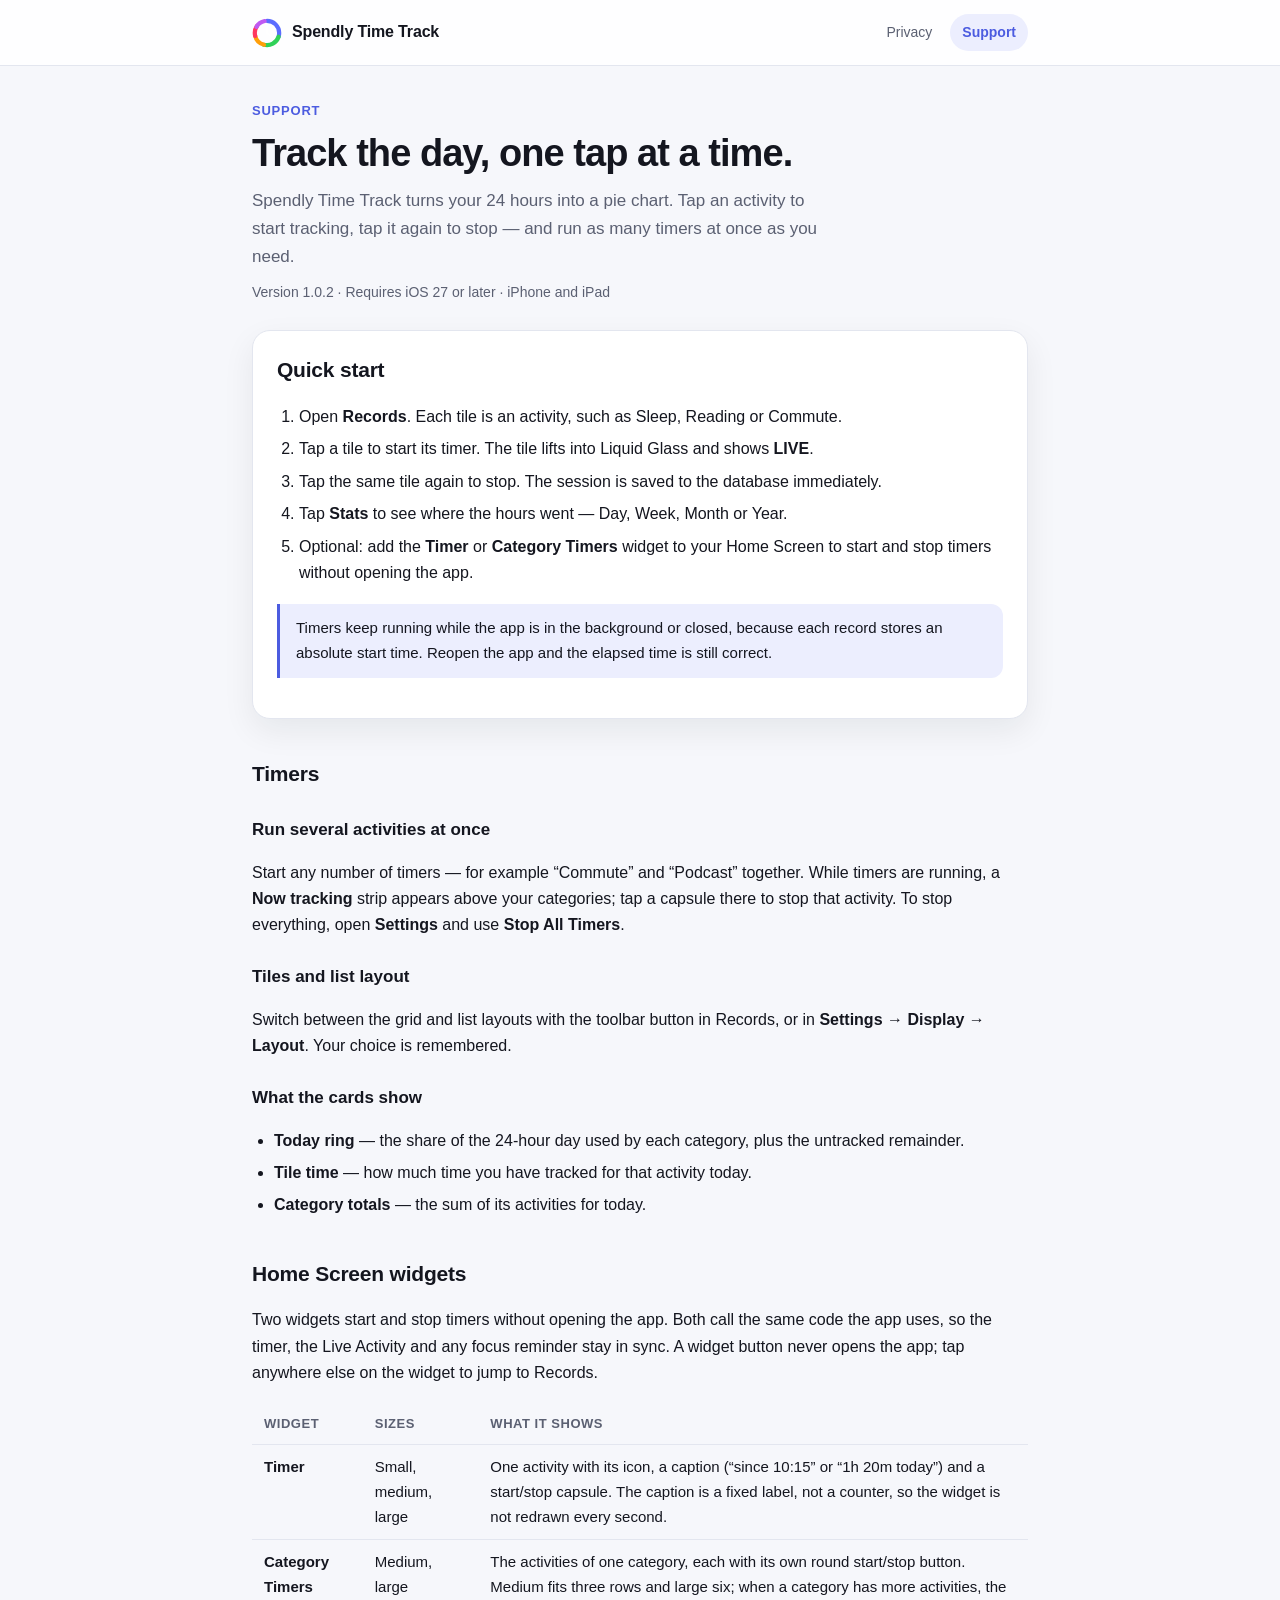
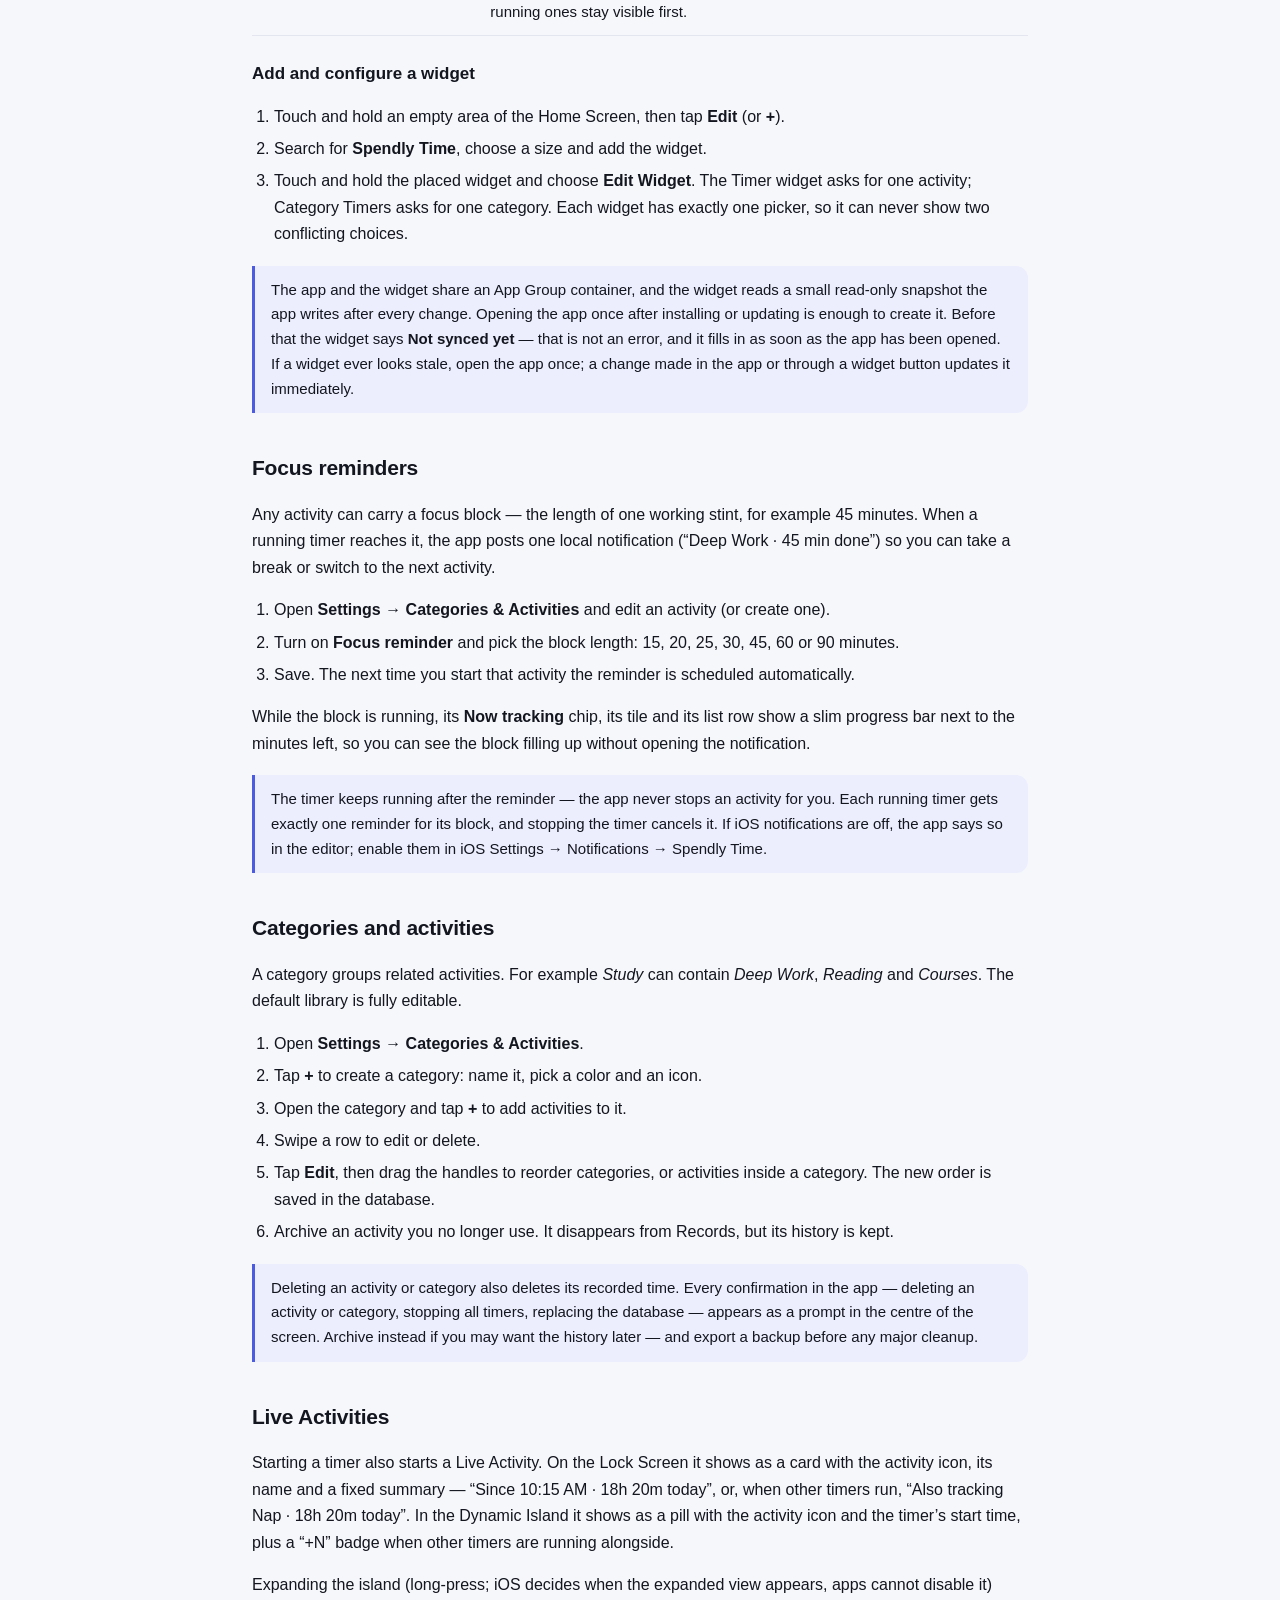
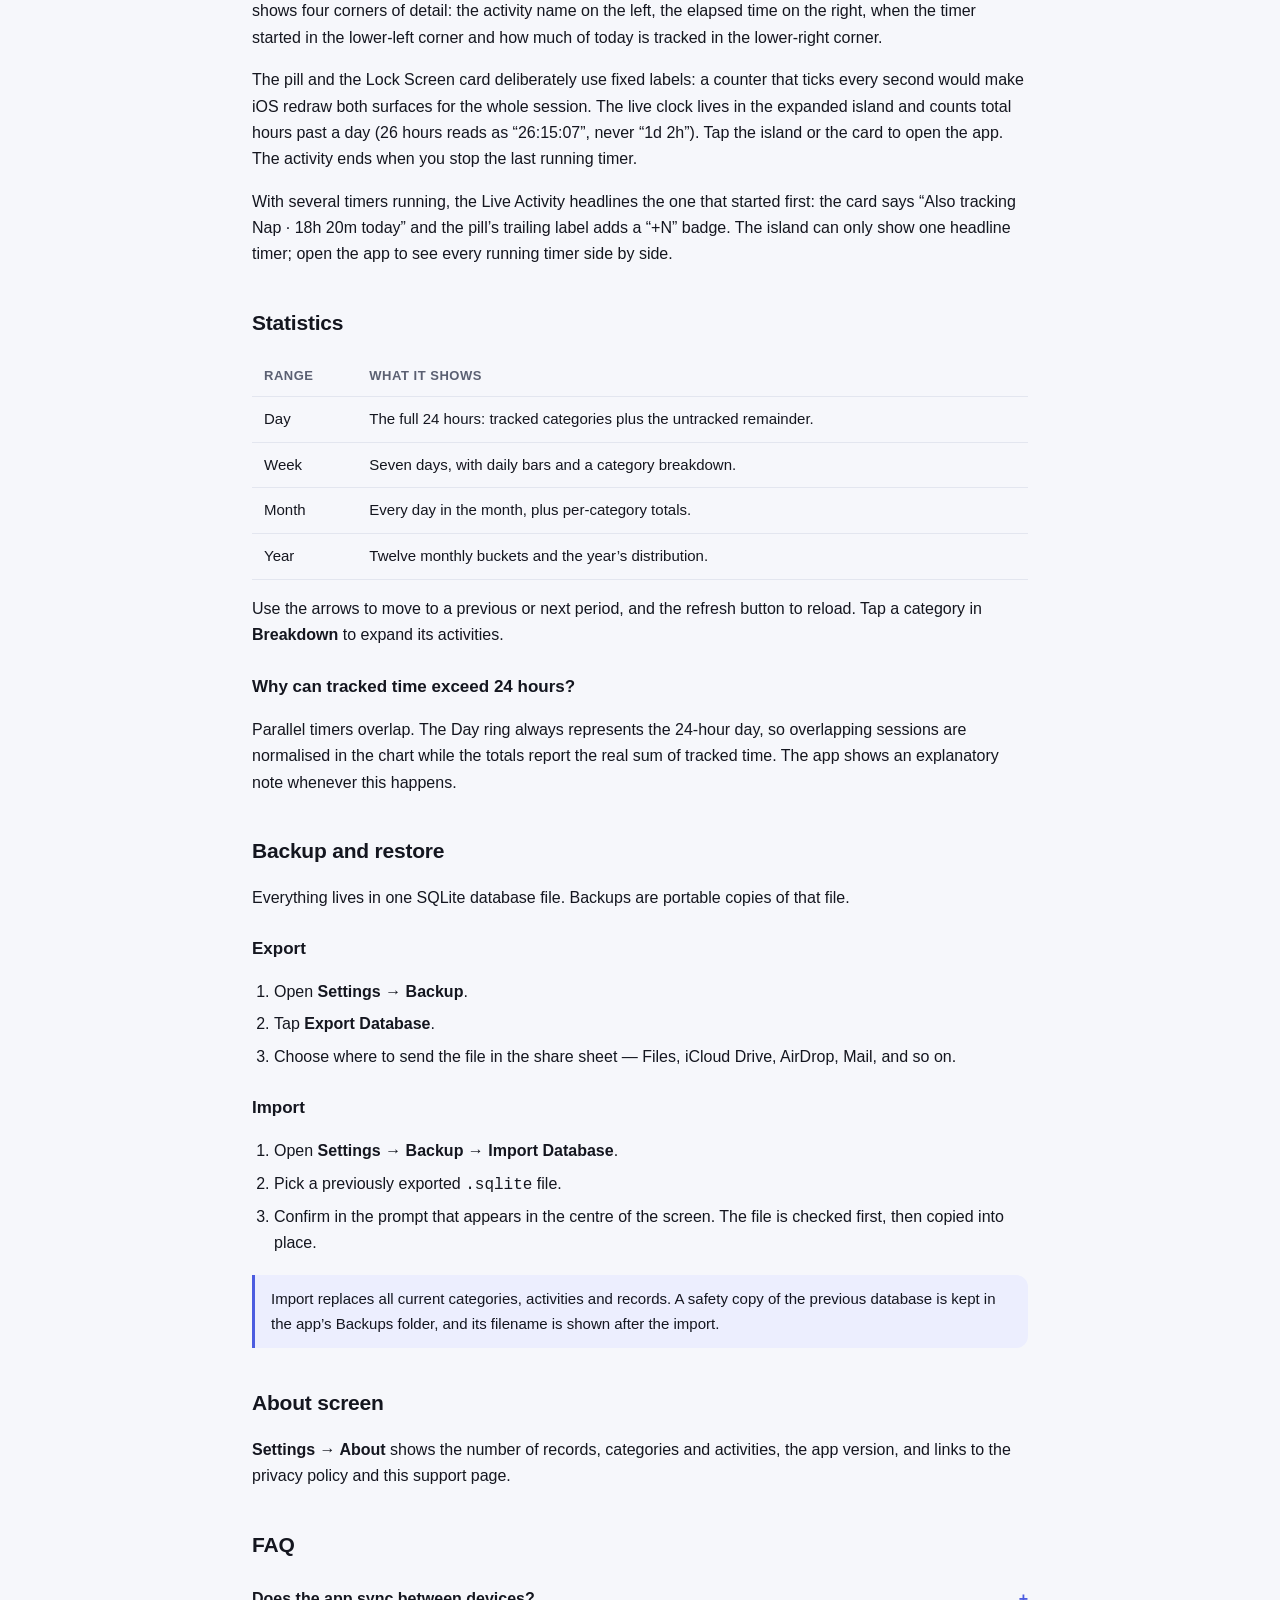
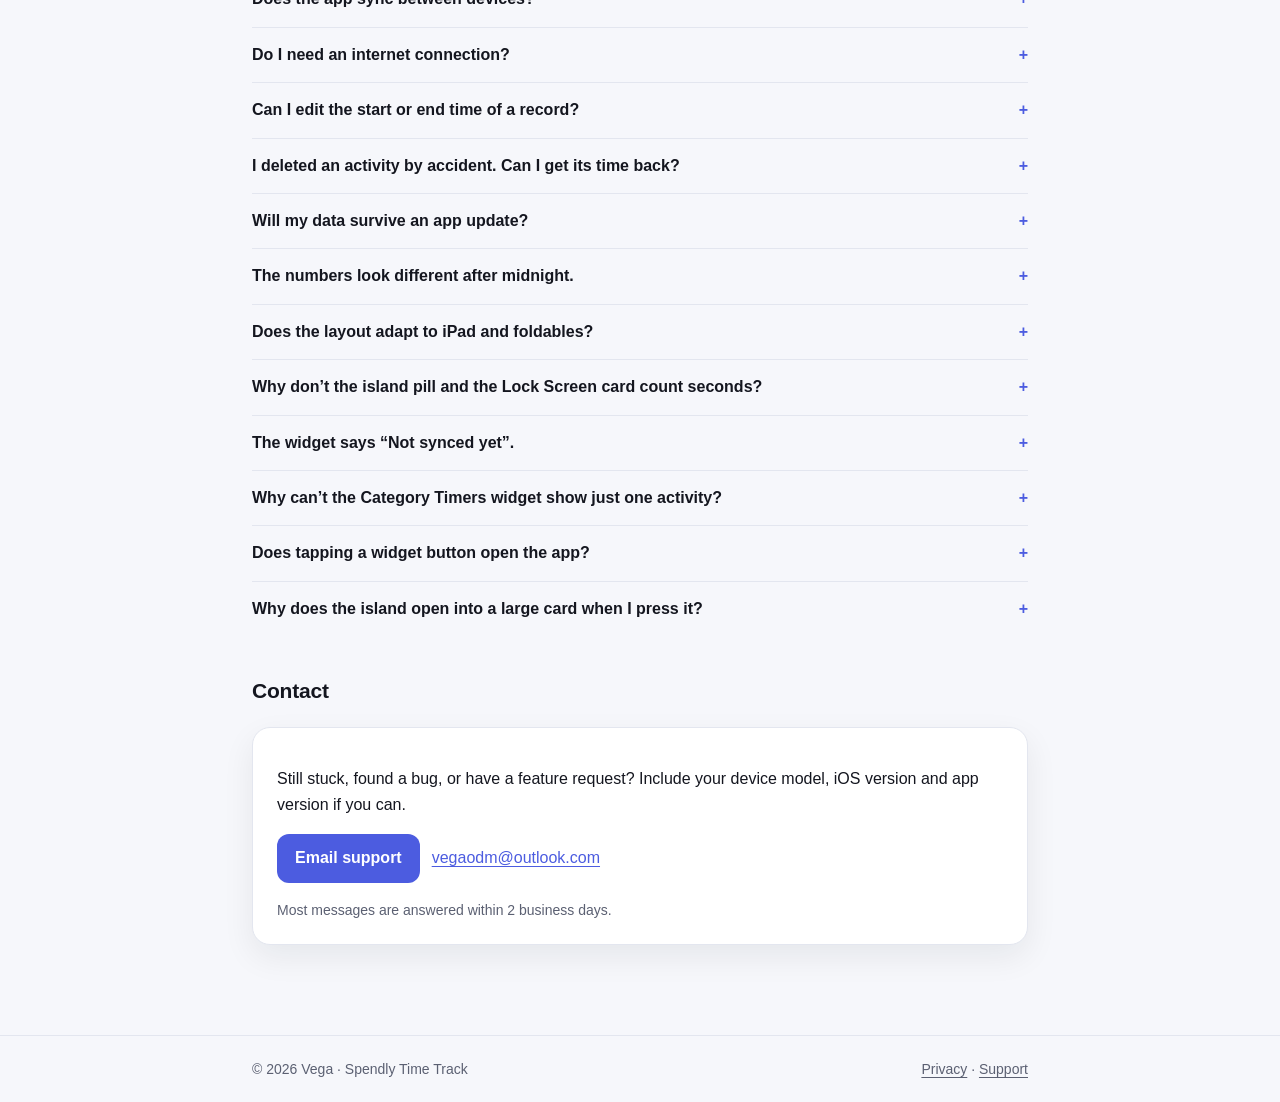
==== support.html @ 78573f53 "Add files via upload" ====
<!doctype html>
<html lang="en">
<head>
  <meta charset="utf-8">
  <meta name="viewport" content="width=device-width, initial-scale=1">
  <title>Support — Spendly Time Track</title>
  <meta name="description" content="Help for Spendly Time Track: starting timers, Home Screen widgets, the Live Activity and Dynamic Island, reordering categories and activities, statistics, and database backup and restore.">
  <link rel="stylesheet" href="assets/style.css">
</head>
<body>
  <a class="skip-link" href="#main">Skip to content</a>

  <header class="site-header">
    <div class="inner">
      <a class="brand" href="index.html">
        <svg viewBox="0 0 64 64" role="img" aria-label="Spendly Time Track">
          <circle cx="32" cy="32" r="26" fill="none" stroke="#5B6CFF" stroke-width="9" stroke-linecap="round"
                  stroke-dasharray="49 164" transform="rotate(-90 32 32)"/>
          <circle cx="32" cy="32" r="26" fill="none" stroke="#30D158" stroke-width="9" stroke-linecap="round"
                  stroke-dasharray="39 174" transform="rotate(18 32 32)"/>
          <circle cx="32" cy="32" r="26" fill="none" stroke="#FF9F0A" stroke-width="9" stroke-linecap="round"
                  stroke-dasharray="29 184" transform="rotate(104 32 32)"/>
          <circle cx="32" cy="32" r="26" fill="none" stroke="#FF375F" stroke-width="9" stroke-linecap="round"
                  stroke-dasharray="22 191" transform="rotate(166 32 32)"/>
          <circle cx="32" cy="32" r="26" fill="none" stroke="#BF5AF2" stroke-width="9" stroke-linecap="round"
                  stroke-dasharray="22 191" transform="rotate(210 32 32)"/>
          <circle cx="32" cy="32" r="2.6" fill="#fff"/>
          <path d="M32 32V19" stroke="#fff" stroke-width="3" stroke-linecap="round"/>
          <path d="M32 32l8 6" stroke="#fff" stroke-width="3" stroke-linecap="round"/>
        </svg>
        Spendly Time Track
      </a>
      <nav class="site-nav" aria-label="Site">
        <a href="index.html">Privacy</a>
        <a href="support.html" aria-current="page">Support</a>
      </nav>
    </div>
  </header>

  <main id="main">
    <div class="hero">
      <p class="eyebrow">Support</p>
      <h1>Track the day, one tap at a time.</h1>
      <p class="lede">
        Spendly Time Track turns your 24 hours into a pie chart. Tap an activity to start
        tracking, tap it again to stop — and run as many timers at once as you need.
      </p>
      <p class="meta">Version 1.0.2 · Requires iOS 27 or later · iPhone and iPad</p>
    </div>

    <div class="card">
      <h2>Quick start</h2>
      <ol>
        <li>Open <strong>Records</strong>. Each tile is an activity, such as Sleep, Reading or Commute.</li>
        <li>Tap a tile to start its timer. The tile lifts into Liquid Glass and shows <strong>LIVE</strong>.</li>
        <li>Tap the same tile again to stop. The session is saved to the database immediately.</li>
        <li>Tap <strong>Stats</strong> to see where the hours went — Day, Week, Month or Year.</li>
        <li>Optional: add the <strong>Timer</strong> or <strong>Category Timers</strong> widget to your Home Screen to start and stop timers without opening the app.</li>
      </ol>
      <p class="note">
        Timers keep running while the app is in the background or closed, because each record stores
        an absolute start time. Reopen the app and the elapsed time is still correct.
      </p>
    </div>

    <h2>Timers</h2>
    <h3>Run several activities at once</h3>
    <p>
      Start any number of timers — for example “Commute” and “Podcast” together. While timers are
      running, a <strong>Now tracking</strong> strip appears above your categories; tap a capsule
      there to stop that activity. To stop everything, open <strong>Settings</strong> and use
      <strong>Stop All Timers</strong>.
    </p>
    <h3>Tiles and list layout</h3>
    <p>
      Switch between the grid and list layouts with the toolbar button in Records, or in
      <strong>Settings → Display → Layout</strong>. Your choice is remembered.
    </p>
    <h3>What the cards show</h3>
    <ul>
      <li><strong>Today ring</strong> — the share of the 24-hour day used by each category, plus the untracked remainder.</li>
      <li><strong>Tile time</strong> — how much time you have tracked for that activity today.</li>
      <li><strong>Category totals</strong> — the sum of its activities for today.</li>
    </ul>

    <h2>Home Screen widgets</h2>
    <p>
      Two widgets start and stop timers without opening the app. Both call the same code the app
      uses, so the timer, the Live Activity and any focus reminder stay in sync. A widget button
      never opens the app; tap anywhere else on the widget to jump to Records.
    </p>
    <table>
      <thead>
        <tr><th>Widget</th><th>Sizes</th><th>What it shows</th></tr>
      </thead>
      <tbody>
        <tr>
          <td><strong>Timer</strong></td>
          <td>Small, medium, large</td>
          <td>One activity with its icon, a caption (“since 10:15” or “1h 20m today”) and a
          start/stop capsule. The caption is a fixed label, not a counter, so the widget is not
          redrawn every second.</td>
        </tr>
        <tr>
          <td><strong>Category Timers</strong></td>
          <td>Medium, large</td>
          <td>The activities of one category, each with its own round start/stop button. Medium fits
          three rows and large six; when a category has more activities, the running ones stay
          visible first.</td>
        </tr>
      </tbody>
    </table>
    <h3>Add and configure a widget</h3>
    <ol>
      <li>Touch and hold an empty area of the Home Screen, then tap <strong>Edit</strong> (or <strong>+</strong>).</li>
      <li>Search for <strong>Spendly Time</strong>, choose a size and add the widget.</li>
      <li>Touch and hold the placed widget and choose <strong>Edit Widget</strong>. The Timer widget asks
      for one activity; Category Timers asks for one category. Each widget has exactly one picker,
      so it can never show two conflicting choices.</li>
    </ol>
    <p class="note">
      The app and the widget share an App Group container, and the widget reads a small read-only
      snapshot the app writes after every change. Opening the app once after installing or updating
      is enough to create it. Before that the widget says <strong>Not synced yet</strong> — that is
      not an error, and it fills in as soon as the app has been opened. If a widget ever looks
      stale, open the app once; a change made in the app or through a widget button updates it
      immediately.
    </p>

    <h2>Focus reminders</h2>
    <p>
      Any activity can carry a focus block — the length of one working stint, for example 45 minutes.
      When a running timer reaches it, the app posts one local notification (“Deep Work · 45 min
      done”) so you can take a break or switch to the next activity.
    </p>
    <ol>
      <li>Open <strong>Settings → Categories &amp; Activities</strong> and edit an activity (or create one).</li>
      <li>Turn on <strong>Focus reminder</strong> and pick the block length: 15, 20, 25, 30, 45, 60 or 90 minutes.</li>
      <li>Save. The next time you start that activity the reminder is scheduled automatically.</li>
    </ol>
    <p>
      While the block is running, its <strong>Now tracking</strong> chip, its tile and its list row
      show a slim progress bar next to the minutes left, so you can see the block filling up without
      opening the notification.
    </p>
    <p class="note">
      The timer keeps running after the reminder — the app never stops an activity for you. Each
      running timer gets exactly one reminder for its block, and stopping the timer cancels it.
      If iOS notifications are off, the app says so in the editor; enable them in
      iOS Settings → Notifications → Spendly Time.
    </p>

    <h2>Categories and activities</h2>
    <p>
      A category groups related activities. For example <em>Study</em> can contain
      <em>Deep Work</em>, <em>Reading</em> and <em>Courses</em>. The default library is fully editable.
    </p>
    <ol>
      <li>Open <strong>Settings → Categories &amp; Activities</strong>.</li>
      <li>Tap <strong>+</strong> to create a category: name it, pick a color and an icon.</li>
      <li>Open the category and tap <strong>+</strong> to add activities to it.</li>
      <li>Swipe a row to edit or delete.</li>
      <li>Tap <strong>Edit</strong>, then drag the handles to reorder categories, or activities inside a category. The new order is saved in the database.</li>
      <li>Archive an activity you no longer use. It disappears from Records, but its history is kept.</li>
    </ol>
    <p class="note">
      Deleting an activity or category also deletes its recorded time. Every confirmation in the app
      — deleting an activity or category, stopping all timers, replacing the database — appears as a
      prompt in the centre of the screen.
      Archive instead if you may want the history later — and export a backup before any major
      cleanup.
    </p>

    <h2>Live Activities</h2>
    <p>
      Starting a timer also starts a Live Activity. On the Lock Screen it shows as a card with the
      activity icon, its name and a fixed summary — “Since 10:15 AM · 18h 20m today”, or, when
      other timers run, “Also tracking Nap · 18h 20m today”. In the Dynamic Island it shows as a
      pill with the activity icon and the timer’s start time, plus a “+N” badge when other timers
      are running alongside.
    </p>
    <p>
      Expanding the island (long-press; iOS decides when the expanded view appears, apps cannot
      disable it) shows four corners of detail: the activity name on the left, the elapsed time on
      the right, when the timer started in the lower-left corner and how much of today is tracked in
      the lower-right corner.
    </p>
    <p>
      The pill and the Lock Screen card deliberately use fixed labels: a counter that ticks every
      second would make iOS redraw both surfaces for the whole session. The live clock lives in the
      expanded island and counts total hours past a day (26 hours reads as “26:15:07”, never
      “1d 2h”). Tap the island or the card to open the app. The activity ends when you stop the last
      running timer.
    </p>
    <p>
      With several timers running, the Live Activity headlines the one that started first: the card
      says “Also tracking Nap · 18h 20m today” and the pill’s trailing label adds a “+N” badge. The
      island can only show one headline timer; open the app to see every running timer side by side.
    </p>

    <h2>Statistics</h2>
    <table>
      <thead>
        <tr><th>Range</th><th>What it shows</th></tr>
      </thead>
      <tbody>
        <tr><td>Day</td><td>The full 24 hours: tracked categories plus the untracked remainder.</td></tr>
        <tr><td>Week</td><td>Seven days, with daily bars and a category breakdown.</td></tr>
        <tr><td>Month</td><td>Every day in the month, plus per-category totals.</td></tr>
        <tr><td>Year</td><td>Twelve monthly buckets and the year’s distribution.</td></tr>
      </tbody>
    </table>
    <p>
      Use the arrows to move to a previous or next period, and the refresh button to reload.
      Tap a category in <strong>Breakdown</strong> to expand its activities.
    </p>
    <h3>Why can tracked time exceed 24 hours?</h3>
    <p>
      Parallel timers overlap. The Day ring always represents the 24-hour day, so overlapping
      sessions are normalised in the chart while the totals report the real sum of tracked time.
      The app shows an explanatory note whenever this happens.
    </p>

    <h2>Backup and restore</h2>
    <p>
      Everything lives in one SQLite database file. Backups are portable copies of that file.
    </p>
    <h3>Export</h3>
    <ol>
      <li>Open <strong>Settings → Backup</strong>.</li>
      <li>Tap <strong>Export Database</strong>.</li>
      <li>Choose where to send the file in the share sheet — Files, iCloud Drive, AirDrop, Mail, and so on.</li>
    </ol>
    <h3>Import</h3>
    <ol>
      <li>Open <strong>Settings → Backup → Import Database</strong>.</li>
      <li>Pick a previously exported <code>.sqlite</code> file.</li>
      <li>Confirm in the prompt that appears in the centre of the screen. The file is checked first, then copied into place.</li>
    </ol>
    <p class="note">
      Import replaces all current categories, activities and records. A safety copy of the previous
      database is kept in the app’s Backups folder, and its filename is shown after the import.
    </p>

    <h2>About screen</h2>
    <p>
      <strong>Settings → About</strong> shows the number of records, categories and activities,
      the app version, and links to the privacy policy and this support page.
    </p>

    <h2>FAQ</h2>
    <div class="faq">
      <details>
        <summary>Does the app sync between devices?</summary>
        <p>Not in version 1.0.2. Data is local to each device. Export the database on one device and import it on another to move your history.</p>
      </details>
      <details>
        <summary>Do I need an internet connection?</summary>
        <p>No. Tracking, statistics and backups work entirely offline. Only the Privacy and Support links need a browser.</p>
      </details>
      <details>
        <summary>Can I edit the start or end time of a record?</summary>
        <p>Not yet. Tap the tile to stop a timer and start again if you need a new segment.</p>
      </details>
      <details>
        <summary>I deleted an activity by accident. Can I get its time back?</summary>
        <p>Only from a backup. If you exported one before deleting, import it in Settings → Backup. This is why the app keeps a safety copy when you import.</p>
      </details>
      <details>
        <summary>Will my data survive an app update?</summary>
        <p>Yes. Updating keeps the app’s data container. Version 1.0.2 moves an existing database into the shared App Group container on first launch; the originals are removed only after every file has been copied, so an interrupted move leaves your data where it was. Deleting the app removes it, so export a backup first if you plan to reinstall.</p>
      </details>
      <details>
        <summary>The numbers look different after midnight.</summary>
        <p>Records and the Day range describe the current calendar day. Sessions that cross midnight are split at midnight for day-level statistics.</p>
      </details>
      <details>
        <summary>Does the layout adapt to iPad and foldables?</summary>
        <p>Yes. The interface uses size classes and system bars, so it adapts to iPad multitasking, landscape, and iPhone Duo poses, including the side-mounted controls.</p>
      </details>
      <details>
        <summary>Why don’t the island pill and the Lock Screen card count seconds?</summary>
        <p>They show fixed labels — the timer’s start time on the pill, “Since 10:15 AM · 18h 20m today” on the card — because a counter that ticks every second would make iOS redraw both surfaces for the whole session. The expanded island is the one place with a live clock, since it only exists while you hold it open; durations over 24 hours keep counting total hours (26:15:07, never “1d 2h”). The app’s Now tracking strip still shows each running timer to the second.</p>
      </details>
      <details>
        <summary>The widget says “Not synced yet”.</summary>
        <p>Open Spendly Time once. The widget reads a snapshot the app writes on every change, and the first launch after installing or updating also moves an existing database into the shared container. Until that has happened the widget has nothing to draw.</p>
      </details>
      <details>
        <summary>Why can’t the Category Timers widget show just one activity?</summary>
        <p>Because iOS cannot hide a widget parameter conditionally, a single widget with both an activity and a category picker could show contradictory choices. The widgets are split instead: Timer for one activity, Category Timers for a whole category.</p>
      </details>
      <details>
        <summary>Does tapping a widget button open the app?</summary>
        <p>No. The start/stop button runs the same action in the background, so your Home Screen stays put. Tap the rest of the widget to open Records.</p>
      </details>
      <details>
        <summary>Why does the island open into a large card when I press it?</summary>
        <p>That expanded view is drawn by iOS, not by the app, and Apple gives apps no way to turn it off. It appears on a long press or when the system decides to show an update. Swipe up anywhere on the screen to collapse it again.</p>
      </details>
    </div>

    <h2>Contact</h2>
    <div class="card">
      <p>
        Still stuck, found a bug, or have a feature request? Include your device model, iOS version
        and app version if you can.
      </p>
      <p class="contact">
        <a class="button" href="mailto:vegaodm@outlook.com?subject=Spendly%20Time%20Track%20Support">Email support</a>
        <span><a href="mailto:vegaodm@outlook.com">vegaodm@outlook.com</a></span>
      </p>
      <p class="meta">Most messages are answered within 2 business days.</p>
    </div>
  </main>

  <footer>
    <div class="inner">
      <span>© 2026 Vega · Spendly Time Track</span>
      <span><a href="index.html">Privacy</a> · <a href="support.html">Support</a></span>
    </div>
  </footer>
</body>
</html>
---- assets/style.css ----
:root {
  --bg: #f6f7fb;
  --surface: #ffffff;
  --text: #14161f;
  --muted: #5b6072;
  --line: #e3e6ef;
  --accent: #4c5ce0;
  --accent-soft: #eceefe;
  --shadow: 0 12px 32px rgba(20, 22, 31, 0.07);
  --radius: 18px;
}

@media (prefers-color-scheme: dark) {
  :root {
    --bg: #0b0c11;
    --surface: #15171f;
    --text: #f2f3f8;
    --muted: #a3a8ba;
    --line: #262a36;
    --accent: #8f9bff;
    --accent-soft: #1c2033;
    --shadow: 0 12px 32px rgba(0, 0, 0, 0.45);
  }
}

* {
  box-sizing: border-box;
}

html {
  -webkit-text-size-adjust: 100%;
}

body {
  margin: 0;
  background: var(--bg);
  color: var(--text);
  font: 16px/1.65 -apple-system, BlinkMacSystemFont, "Segoe UI", Roboto, Helvetica, Arial, sans-serif;
}

a {
  color: var(--accent);
  text-underline-offset: 3px;
}

a:hover {
  text-decoration-thickness: 2px;
}

.skip-link {
  position: absolute;
  left: -9999px;
  top: 0;
  background: var(--surface);
  padding: 10px 16px;
  border-radius: 0 0 12px 0;
  z-index: 10;
}

.skip-link:focus {
  left: 0;
}

.site-header {
  border-bottom: 1px solid var(--line);
  background: color-mix(in srgb, var(--surface) 86%, transparent);
  backdrop-filter: saturate(180%) blur(14px);
  position: sticky;
  top: 0;
  z-index: 5;
}

.site-header .inner {
  max-width: 820px;
  margin: 0 auto;
  padding: 14px 22px;
  display: flex;
  align-items: center;
  gap: 12px;
  flex-wrap: wrap;
}

.brand {
  display: flex;
  align-items: center;
  gap: 10px;
  font-weight: 650;
  letter-spacing: -0.01em;
  color: var(--text);
  text-decoration: none;
  margin-right: auto;
}

.brand svg {
  width: 30px;
  height: 30px;
  flex: none;
}

.site-nav {
  display: flex;
  gap: 6px;
  font-size: 14px;
}

.site-nav a {
  text-decoration: none;
  color: var(--muted);
  padding: 7px 12px;
  border-radius: 999px;
}

.site-nav a:hover {
  background: var(--accent-soft);
  color: var(--text);
}

.site-nav a[aria-current="page"] {
  background: var(--accent-soft);
  color: var(--accent);
  font-weight: 600;
}

main {
  max-width: 820px;
  margin: 0 auto;
  padding: 34px 22px 72px;
}

.hero {
  margin-bottom: 26px;
}

.eyebrow {
  font-size: 13px;
  font-weight: 600;
  letter-spacing: 0.06em;
  text-transform: uppercase;
  color: var(--accent);
  margin: 0 0 10px;
}

h1 {
  font-size: clamp(28px, 5vw, 38px);
  line-height: 1.15;
  letter-spacing: -0.025em;
  margin: 0 0 12px;
}

h2 {
  font-size: 21px;
  letter-spacing: -0.01em;
  margin: 38px 0 10px;
}

h3 {
  font-size: 17px;
  margin: 24px 0 8px;
}

p,
li {
  color: var(--text);
}

.lede {
  font-size: 17px;
  color: var(--muted);
  max-width: 62ch;
  margin: 0;
}

.meta {
  font-size: 14px;
  color: var(--muted);
  margin: 10px 0 0;
}

.card {
  background: var(--surface);
  border: 1px solid var(--line);
  border-radius: var(--radius);
  padding: 22px 24px;
  box-shadow: var(--shadow);
  margin: 18px 0;
}

.card h2,
.card h3 {
  margin-top: 0;
}

.grid {
  display: grid;
  grid-template-columns: repeat(auto-fit, minmax(220px, 1fr));
  gap: 14px;
  margin: 18px 0;
}

.grid .card {
  margin: 0;
}

.pill {
  display: inline-block;
  font-size: 12px;
  font-weight: 600;
  color: var(--accent);
  background: var(--accent-soft);
  border-radius: 999px;
  padding: 3px 10px;
  margin-bottom: 10px;
}

ul,
ol {
  padding-left: 22px;
}

li + li {
  margin-top: 6px;
}

dl {
  margin: 0;
}

dt {
  font-weight: 650;
  margin-top: 16px;
}

dd {
  margin: 4px 0 0;
  color: var(--muted);
}

table {
  width: 100%;
  border-collapse: collapse;
  font-size: 15px;
  margin: 14px 0;
}

th,
td {
  text-align: left;
  padding: 10px 12px;
  border-bottom: 1px solid var(--line);
  vertical-align: top;
}

th {
  font-size: 13px;
  text-transform: uppercase;
  letter-spacing: 0.04em;
  color: var(--muted);
}

.note {
  border-left: 3px solid var(--accent);
  background: var(--accent-soft);
  border-radius: 0 12px 12px 0;
  padding: 12px 16px;
  margin: 18px 0;
  font-size: 15px;
}

.contact {
  display: flex;
  align-items: center;
  gap: 12px;
  flex-wrap: wrap;
}

.button {
  display: inline-flex;
  align-items: center;
  gap: 8px;
  background: var(--accent);
  color: #fff;
  text-decoration: none;
  font-weight: 600;
  padding: 11px 18px;
  border-radius: 12px;
}

.button:hover {
  filter: brightness(1.08);
}

.faq details {
  border-bottom: 1px solid var(--line);
  padding: 14px 0;
}

.faq details:last-child {
  border-bottom: 0;
}

.faq summary {
  cursor: pointer;
  font-weight: 600;
  list-style: none;
  display: flex;
  justify-content: space-between;
  gap: 12px;
}

.faq summary::-webkit-details-marker {
  display: none;
}

.faq summary::after {
  content: "+";
  color: var(--accent);
  font-weight: 700;
}

.faq details[open] summary::after {
  content: "−";
}

.faq p {
  margin: 10px 0 0;
  color: var(--muted);
}

footer {
  border-top: 1px solid var(--line);
  color: var(--muted);
  font-size: 14px;
}

footer .inner {
  max-width: 820px;
  margin: 0 auto;
  padding: 22px;
  display: flex;
  gap: 14px;
  flex-wrap: wrap;
  justify-content: space-between;
}

footer a {
  color: var(--muted);
}

@media (max-width: 520px) {
  main {
    padding-top: 26px;
  }

  .card {
    padding: 18px;
  }
}
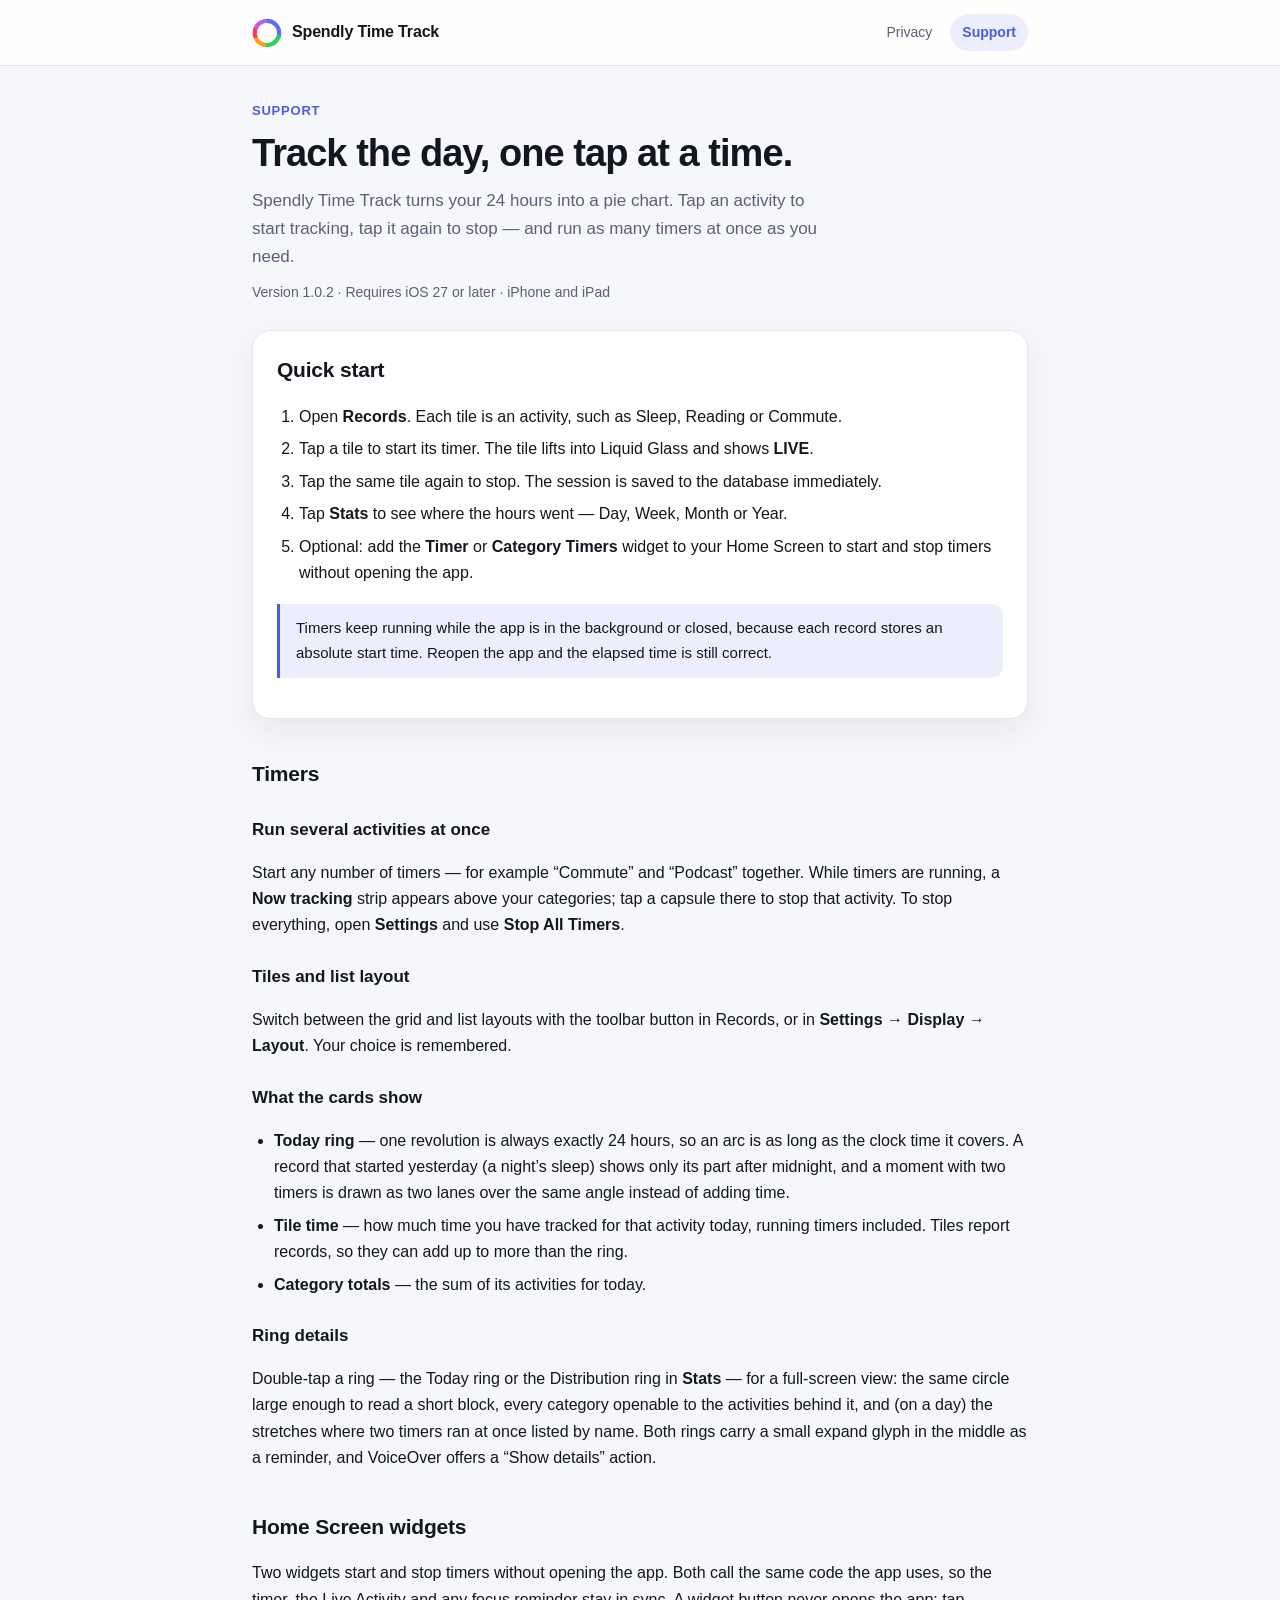
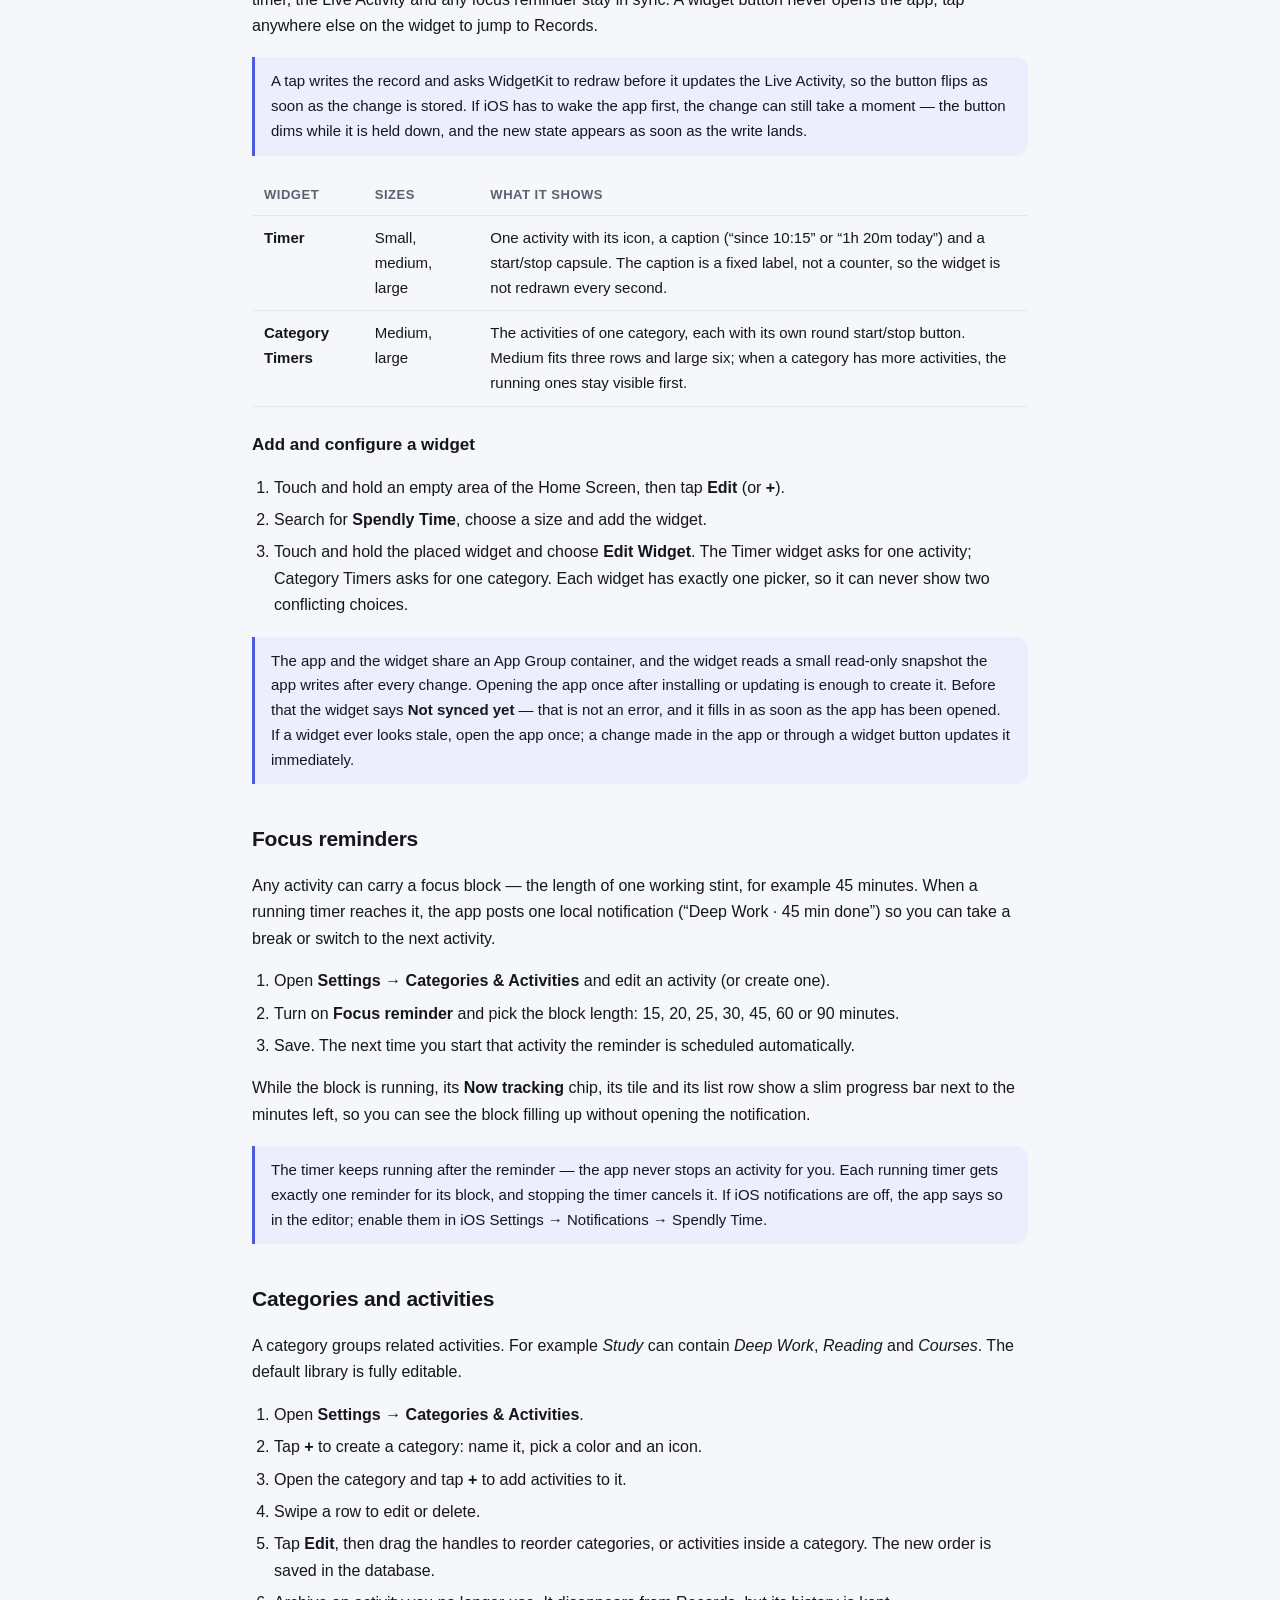
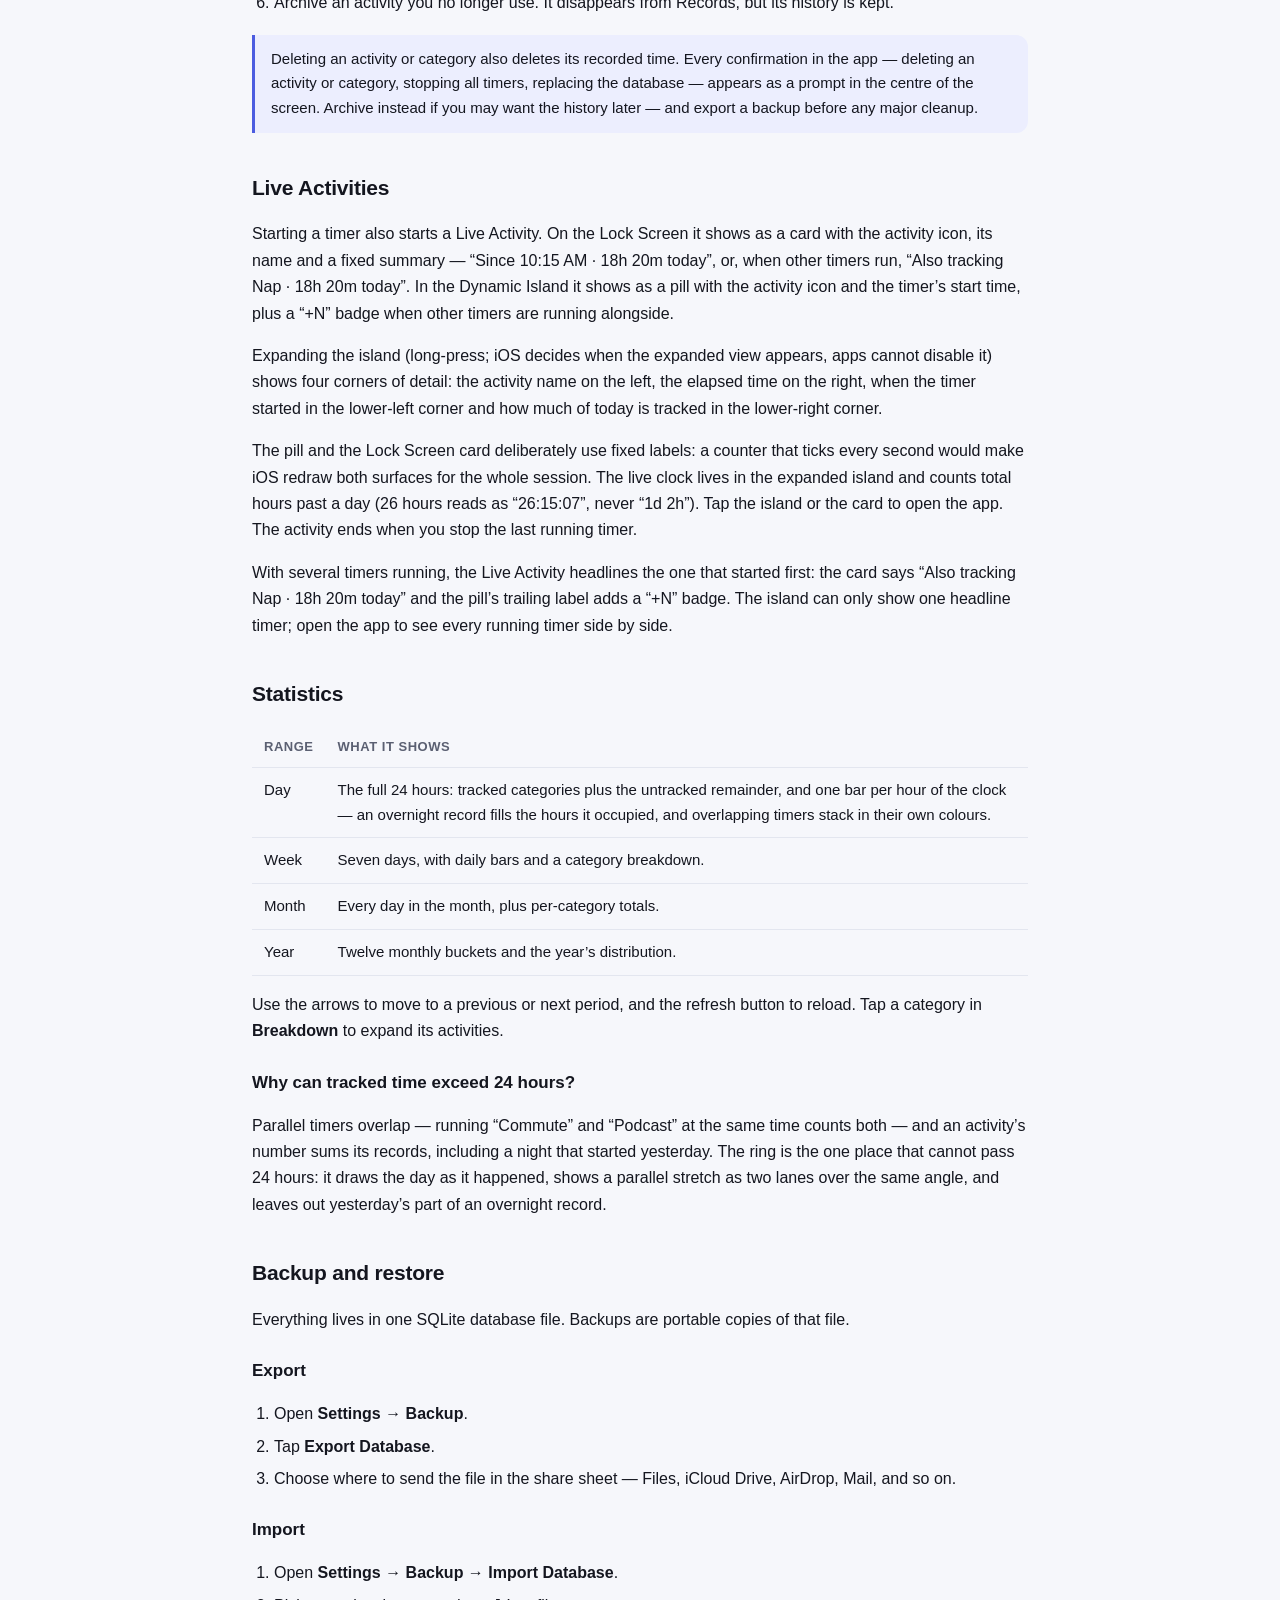
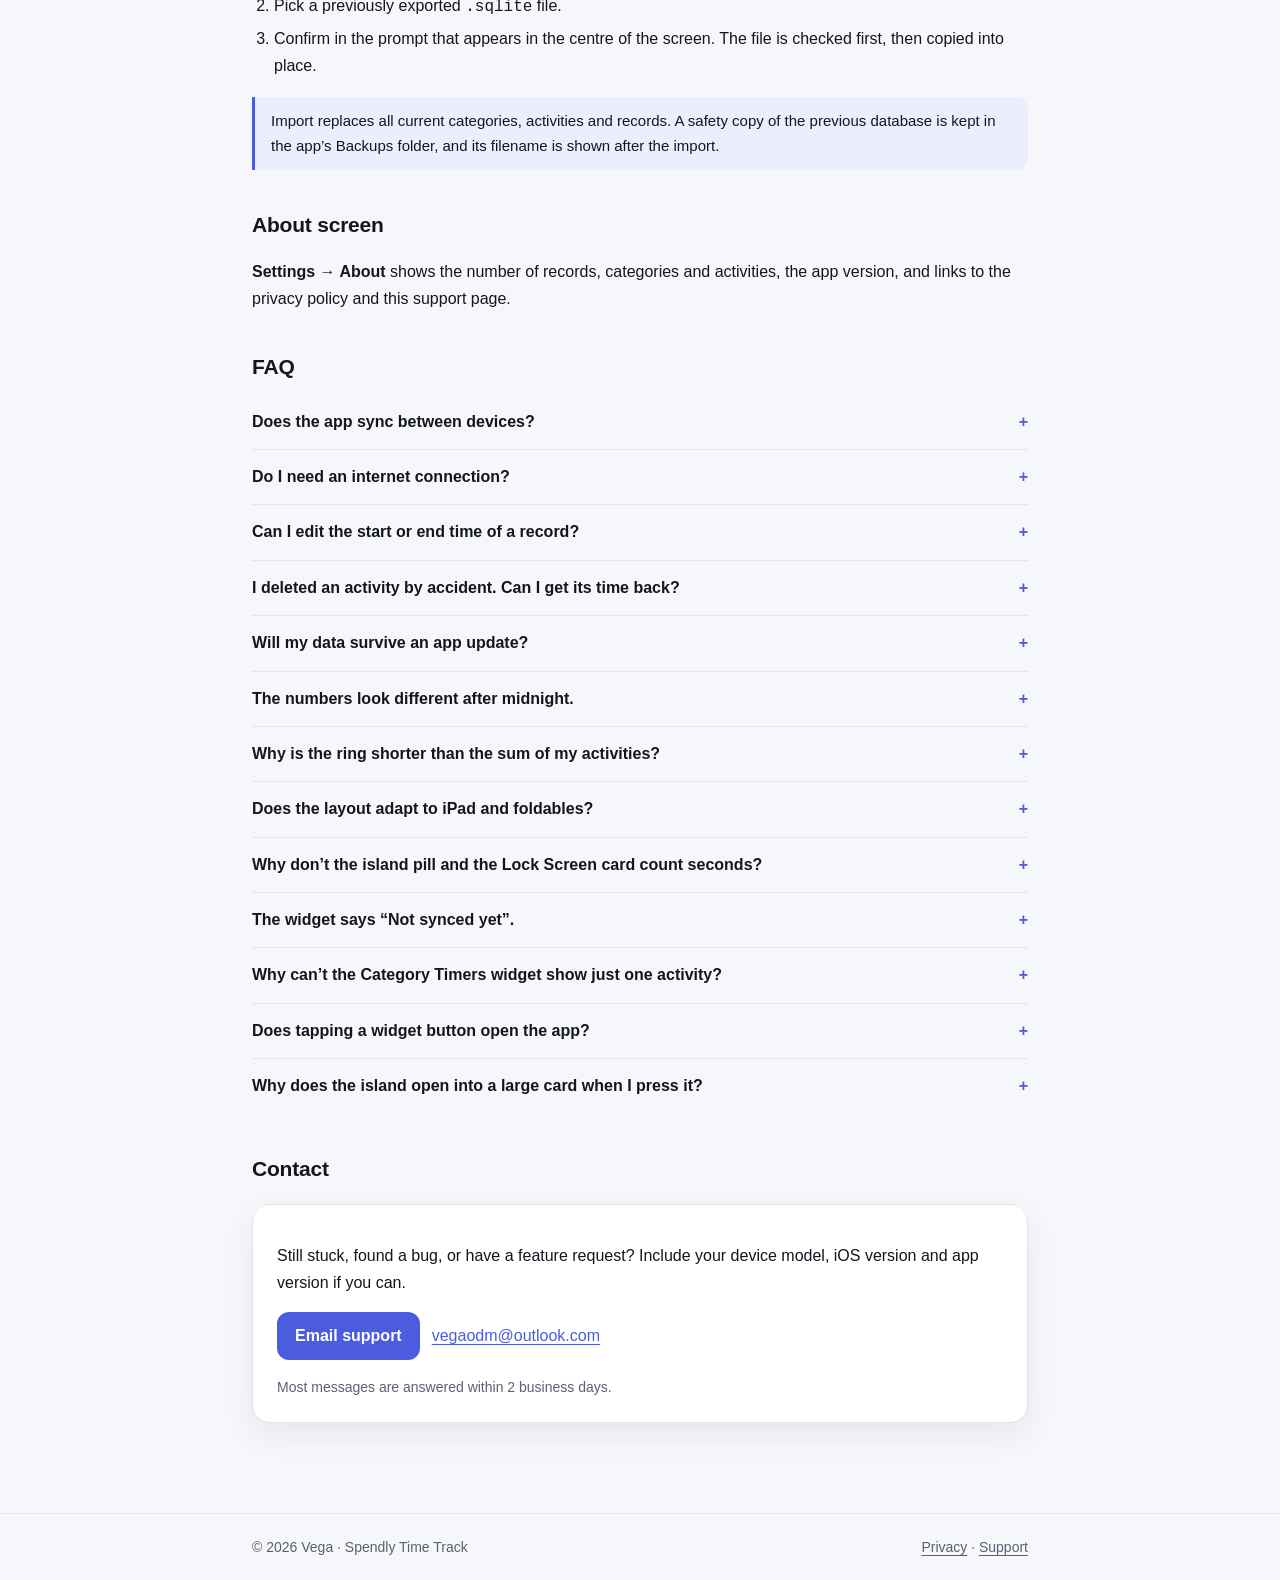
==== commit 5043d047: "Add files via upload" ====
--- a/support.html
+++ b/support.html
@@ -78,16 +78,30 @@
     </p>
     <h3>What the cards show</h3>
     <ul>
-      <li><strong>Today ring</strong> — the share of the 24-hour day used by each category, plus the untracked remainder.</li>
-      <li><strong>Tile time</strong> — how much time you have tracked for that activity today.</li>
+      <li><strong>Today ring</strong> — one revolution is always exactly 24 hours, so an arc is as long as the clock time it covers. A record that started yesterday (a night’s sleep) shows only its part after midnight, and a moment with two timers is drawn as two lanes over the same angle instead of adding time.</li>
+      <li><strong>Tile time</strong> — how much time you have tracked for that activity today, running timers included. Tiles report records, so they can add up to more than the ring.</li>
       <li><strong>Category totals</strong> — the sum of its activities for today.</li>
     </ul>
+    <h3>Ring details</h3>
+    <p>
+      Double-tap a ring — the Today ring or the Distribution ring in <strong>Stats</strong> — for a
+      full-screen view: the same circle large enough to read a short block, every category openable
+      to the activities behind it, and (on a day) the stretches where two timers ran at once listed
+      by name. Both rings carry a small expand glyph in the middle as a reminder, and VoiceOver
+      offers a “Show details” action.
+    </p>
 
     <h2>Home Screen widgets</h2>
     <p>
       Two widgets start and stop timers without opening the app. Both call the same code the app
       uses, so the timer, the Live Activity and any focus reminder stay in sync. A widget button
       never opens the app; tap anywhere else on the widget to jump to Records.
+    </p>
+    <p class="note">
+      A tap writes the record and asks WidgetKit to redraw before it updates the Live Activity, so the
+      button flips as soon as the change is stored. If iOS has to wake the app first, the change can
+      still take a moment — the button dims while it is held down, and the new state appears as soon
+      as the write lands.
     </p>
     <table>
       <thead>
@@ -204,7 +218,7 @@
         <tr><th>Range</th><th>What it shows</th></tr>
       </thead>
       <tbody>
-        <tr><td>Day</td><td>The full 24 hours: tracked categories plus the untracked remainder.</td></tr>
+        <tr><td>Day</td><td>The full 24 hours: tracked categories plus the untracked remainder, and one bar per hour of the clock — an overnight record fills the hours it occupied, and overlapping timers stack in their own colours.</td></tr>
         <tr><td>Week</td><td>Seven days, with daily bars and a category breakdown.</td></tr>
         <tr><td>Month</td><td>Every day in the month, plus per-category totals.</td></tr>
         <tr><td>Year</td><td>Twelve monthly buckets and the year’s distribution.</td></tr>
@@ -216,9 +230,10 @@
     </p>
     <h3>Why can tracked time exceed 24 hours?</h3>
     <p>
-      Parallel timers overlap. The Day ring always represents the 24-hour day, so overlapping
-      sessions are normalised in the chart while the totals report the real sum of tracked time.
-      The app shows an explanatory note whenever this happens.
+      Parallel timers overlap — running “Commute” and “Podcast” at the same time counts both — and an
+      activity’s number sums its records, including a night that started yesterday. The ring is the
+      one place that cannot pass 24 hours: it draws the day as it happened, shows a parallel stretch
+      as two lanes over the same angle, and leaves out yesterday’s part of an overnight record.
     </p>
 
     <h2>Backup and restore</h2>
@@ -272,7 +287,11 @@
       </details>
       <details>
         <summary>The numbers look different after midnight.</summary>
-        <p>Records and the Day range describe the current calendar day. Sessions that cross midnight are split at midnight for day-level statistics.</p>
+        <p>A record belongs to the day it ended on. A sleep from 23:12 to 06:30 is one record and one number: 7h 18m on the day you woke up, not 48 minutes on one day and 6h 30m on the next. The ring is the other way round — it is the clock, so it shows only that night’s 00:00–06:30. The Today card says how much of the day’s records happened before midnight.</p>
+      </details>
+      <details>
+        <summary>Why is the ring shorter than the sum of my activities?</summary>
+        <p>Because the ring is the clock. A night that started at 23:12 contributes only its part after midnight, and a minute with two timers is one angle split into two lanes rather than two arcs. The pills, tiles and breakdown report records, so they can be larger. Open the ring’s full-screen view to see which activities a block is made of.</p>
       </details>
       <details>
         <summary>Does the layout adapt to iPad and foldables?</summary>
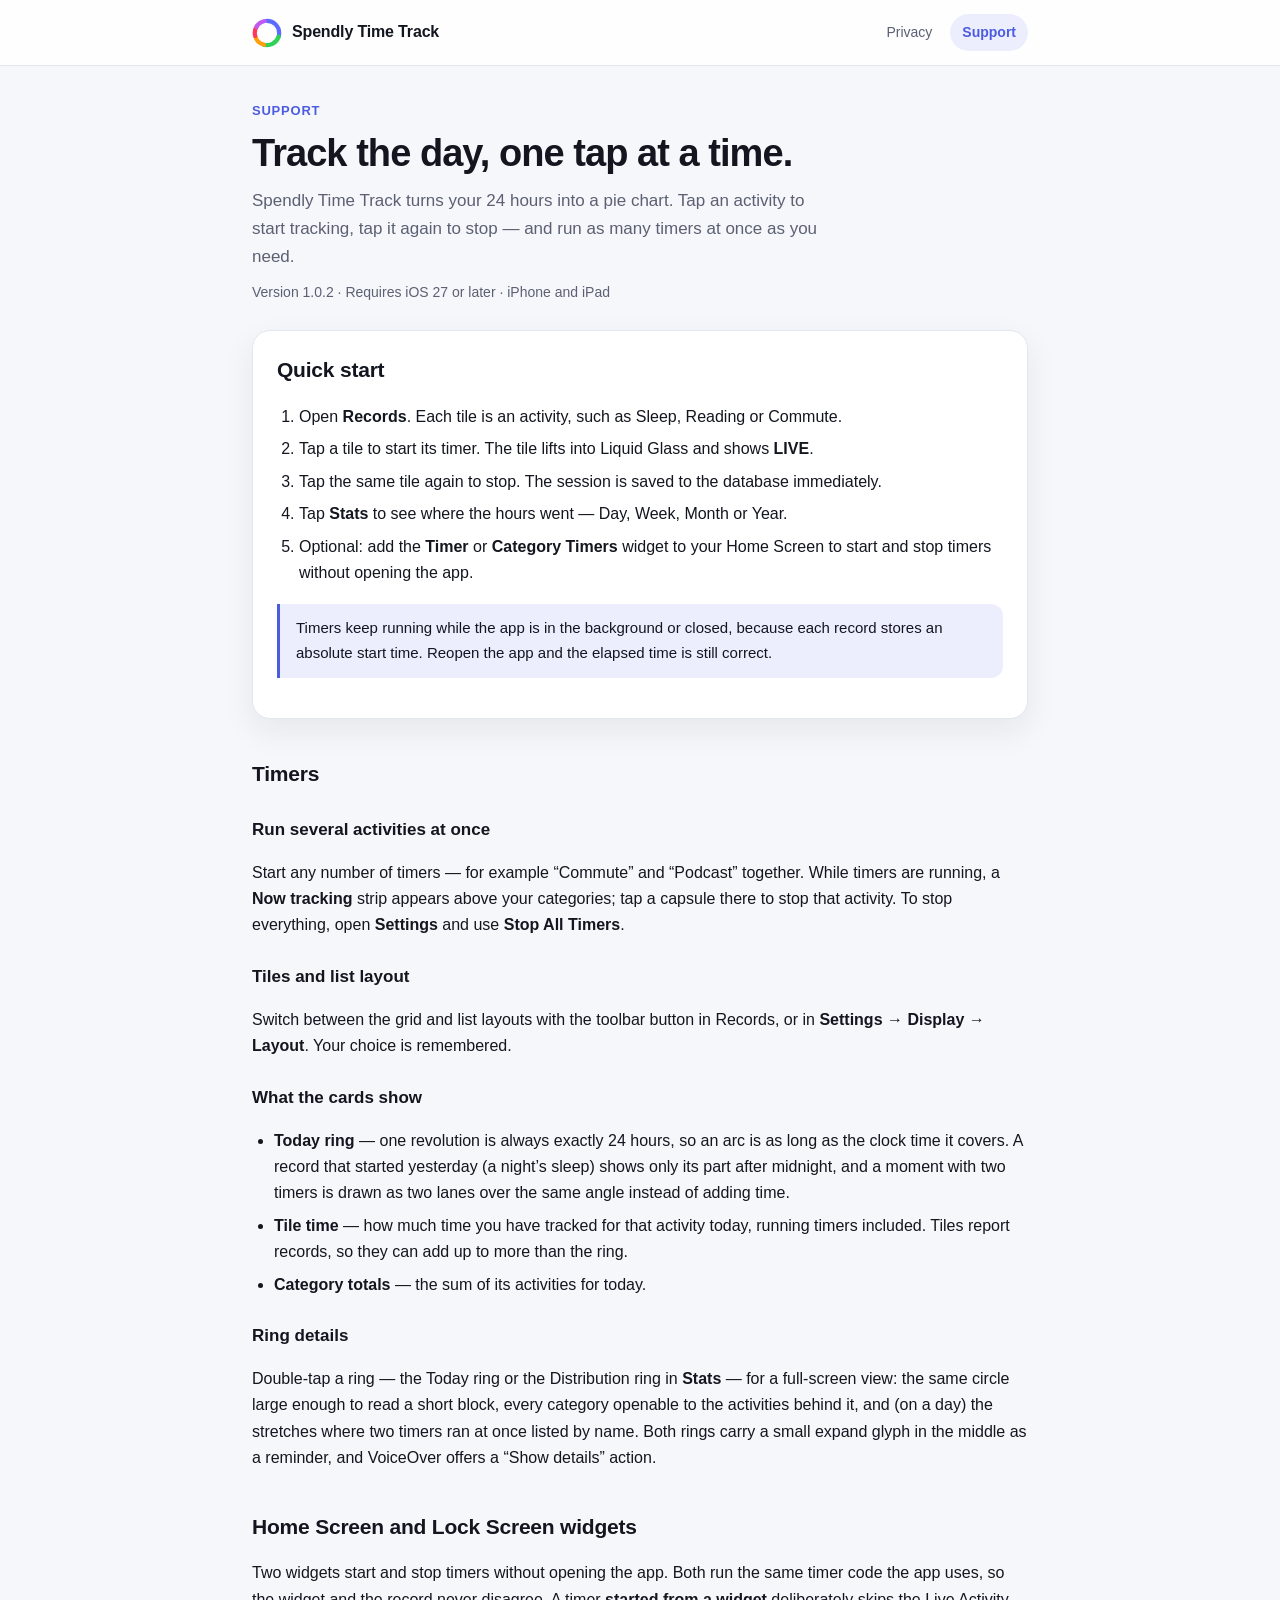
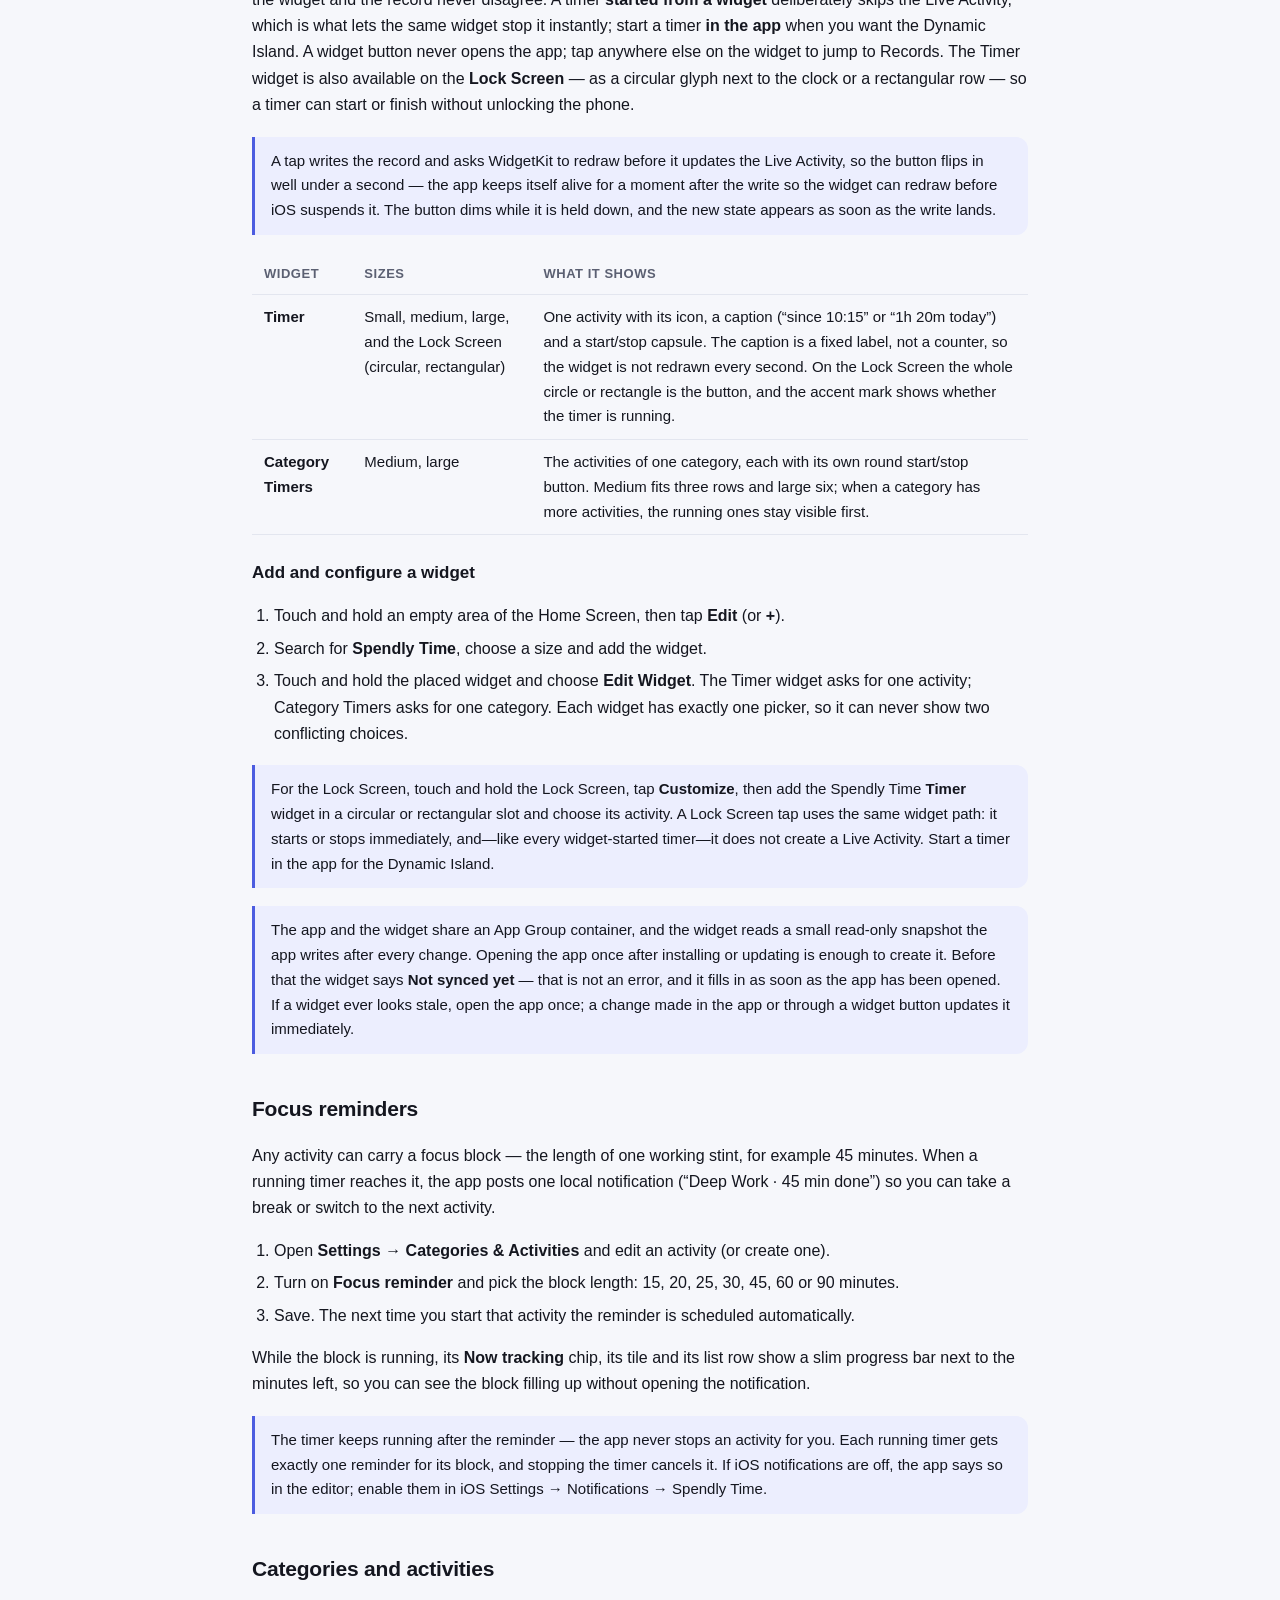
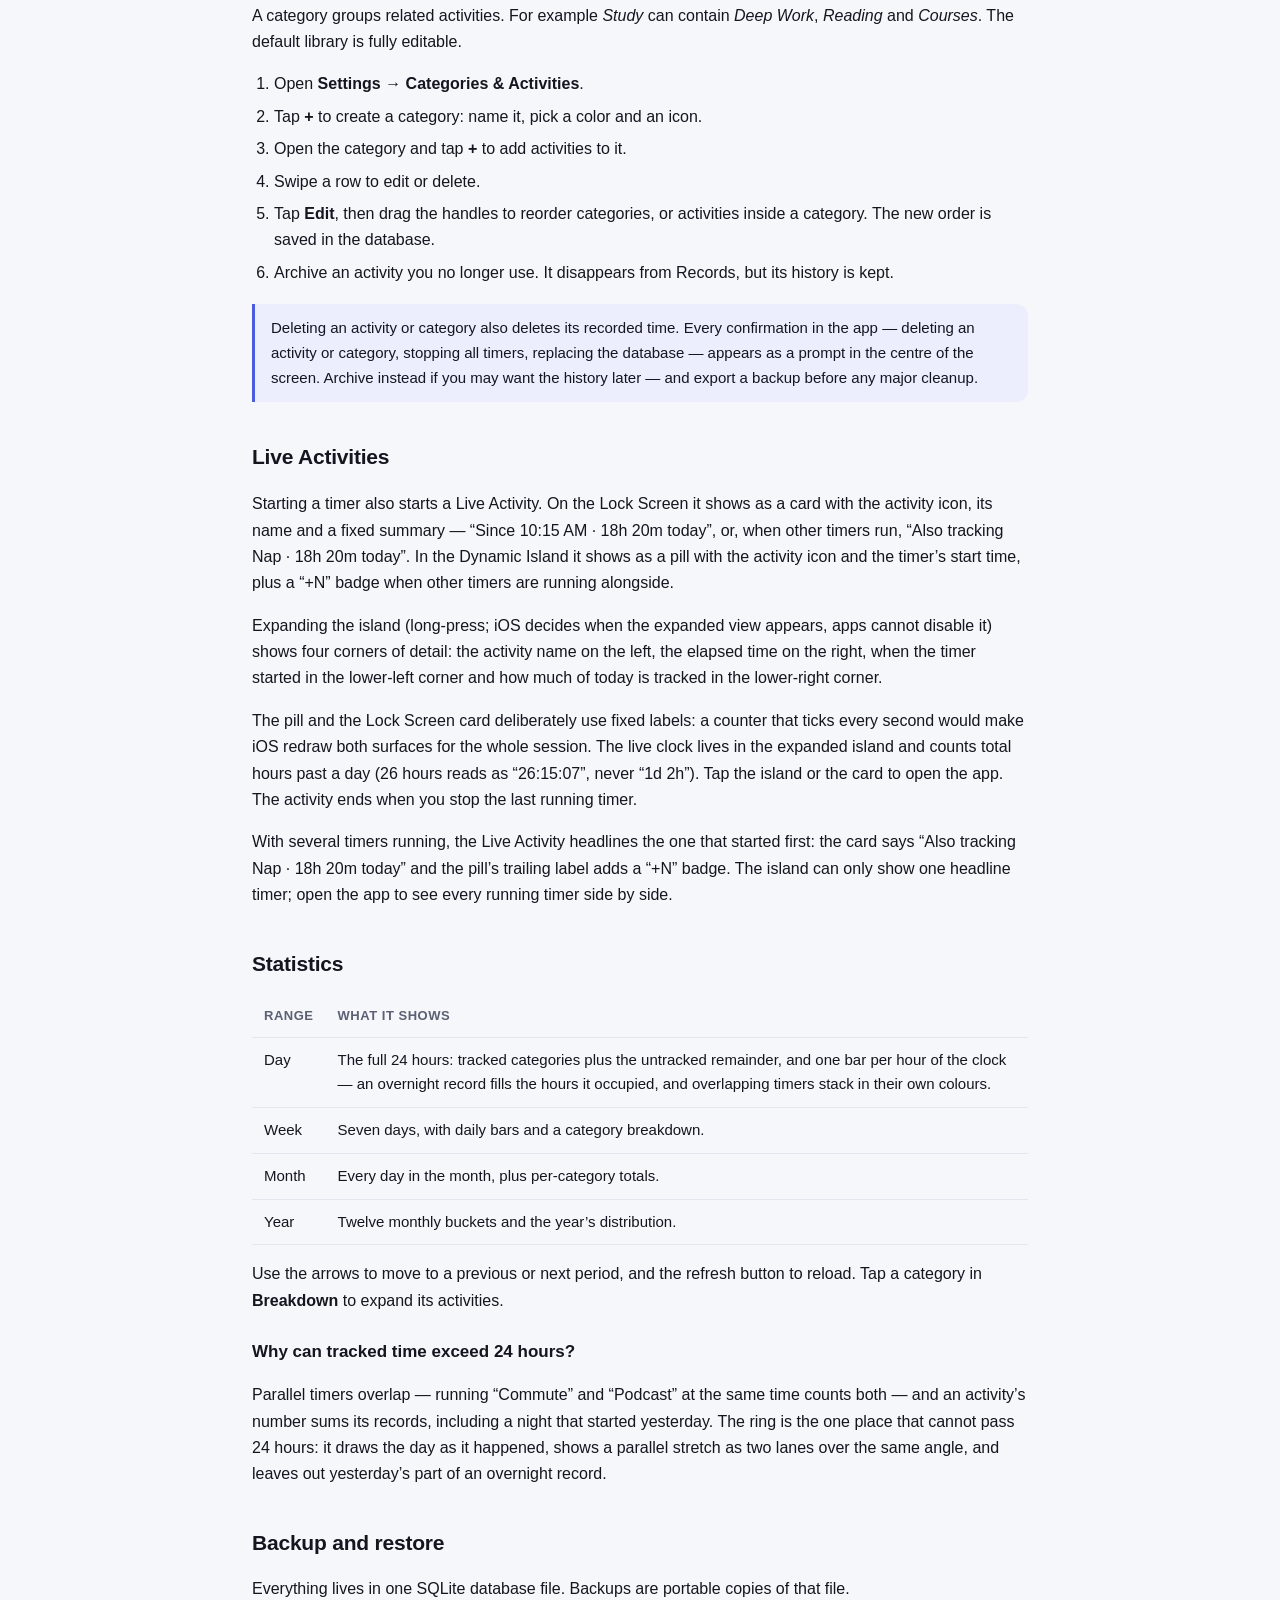
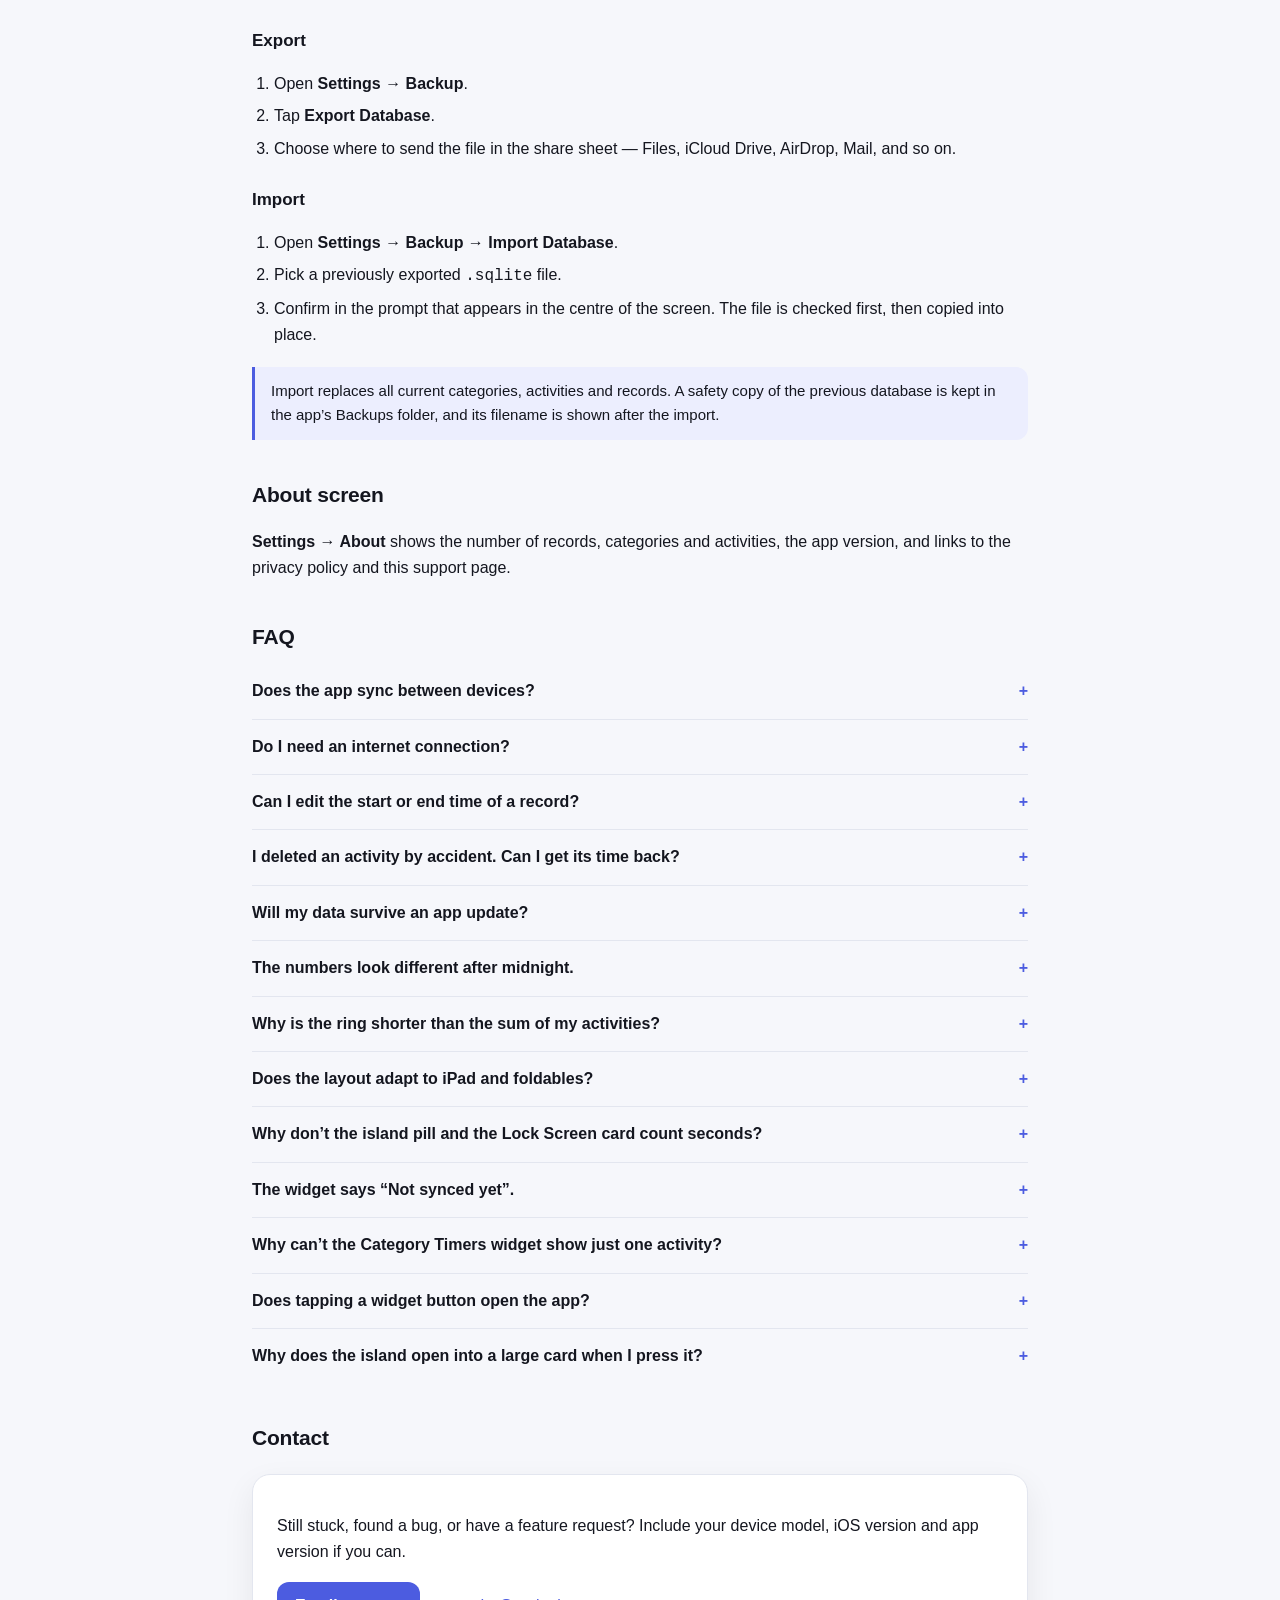
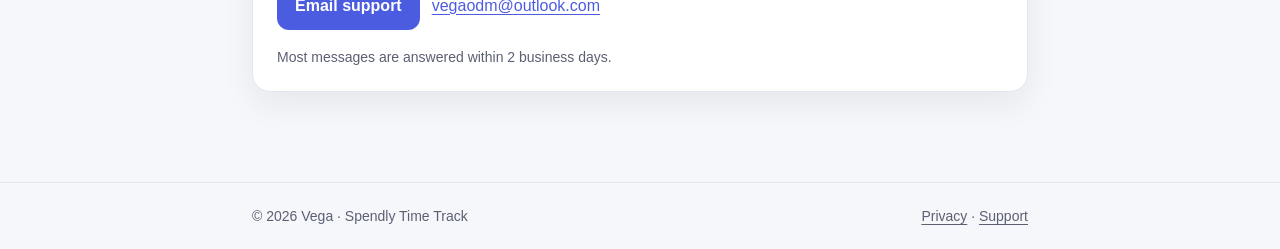
==== commit afffc3fd: "Add files via upload" ====
--- a/support.html
+++ b/support.html
@@ -91,17 +91,21 @@
       offers a “Show details” action.
     </p>
 
-    <h2>Home Screen widgets</h2>
-    <p>
-      Two widgets start and stop timers without opening the app. Both call the same code the app
-      uses, so the timer, the Live Activity and any focus reminder stay in sync. A widget button
-      never opens the app; tap anywhere else on the widget to jump to Records.
+    <h2>Home Screen and Lock Screen widgets</h2>
+    <p>
+      Two widgets start and stop timers without opening the app. Both run the same timer code the app
+      uses, so the widget and the record never disagree. A timer <strong>started from a widget</strong>
+      deliberately skips the Live Activity, which is what lets the same widget stop it instantly;
+      start a timer <strong>in the app</strong> when you want the Dynamic Island. A widget button never
+      opens the app; tap anywhere else on the widget to jump to Records. The Timer widget is also
+      available on the <strong>Lock Screen</strong> — as a circular glyph next to the clock or a
+      rectangular row — so a timer can start or finish without unlocking the phone.
     </p>
     <p class="note">
       A tap writes the record and asks WidgetKit to redraw before it updates the Live Activity, so the
-      button flips as soon as the change is stored. If iOS has to wake the app first, the change can
-      still take a moment — the button dims while it is held down, and the new state appears as soon
-      as the write lands.
+      button flips in well under a second — the app keeps itself alive for a moment after the write so
+      the widget can redraw before iOS suspends it. The button dims while it is held down, and the new
+      state appears as soon as the write lands.
     </p>
     <table>
       <thead>
@@ -110,10 +114,11 @@
       <tbody>
         <tr>
           <td><strong>Timer</strong></td>
-          <td>Small, medium, large</td>
+          <td>Small, medium, large, and the Lock Screen (circular, rectangular)</td>
           <td>One activity with its icon, a caption (“since 10:15” or “1h 20m today”) and a
           start/stop capsule. The caption is a fixed label, not a counter, so the widget is not
-          redrawn every second.</td>
+          redrawn every second. On the Lock Screen the whole circle or rectangle is the button,
+          and the accent mark shows whether the timer is running.</td>
         </tr>
         <tr>
           <td><strong>Category Timers</strong></td>
@@ -132,6 +137,13 @@
       for one activity; Category Timers asks for one category. Each widget has exactly one picker,
       so it can never show two conflicting choices.</li>
     </ol>
+    <p class="note">
+      For the Lock Screen, touch and hold the Lock Screen, tap <strong>Customize</strong>, then add the
+      Spendly Time <strong>Timer</strong> widget in a circular or rectangular slot and choose its activity.
+      A Lock Screen tap uses the same widget path: it starts or stops immediately, and—like every
+      widget-started timer—it does not create a Live Activity. Start a timer in the app for the
+      Dynamic Island.
+    </p>
     <p class="note">
       The app and the widget share an App Group container, and the widget reads a small read-only
       snapshot the app writes after every change. Opening the app once after installing or updating
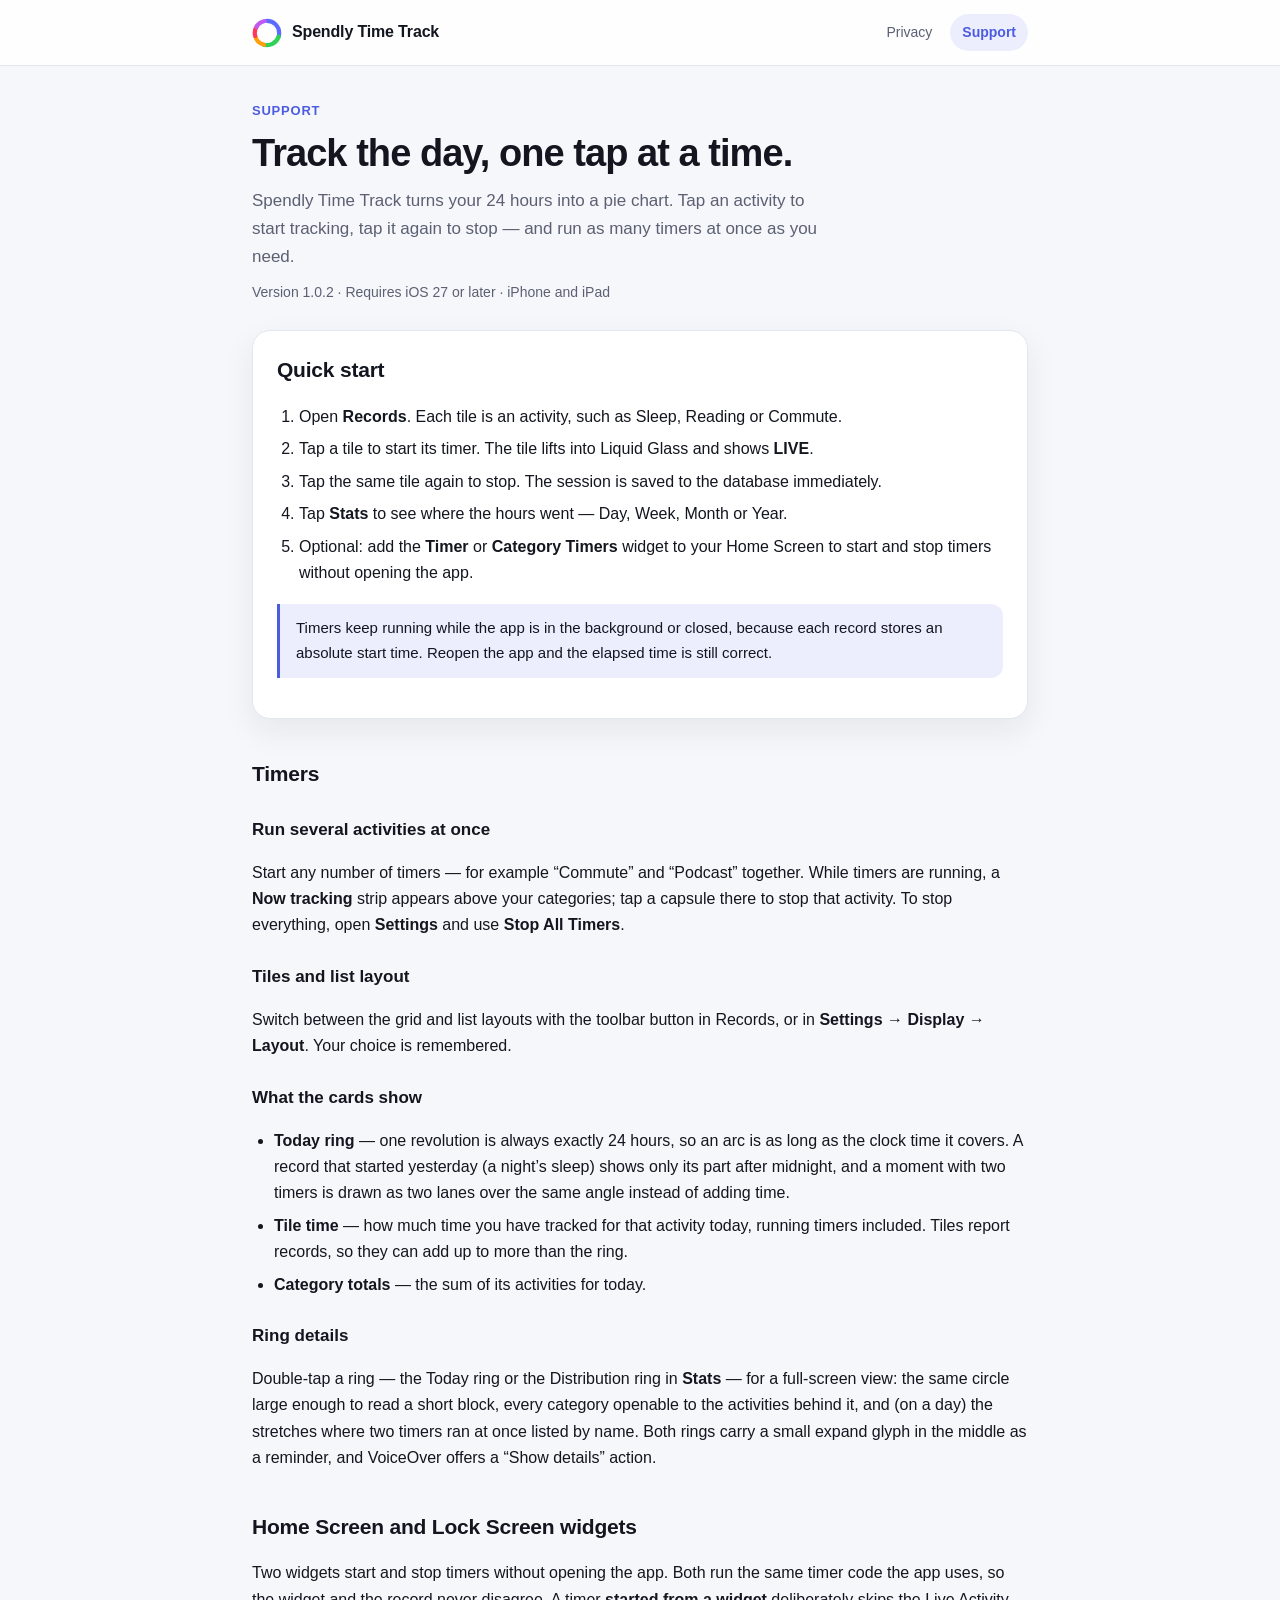
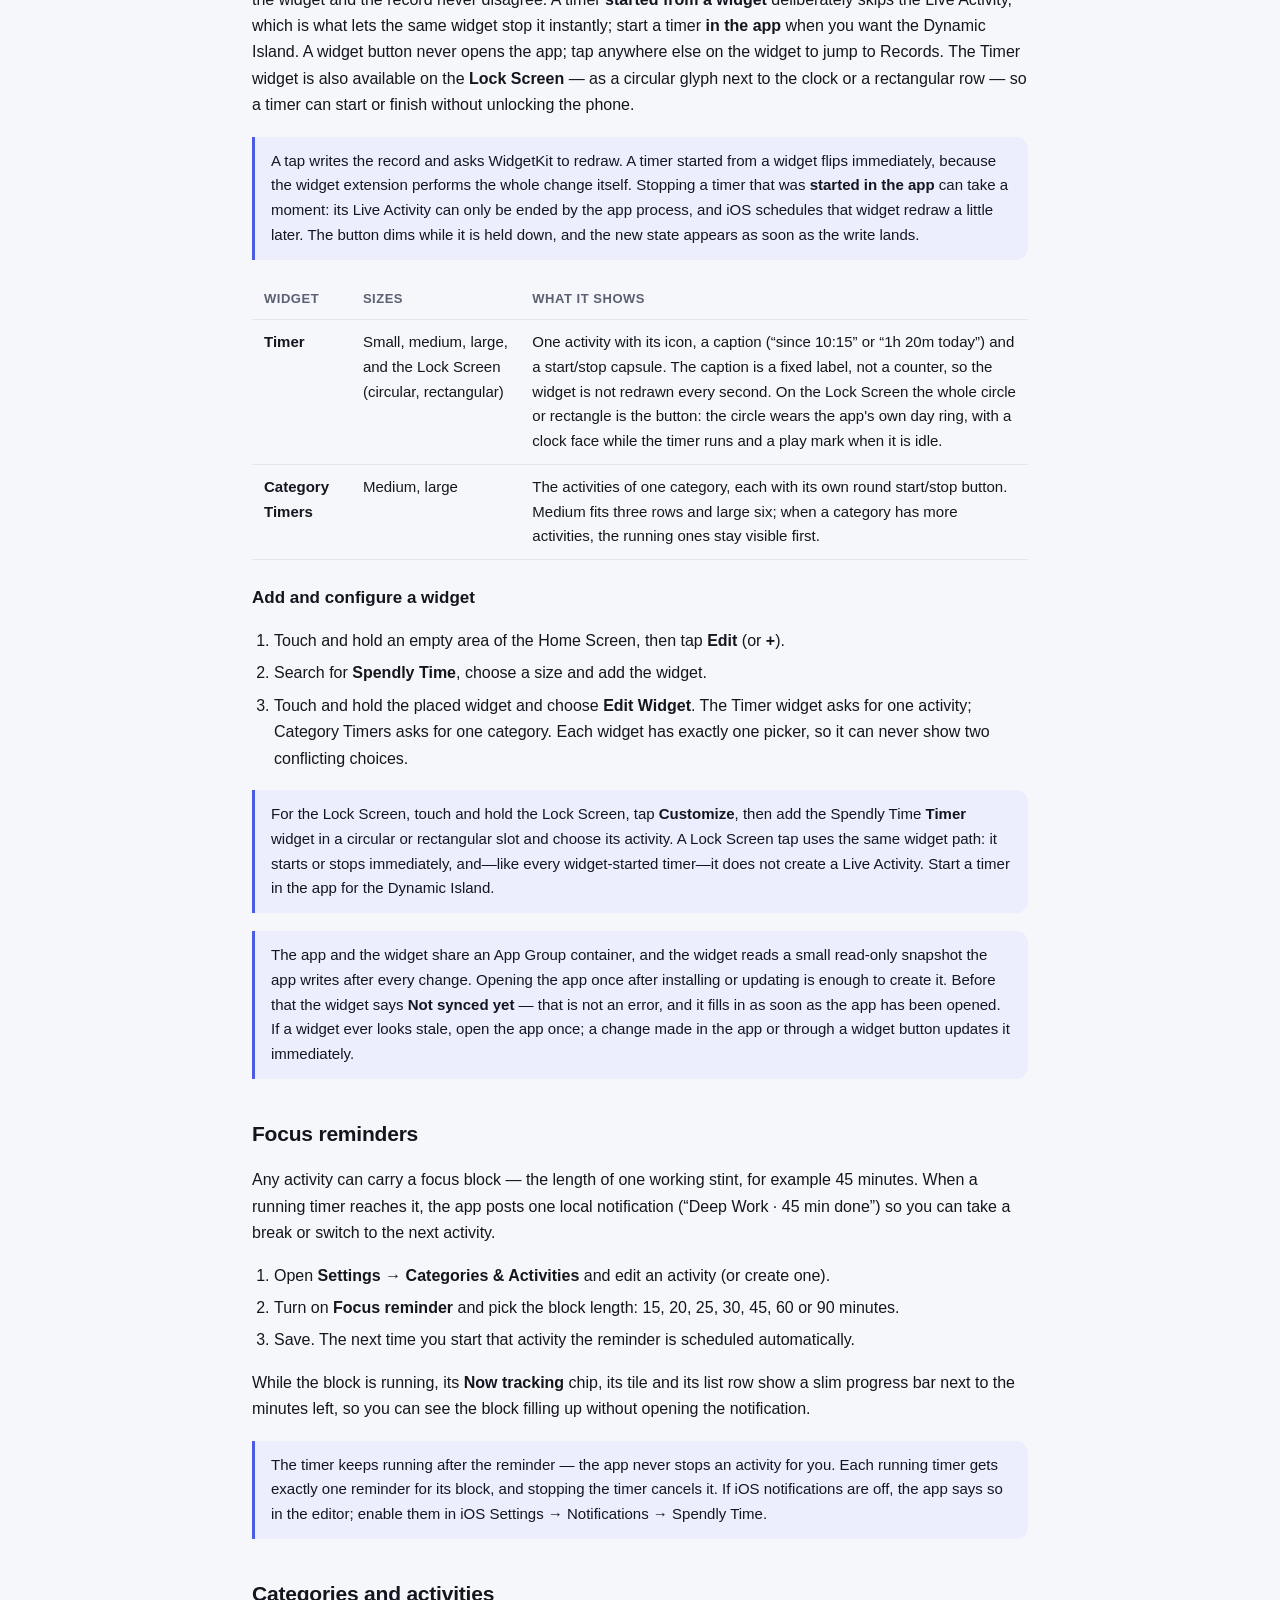
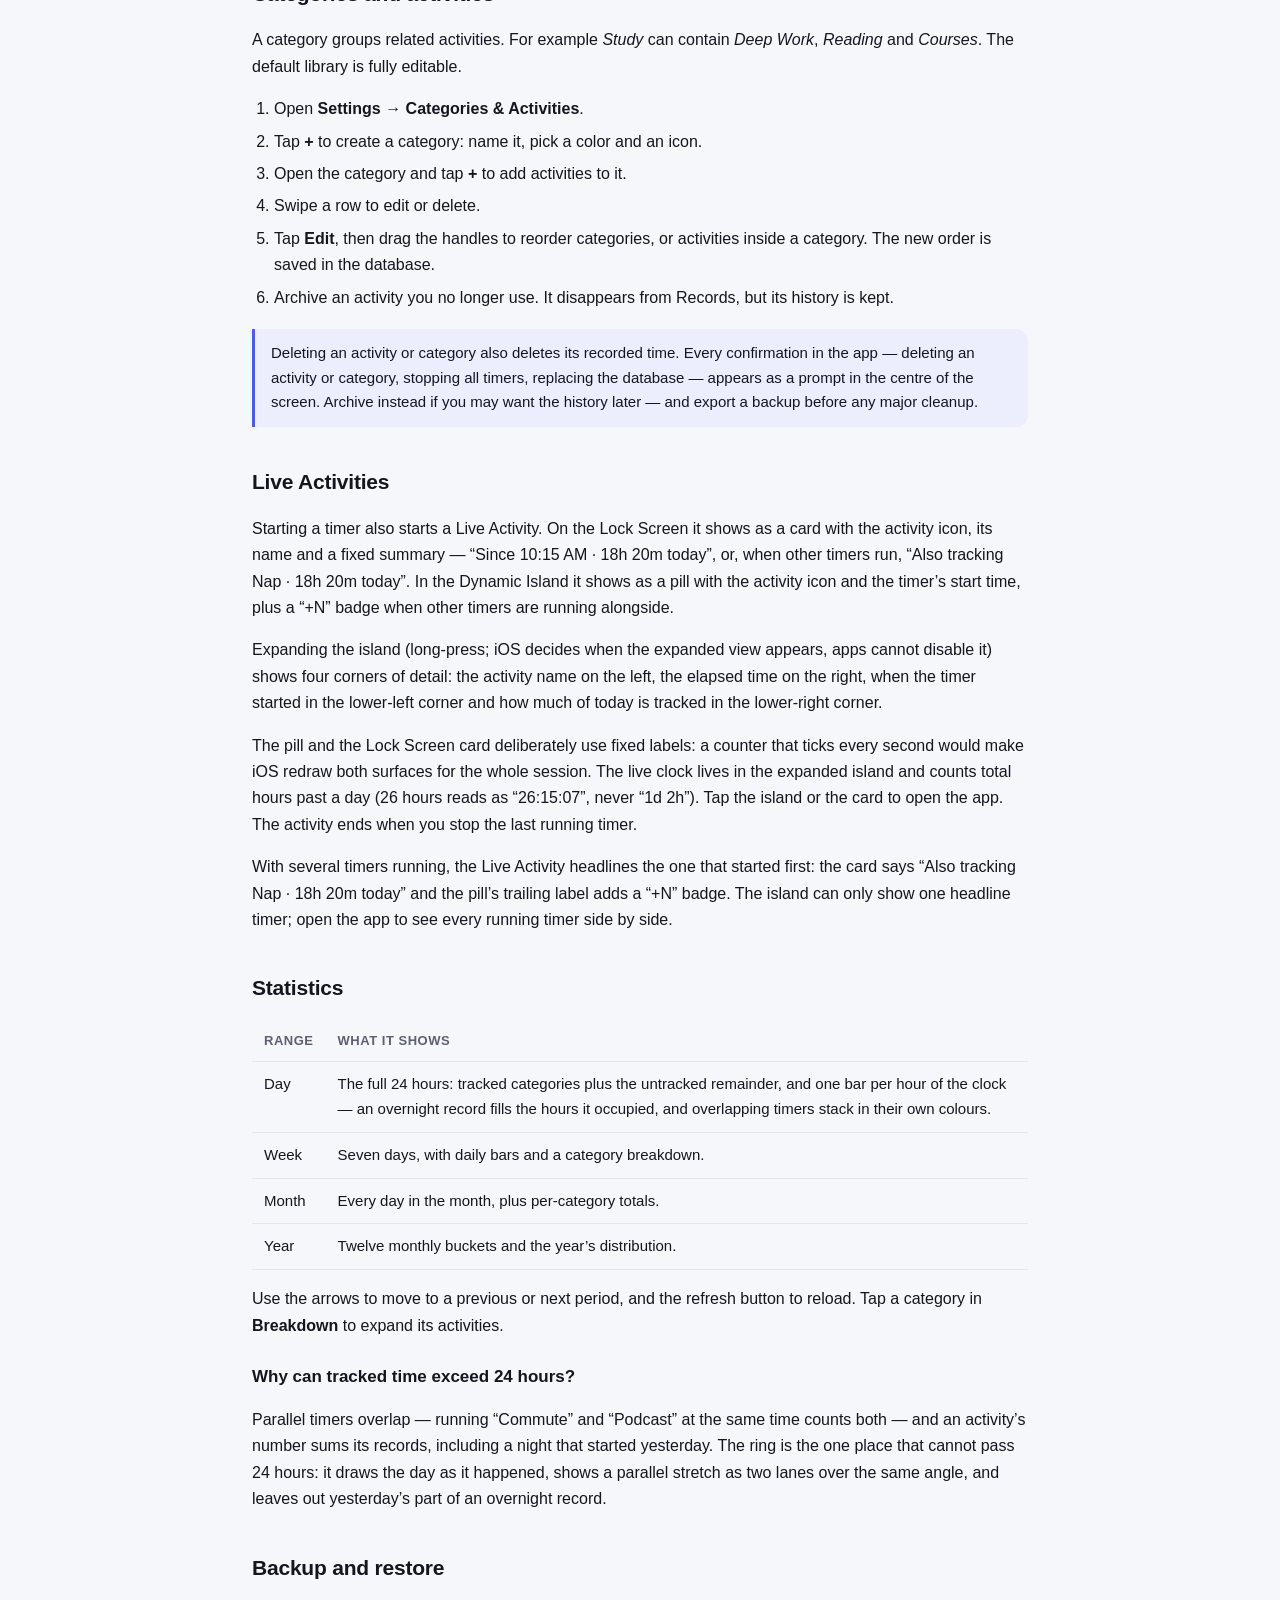
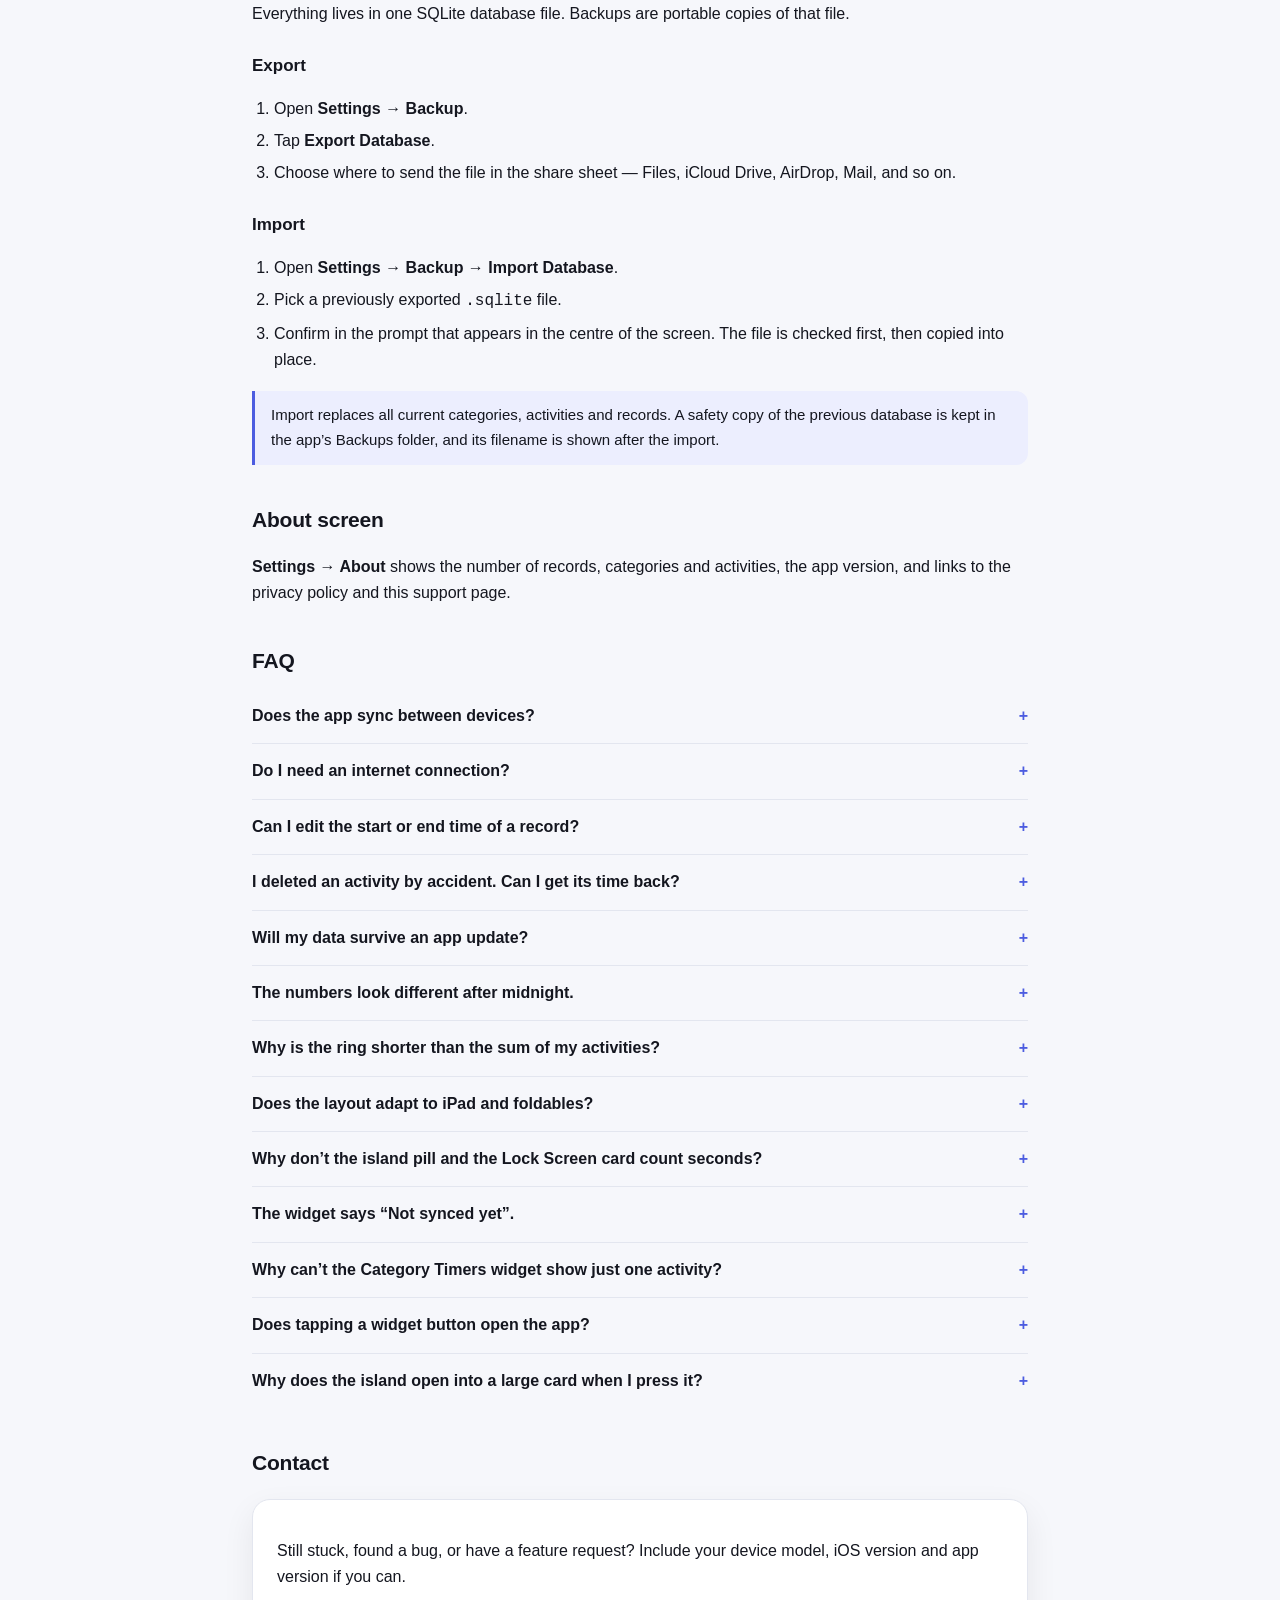
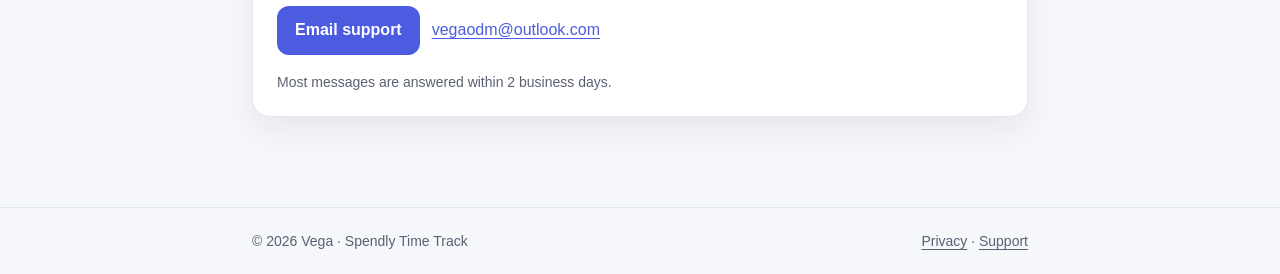
==== commit c5b688b3: "Add files via upload" ====
--- a/support.html
+++ b/support.html
@@ -102,10 +102,11 @@
       rectangular row — so a timer can start or finish without unlocking the phone.
     </p>
     <p class="note">
-      A tap writes the record and asks WidgetKit to redraw before it updates the Live Activity, so the
-      button flips in well under a second — the app keeps itself alive for a moment after the write so
-      the widget can redraw before iOS suspends it. The button dims while it is held down, and the new
-      state appears as soon as the write lands.
+      A tap writes the record and asks WidgetKit to redraw. A timer started from a widget flips
+      immediately, because the widget extension performs the whole change itself. Stopping a timer
+      that was <strong>started in the app</strong> can take a moment: its Live Activity can only be
+      ended by the app process, and iOS schedules that widget redraw a little later. The button dims
+      while it is held down, and the new state appears as soon as the write lands.
     </p>
     <table>
       <thead>
@@ -117,8 +118,9 @@
           <td>Small, medium, large, and the Lock Screen (circular, rectangular)</td>
           <td>One activity with its icon, a caption (“since 10:15” or “1h 20m today”) and a
           start/stop capsule. The caption is a fixed label, not a counter, so the widget is not
-          redrawn every second. On the Lock Screen the whole circle or rectangle is the button,
-          and the accent mark shows whether the timer is running.</td>
+          redrawn every second. On the Lock Screen the whole circle or rectangle is the button:
+          the circle wears the app's own day ring, with a clock face while the timer runs and a
+          play mark when it is idle.</td>
         </tr>
         <tr>
           <td><strong>Category Timers</strong></td>
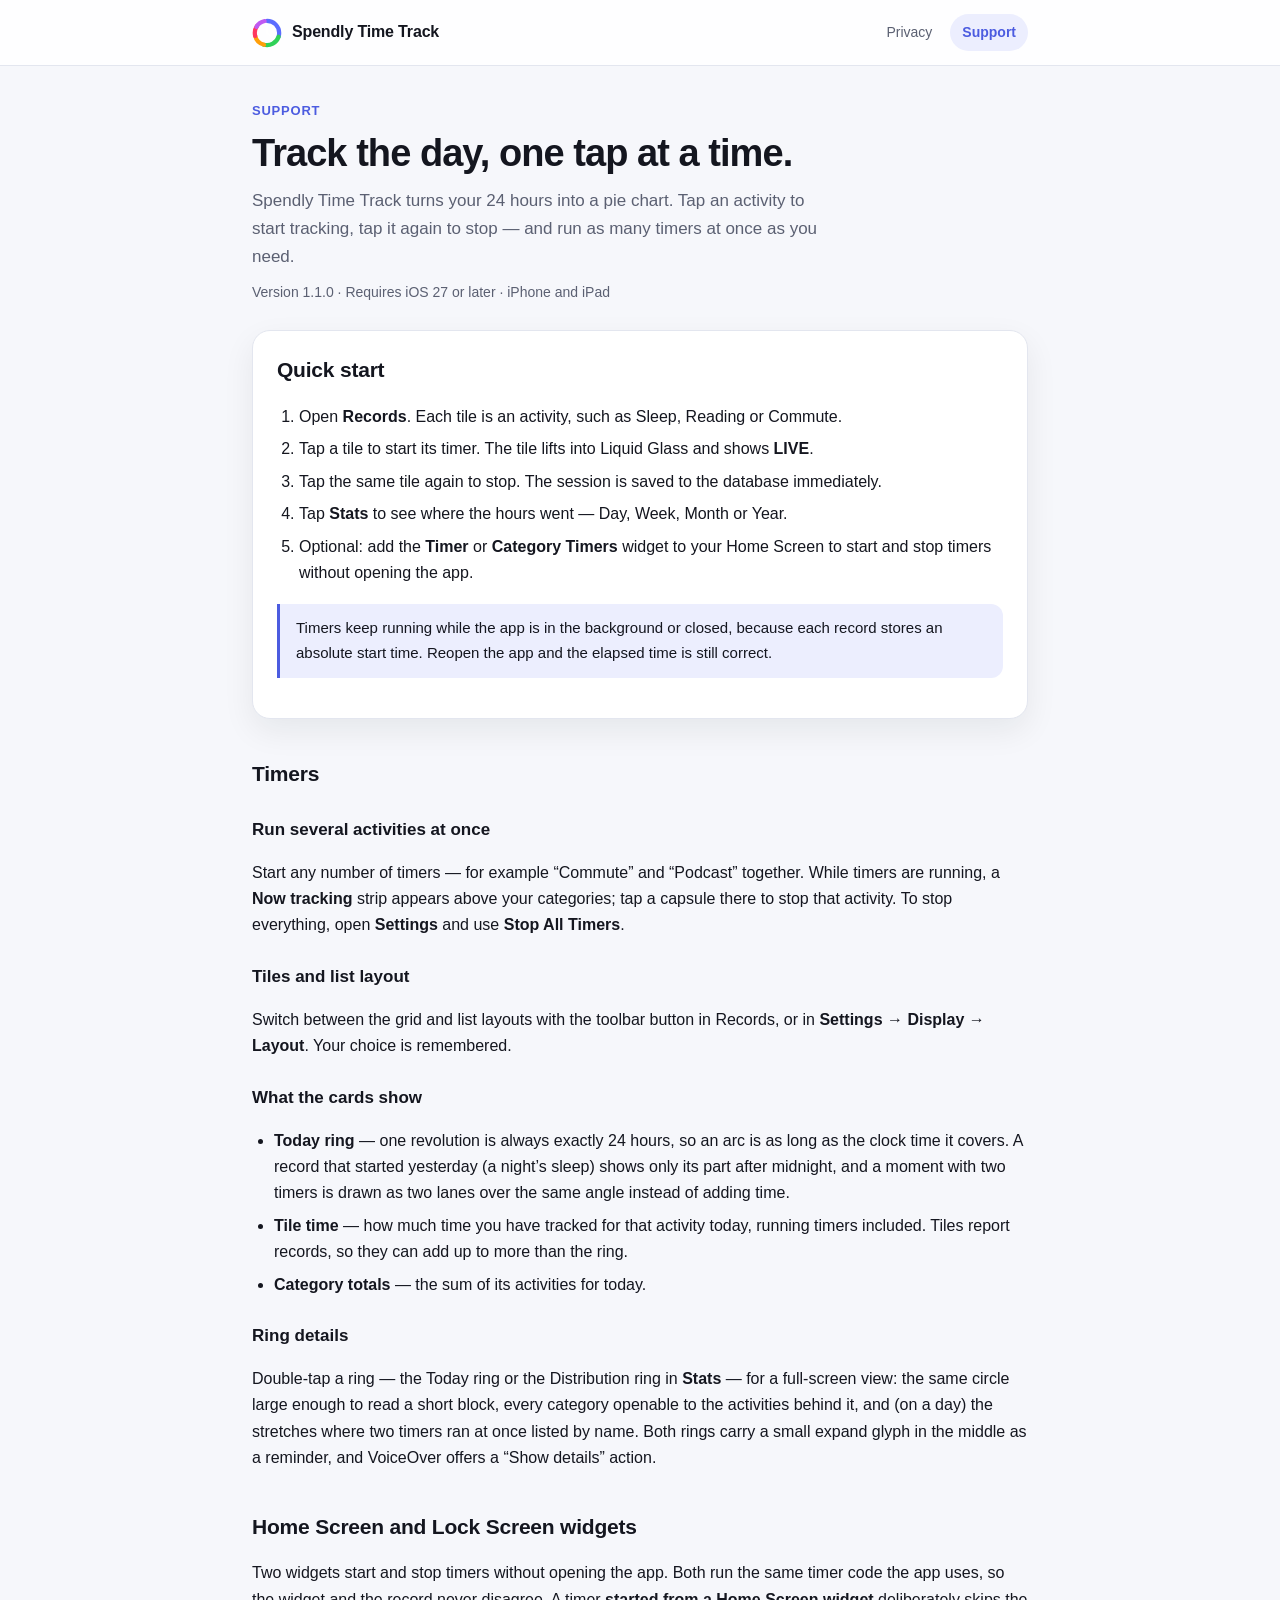
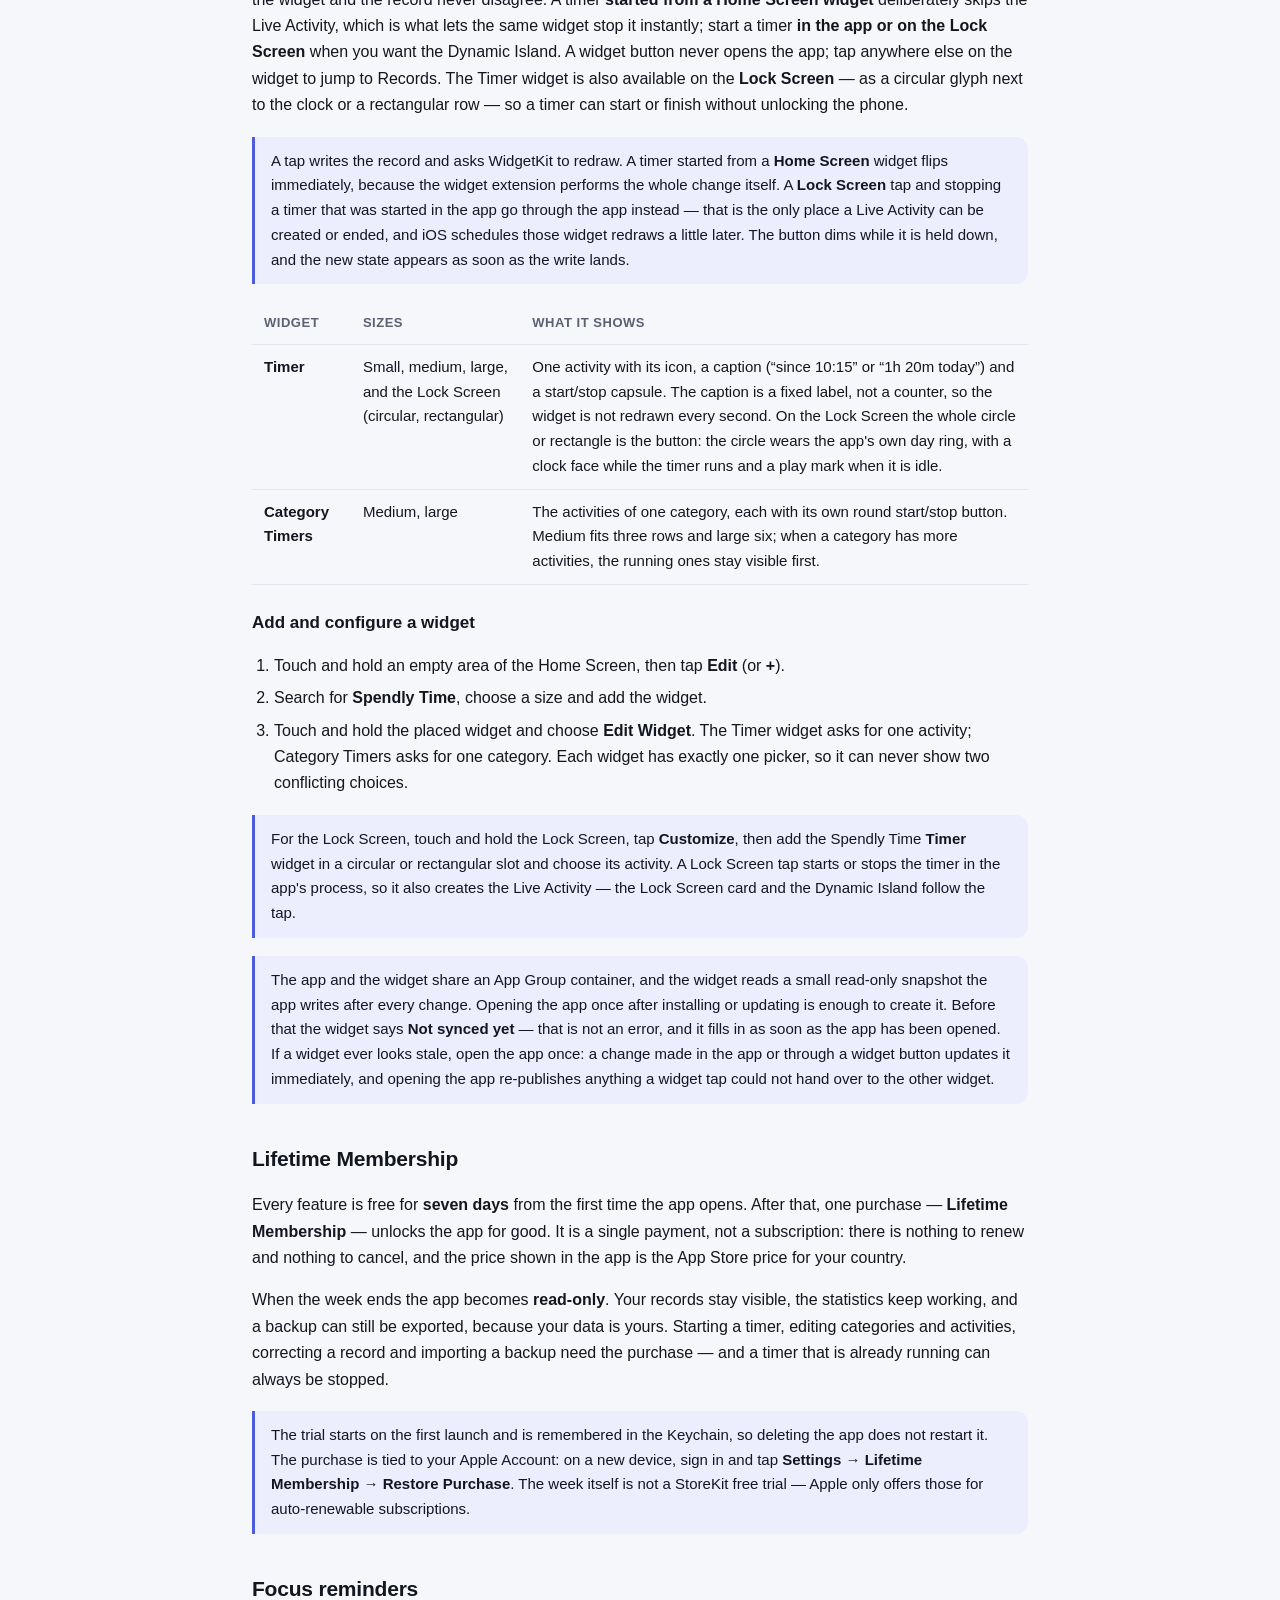
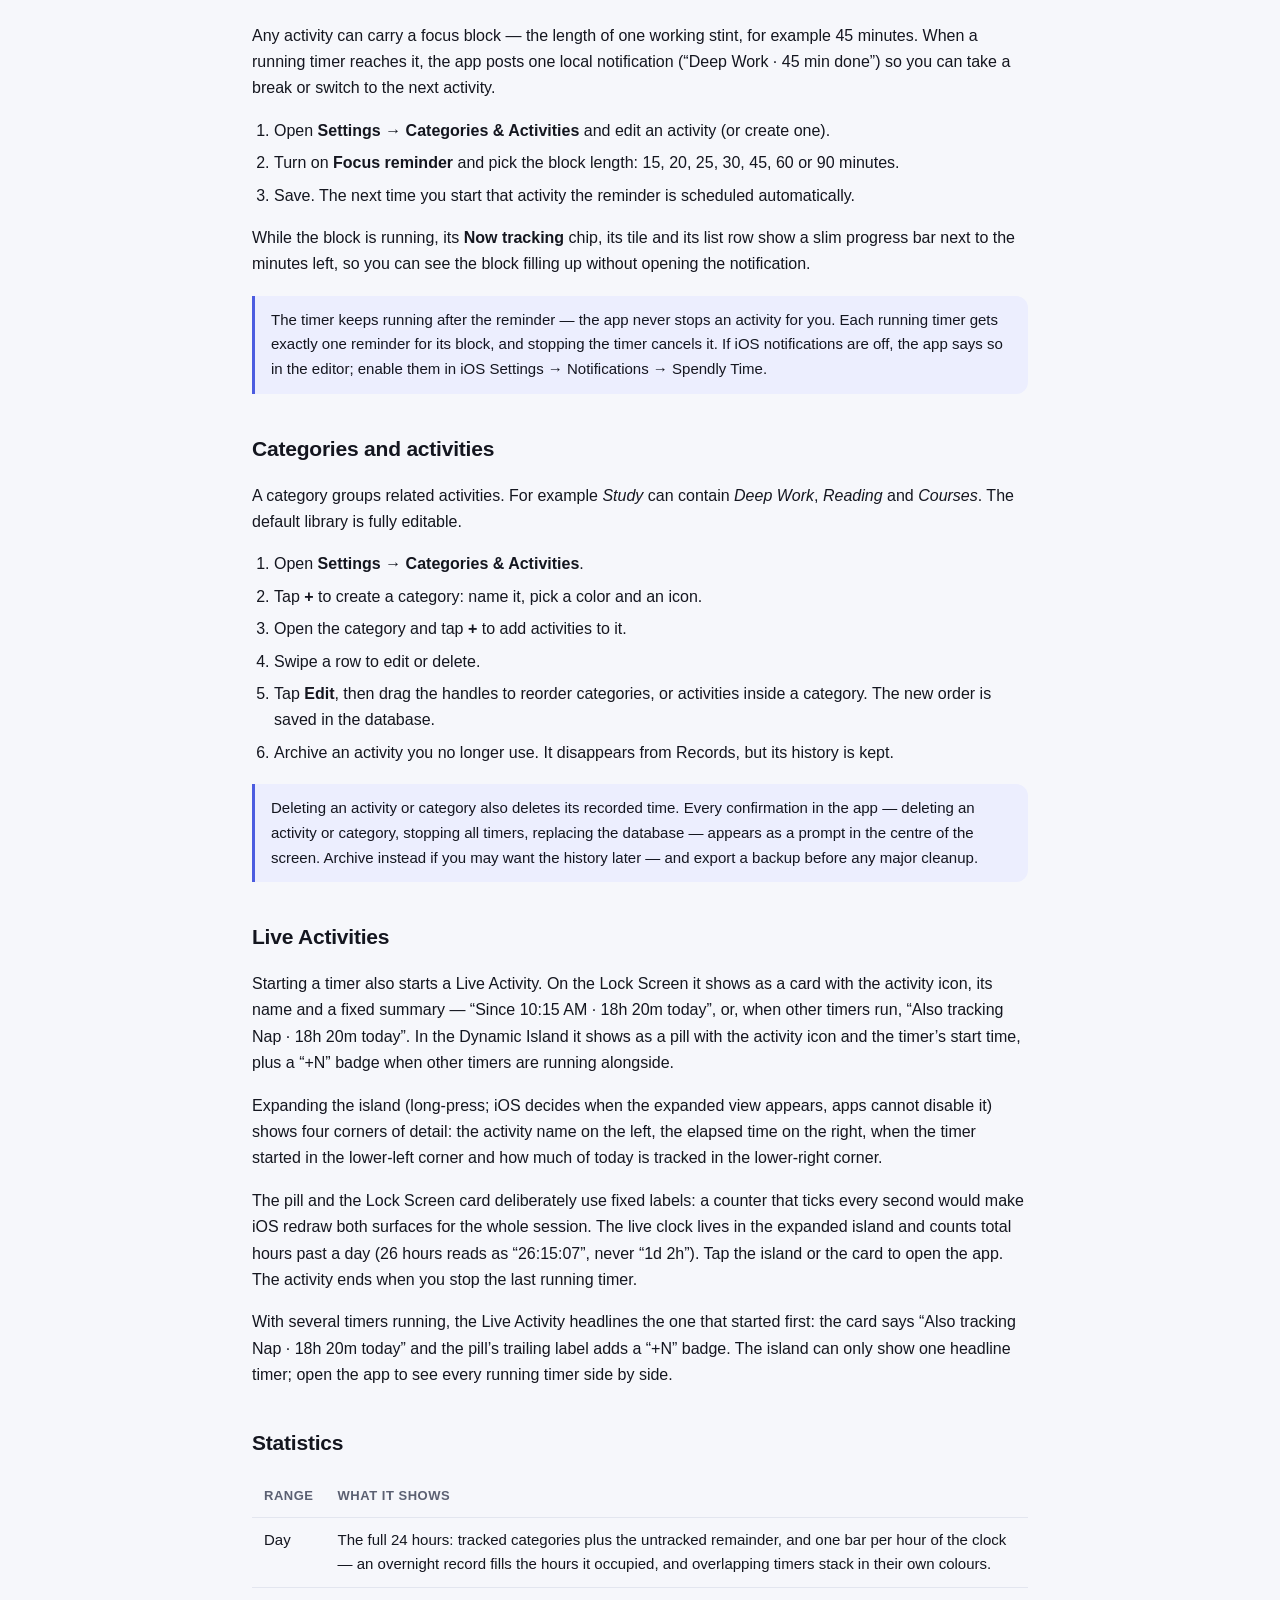
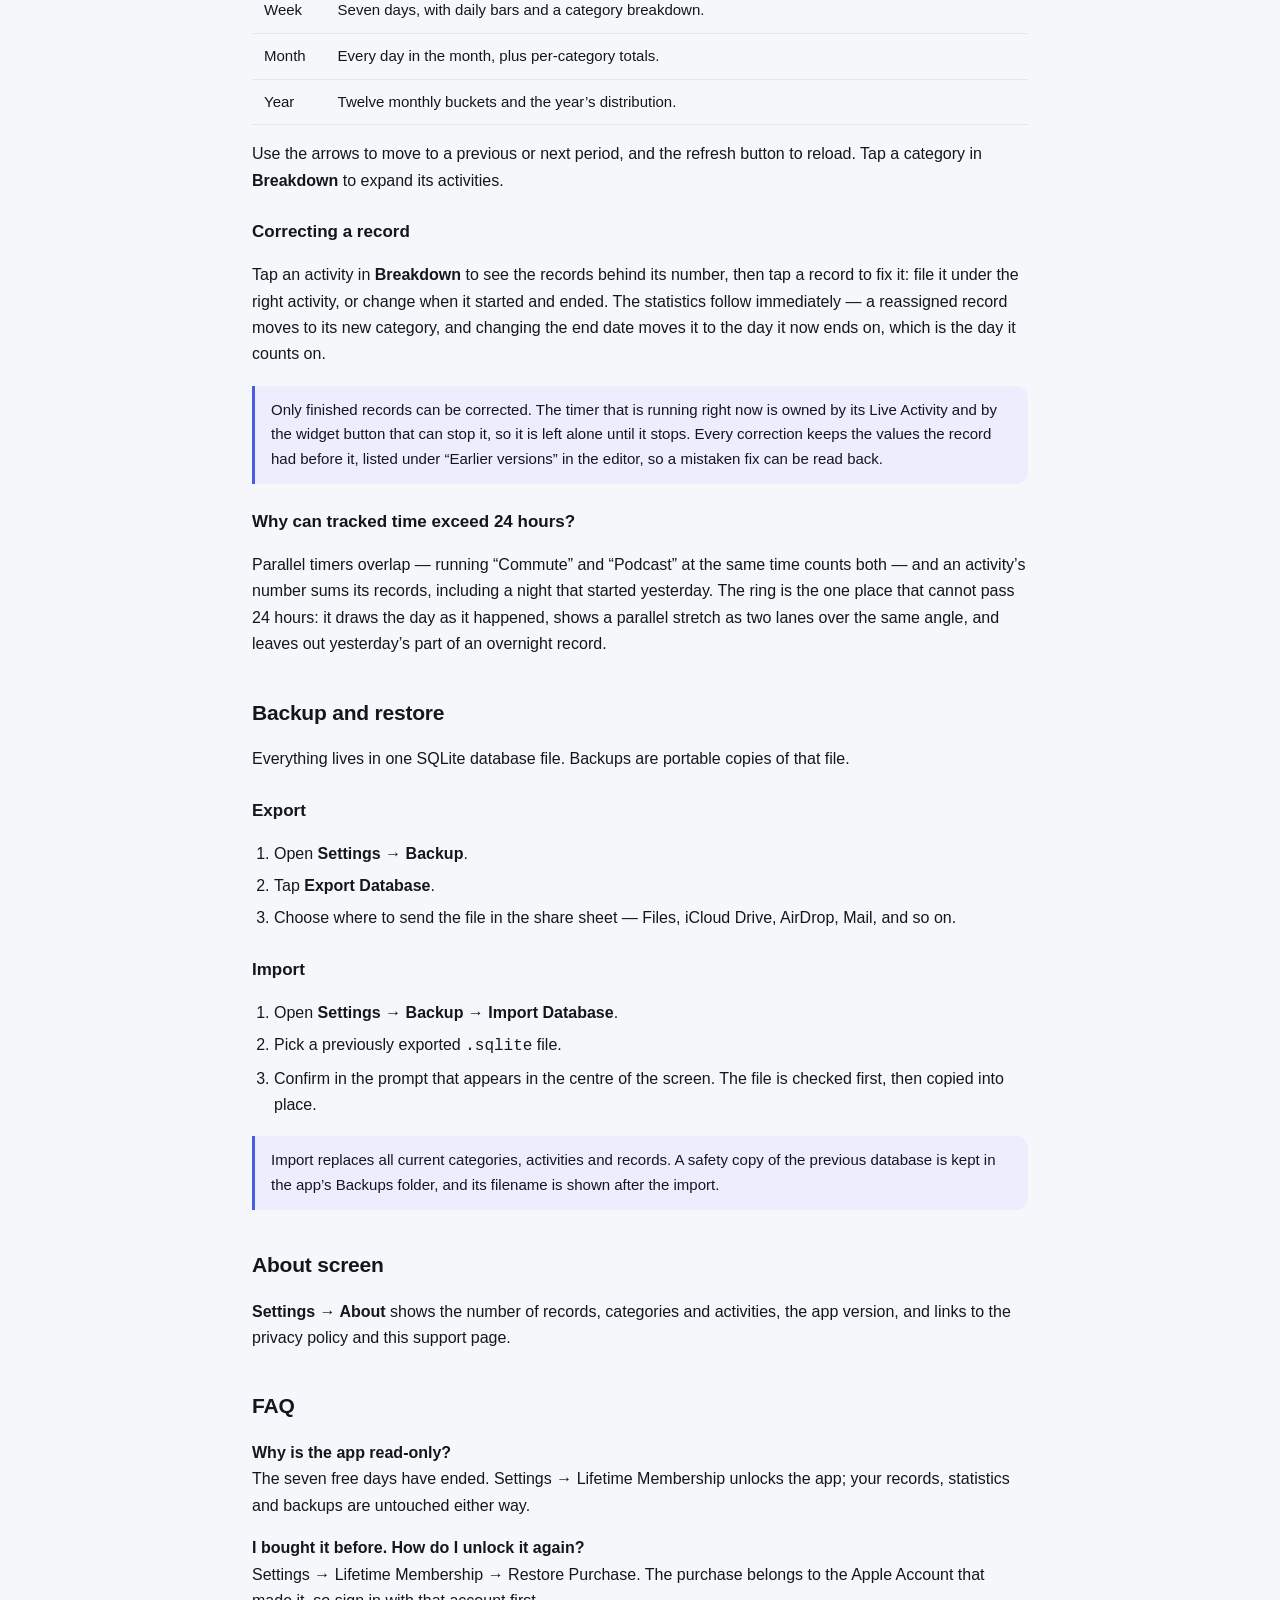
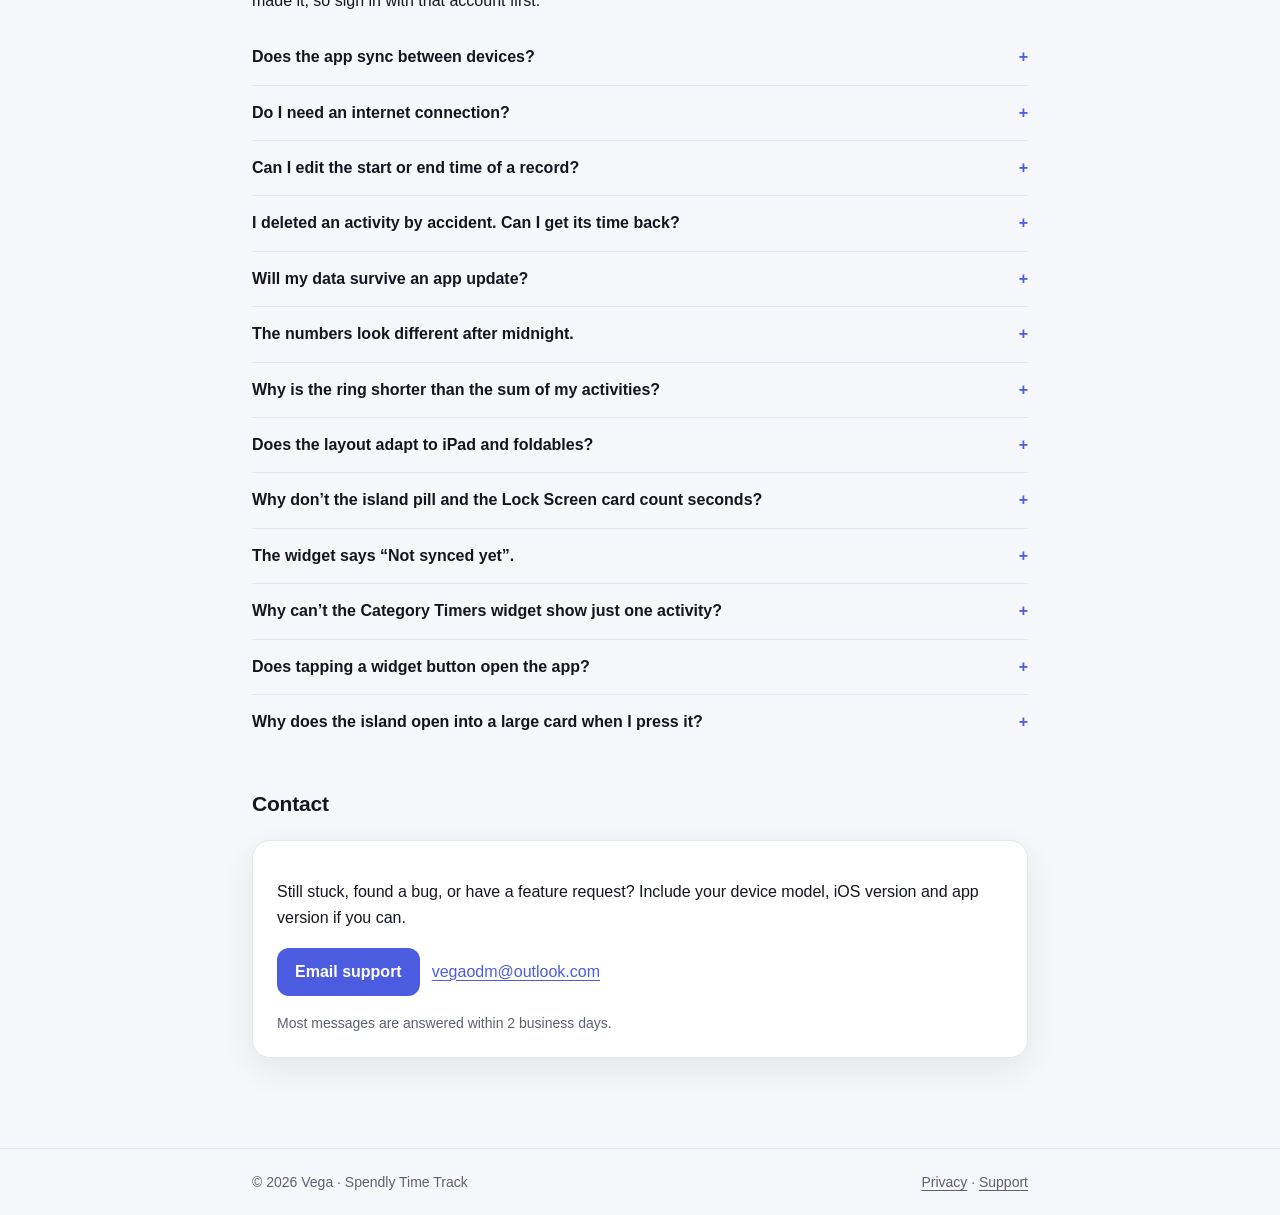
==== commit 7b6ec0e4: "Add files via upload" ====
--- a/support.html
+++ b/support.html
@@ -45,7 +45,7 @@
         Spendly Time Track turns your 24 hours into a pie chart. Tap an activity to start
         tracking, tap it again to stop — and run as many timers at once as you need.
       </p>
-      <p class="meta">Version 1.0.2 · Requires iOS 27 or later · iPhone and iPad</p>
+      <p class="meta">Version 1.1.0 · Requires iOS 27 or later · iPhone and iPad</p>
     </div>
 
     <div class="card">
@@ -94,19 +94,21 @@
     <h2>Home Screen and Lock Screen widgets</h2>
     <p>
       Two widgets start and stop timers without opening the app. Both run the same timer code the app
-      uses, so the widget and the record never disagree. A timer <strong>started from a widget</strong>
-      deliberately skips the Live Activity, which is what lets the same widget stop it instantly;
-      start a timer <strong>in the app</strong> when you want the Dynamic Island. A widget button never
-      opens the app; tap anywhere else on the widget to jump to Records. The Timer widget is also
-      available on the <strong>Lock Screen</strong> — as a circular glyph next to the clock or a
-      rectangular row — so a timer can start or finish without unlocking the phone.
-    </p>
-    <p class="note">
-      A tap writes the record and asks WidgetKit to redraw. A timer started from a widget flips
-      immediately, because the widget extension performs the whole change itself. Stopping a timer
-      that was <strong>started in the app</strong> can take a moment: its Live Activity can only be
-      ended by the app process, and iOS schedules that widget redraw a little later. The button dims
-      while it is held down, and the new state appears as soon as the write lands.
+      uses, so the widget and the record never disagree. A timer <strong>started from a Home Screen
+      widget</strong> deliberately skips the Live Activity, which is what lets the same widget stop it
+      instantly; start a timer <strong>in the app or on the Lock Screen</strong> when you want the
+      Dynamic Island. A widget button never opens the app; tap anywhere else on the widget to jump to
+      Records. The Timer widget is also available on the <strong>Lock Screen</strong> — as a circular
+      glyph next to the clock or a rectangular row — so a timer can start or finish without unlocking
+      the phone.
+    </p>
+    <p class="note">
+      A tap writes the record and asks WidgetKit to redraw. A timer started from a
+      <strong>Home Screen</strong> widget flips immediately, because the widget extension performs the
+      whole change itself. A <strong>Lock Screen</strong> tap and stopping a timer that was started in
+      the app go through the app instead — that is the only place a Live Activity can be created or
+      ended, and iOS schedules those widget redraws a little later. The button dims while it is held
+      down, and the new state appears as soon as the write lands.
     </p>
     <table>
       <thead>
@@ -142,17 +144,37 @@
     <p class="note">
       For the Lock Screen, touch and hold the Lock Screen, tap <strong>Customize</strong>, then add the
       Spendly Time <strong>Timer</strong> widget in a circular or rectangular slot and choose its activity.
-      A Lock Screen tap uses the same widget path: it starts or stops immediately, and—like every
-      widget-started timer—it does not create a Live Activity. Start a timer in the app for the
-      Dynamic Island.
+      A Lock Screen tap starts or stops the timer in the app's process, so it also creates the Live
+      Activity — the Lock Screen card and the Dynamic Island follow the tap.
     </p>
     <p class="note">
       The app and the widget share an App Group container, and the widget reads a small read-only
       snapshot the app writes after every change. Opening the app once after installing or updating
       is enough to create it. Before that the widget says <strong>Not synced yet</strong> — that is
       not an error, and it fills in as soon as the app has been opened. If a widget ever looks
-      stale, open the app once; a change made in the app or through a widget button updates it
-      immediately.
+      stale, open the app once: a change made in the app or through a widget button updates it
+      immediately, and opening the app re-publishes anything a widget tap could not hand over to the
+      other widget.
+    </p>
+
+    <h2>Lifetime Membership</h2>
+    <p>
+      Every feature is free for <strong>seven days</strong> from the first time the app opens. After
+      that, one purchase — <strong>Lifetime Membership</strong> — unlocks the app for good. It is a
+      single payment, not a subscription: there is nothing to renew and nothing to cancel, and the
+      price shown in the app is the App Store price for your country.
+    </p>
+    <p>
+      When the week ends the app becomes <strong>read-only</strong>. Your records stay visible, the
+      statistics keep working, and a backup can still be exported, because your data is yours.
+      Starting a timer, editing categories and activities, correcting a record and importing a backup
+      need the purchase — and a timer that is already running can always be stopped.
+    </p>
+    <p class="note">
+      The trial starts on the first launch and is remembered in the Keychain, so deleting the app
+      does not restart it. The purchase is tied to your Apple Account: on a new device, sign in and
+      tap <strong>Settings → Lifetime Membership → Restore Purchase</strong>. The week itself is not
+      a StoreKit free trial — Apple only offers those for auto-renewable subscriptions.
     </p>
 
     <h2>Focus reminders</h2>
@@ -242,6 +264,19 @@
       Use the arrows to move to a previous or next period, and the refresh button to reload.
       Tap a category in <strong>Breakdown</strong> to expand its activities.
     </p>
+    <h3>Correcting a record</h3>
+    <p>
+      Tap an activity in <strong>Breakdown</strong> to see the records behind its number, then tap a
+      record to fix it: file it under the right activity, or change when it started and ended. The
+      statistics follow immediately — a reassigned record moves to its new category, and changing the
+      end date moves it to the day it now ends on, which is the day it counts on.
+    </p>
+    <p class="note">
+      Only finished records can be corrected. The timer that is running right now is owned by its
+      Live Activity and by the widget button that can stop it, so it is left alone until it stops.
+      Every correction keeps the values the record had before it, listed under “Earlier versions”
+      in the editor, so a mistaken fix can be read back.
+    </p>
     <h3>Why can tracked time exceed 24 hours?</h3>
     <p>
       Parallel timers overlap — running “Commute” and “Podcast” at the same time counts both — and an
@@ -278,6 +313,16 @@
     </p>
 
     <h2>FAQ</h2>
+    <p>
+      <strong>Why is the app read-only?</strong><br>
+      The seven free days have ended. Settings → Lifetime Membership unlocks the app; your records,
+      statistics and backups are untouched either way.
+    </p>
+    <p>
+      <strong>I bought it before. How do I unlock it again?</strong><br>
+      Settings → Lifetime Membership → Restore Purchase. The purchase belongs to the Apple Account
+      that made it, so sign in with that account first.
+    </p>
     <div class="faq">
       <details>
         <summary>Does the app sync between devices?</summary>
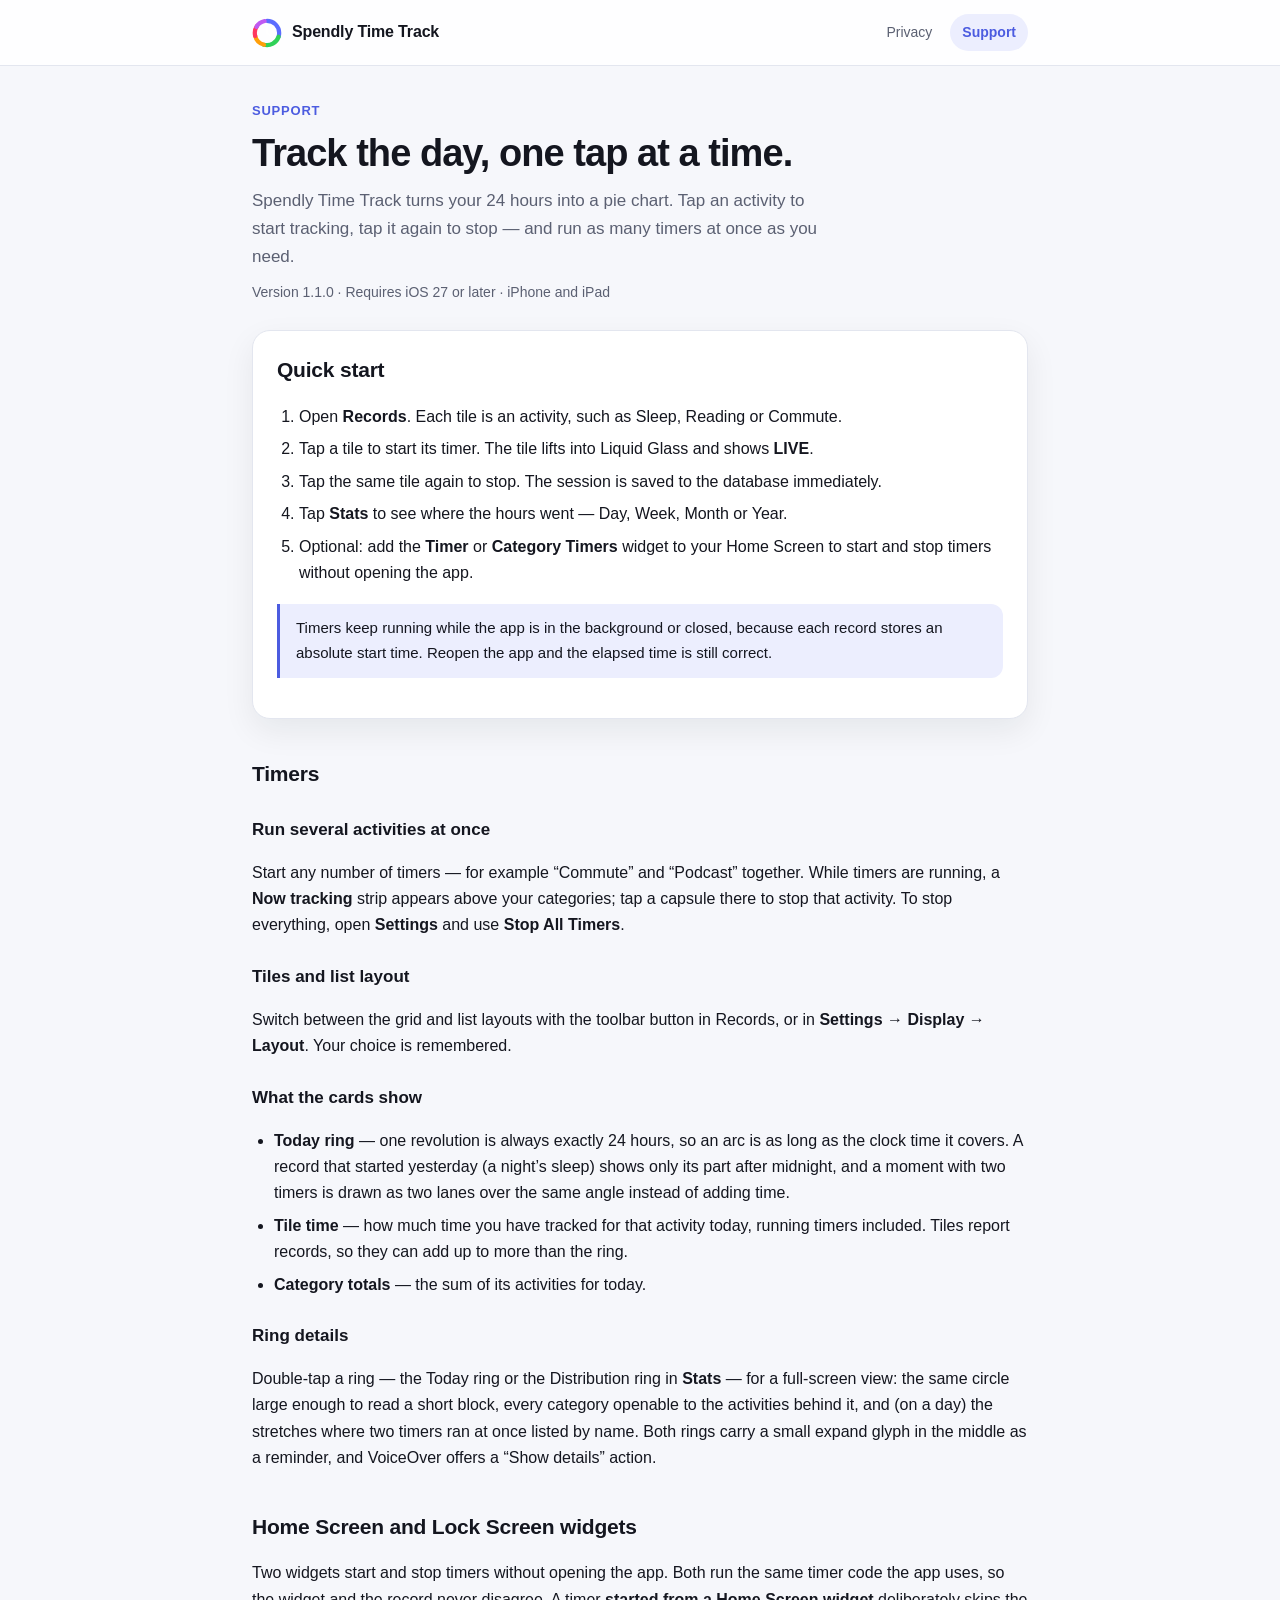
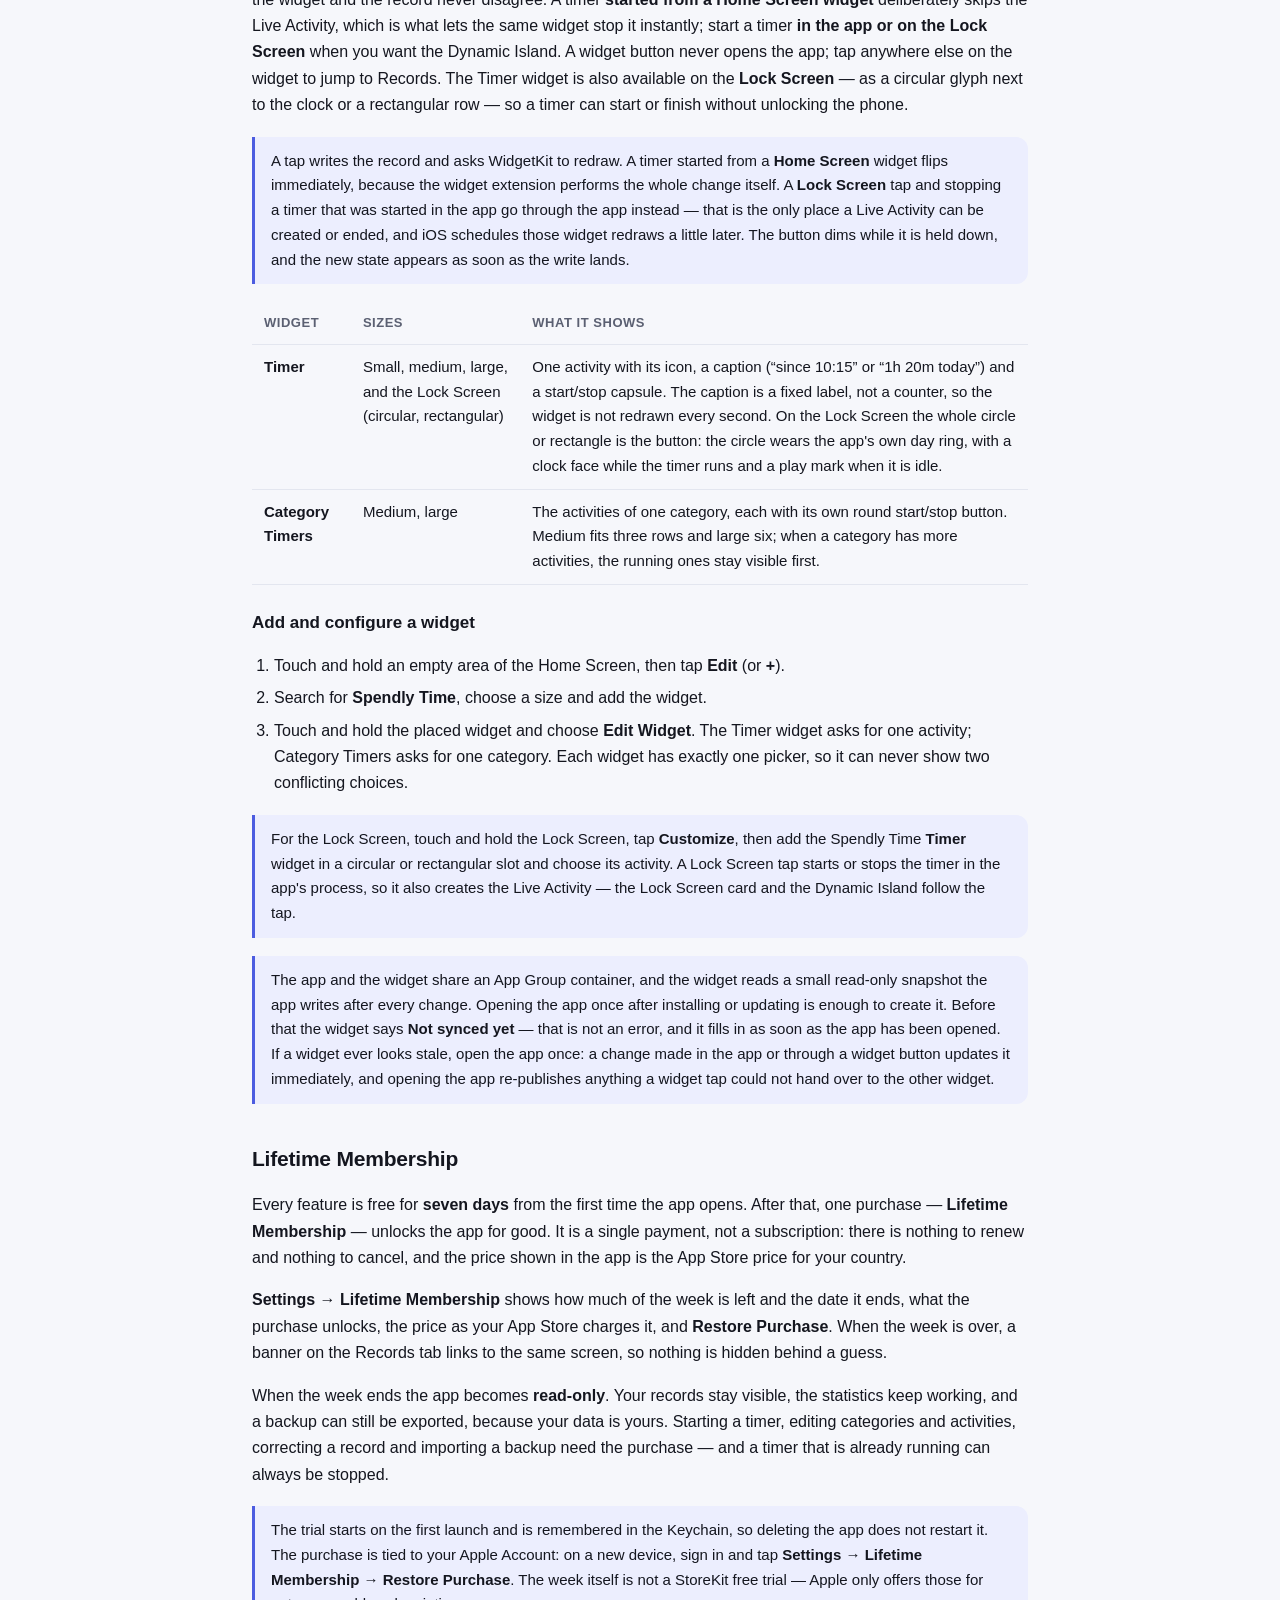
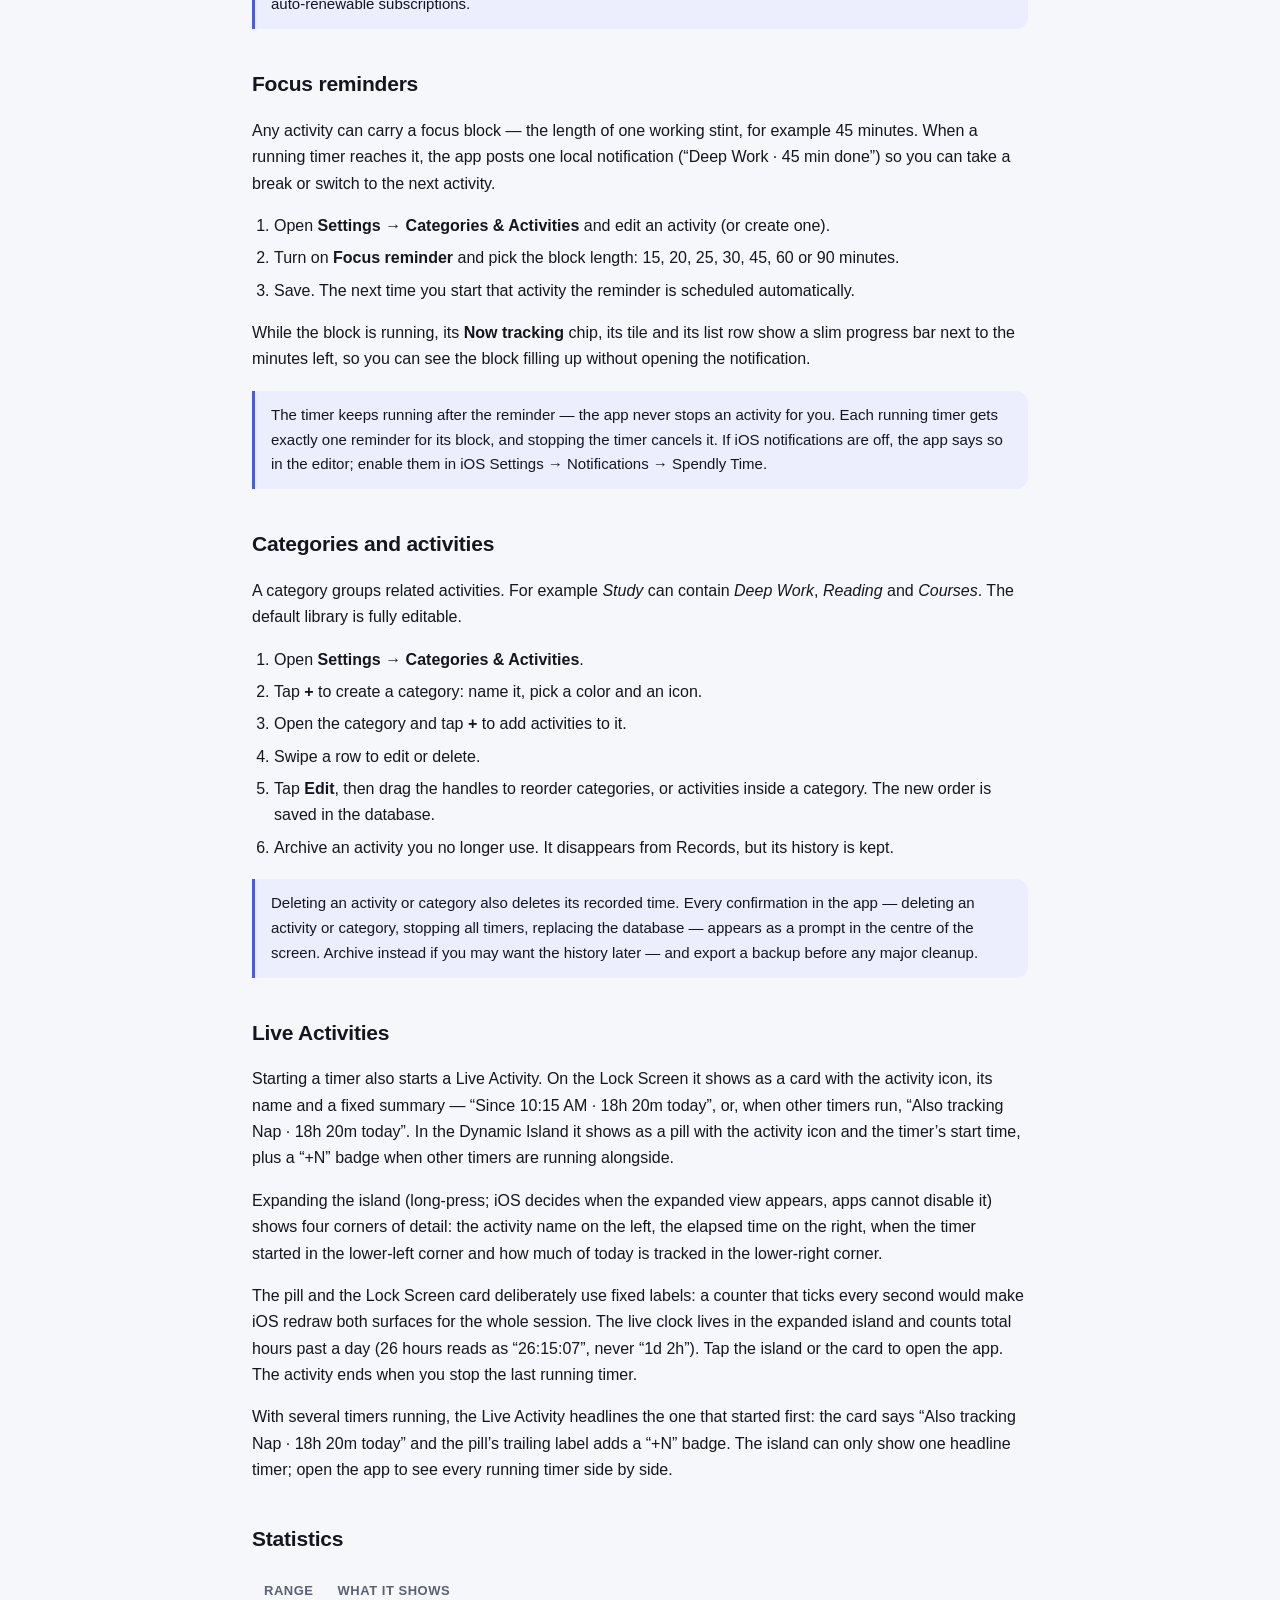
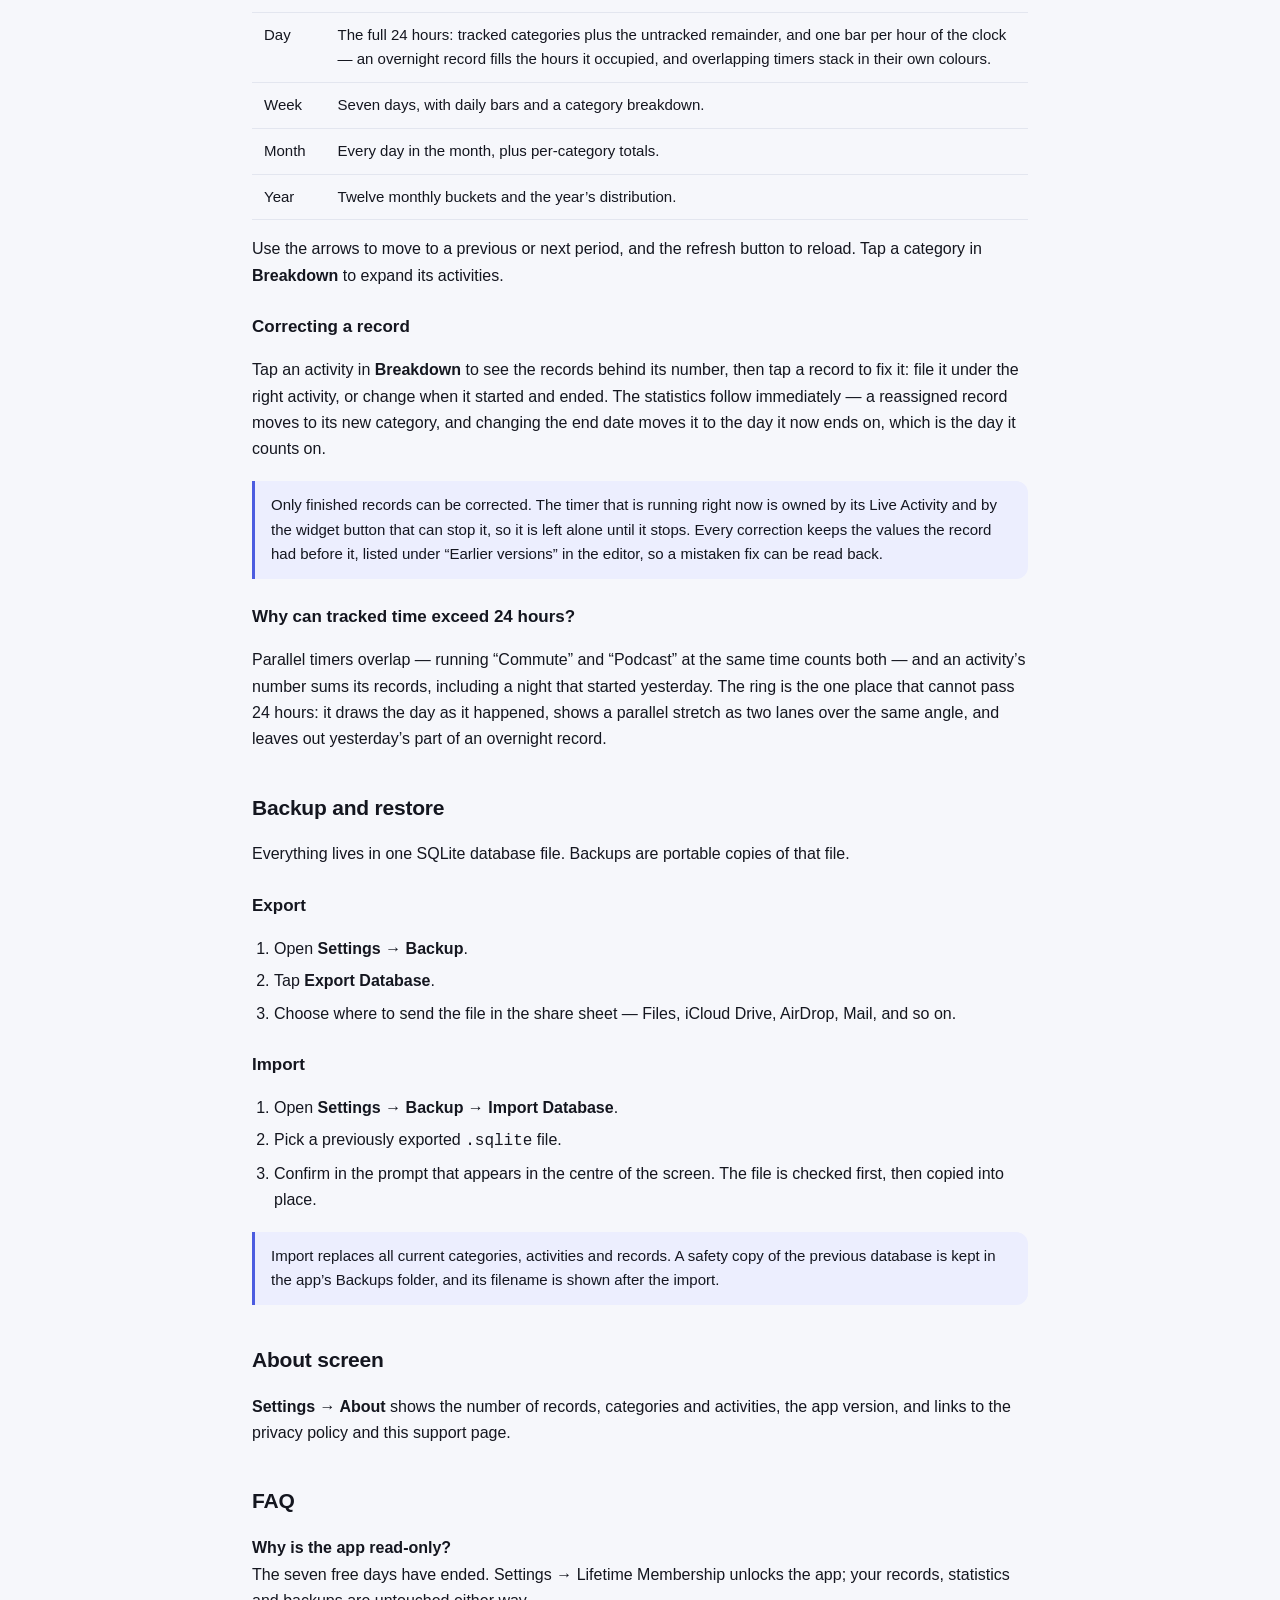
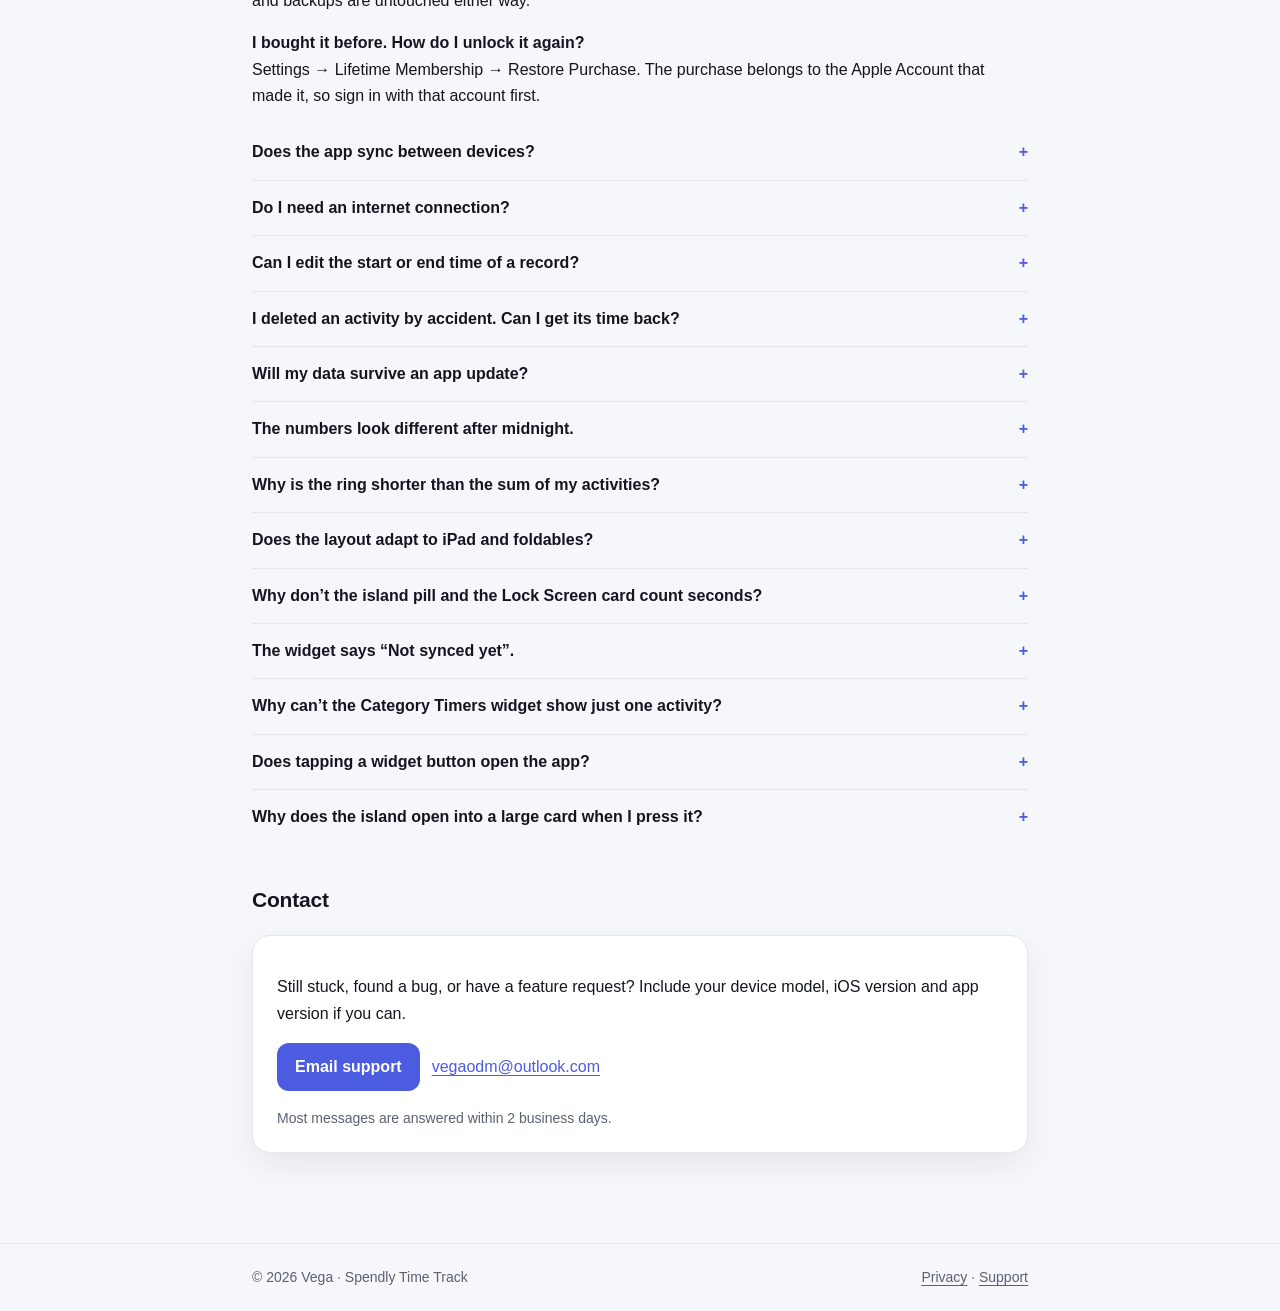
==== commit a2467035: "Add files via upload" ====
--- a/support.html
+++ b/support.html
@@ -165,6 +165,12 @@
       price shown in the app is the App Store price for your country.
     </p>
     <p>
+      <strong>Settings → Lifetime Membership</strong> shows how much of the week is left and the date
+      it ends, what the purchase unlocks, the price as your App Store charges it, and
+      <strong>Restore Purchase</strong>. When the week is over, a banner on the Records tab links to
+      the same screen, so nothing is hidden behind a guess.
+    </p>
+    <p>
       When the week ends the app becomes <strong>read-only</strong>. Your records stay visible, the
       statistics keep working, and a backup can still be exported, because your data is yours.
       Starting a timer, editing categories and activities, correcting a record and importing a backup
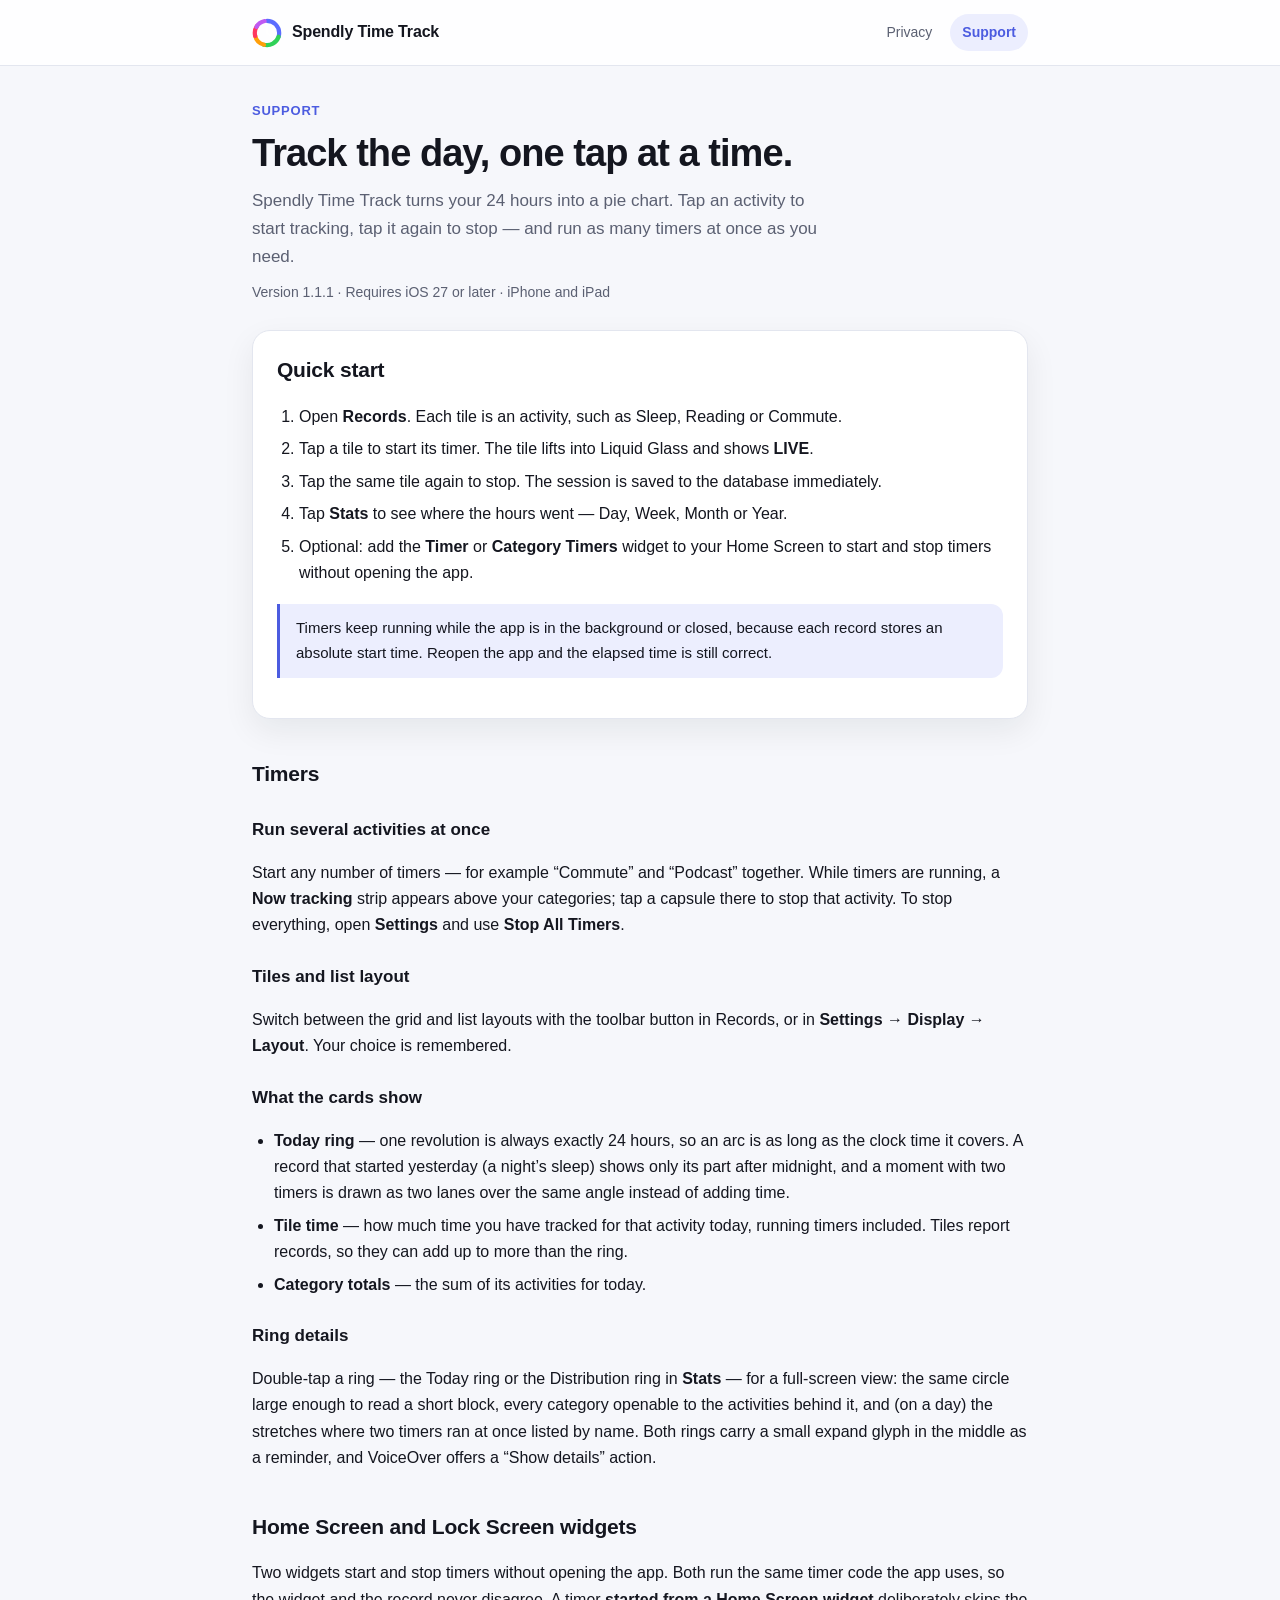
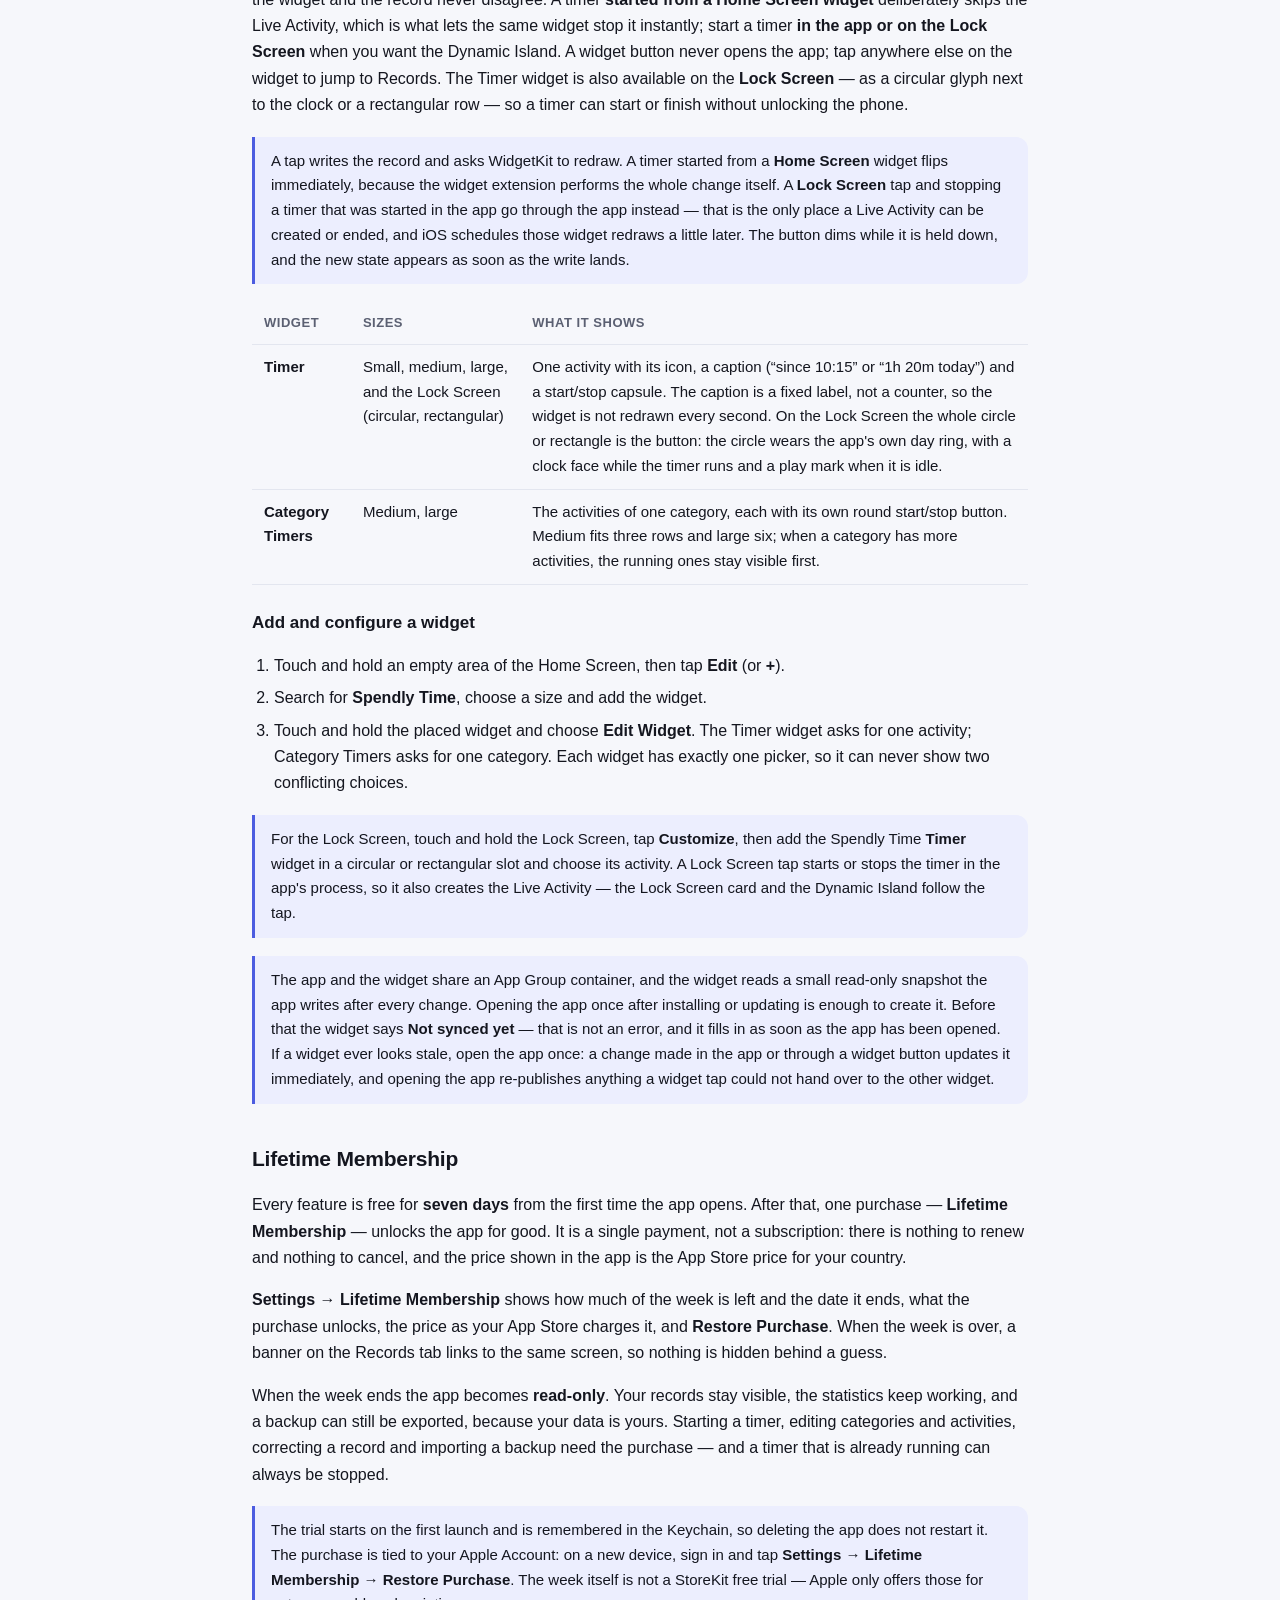
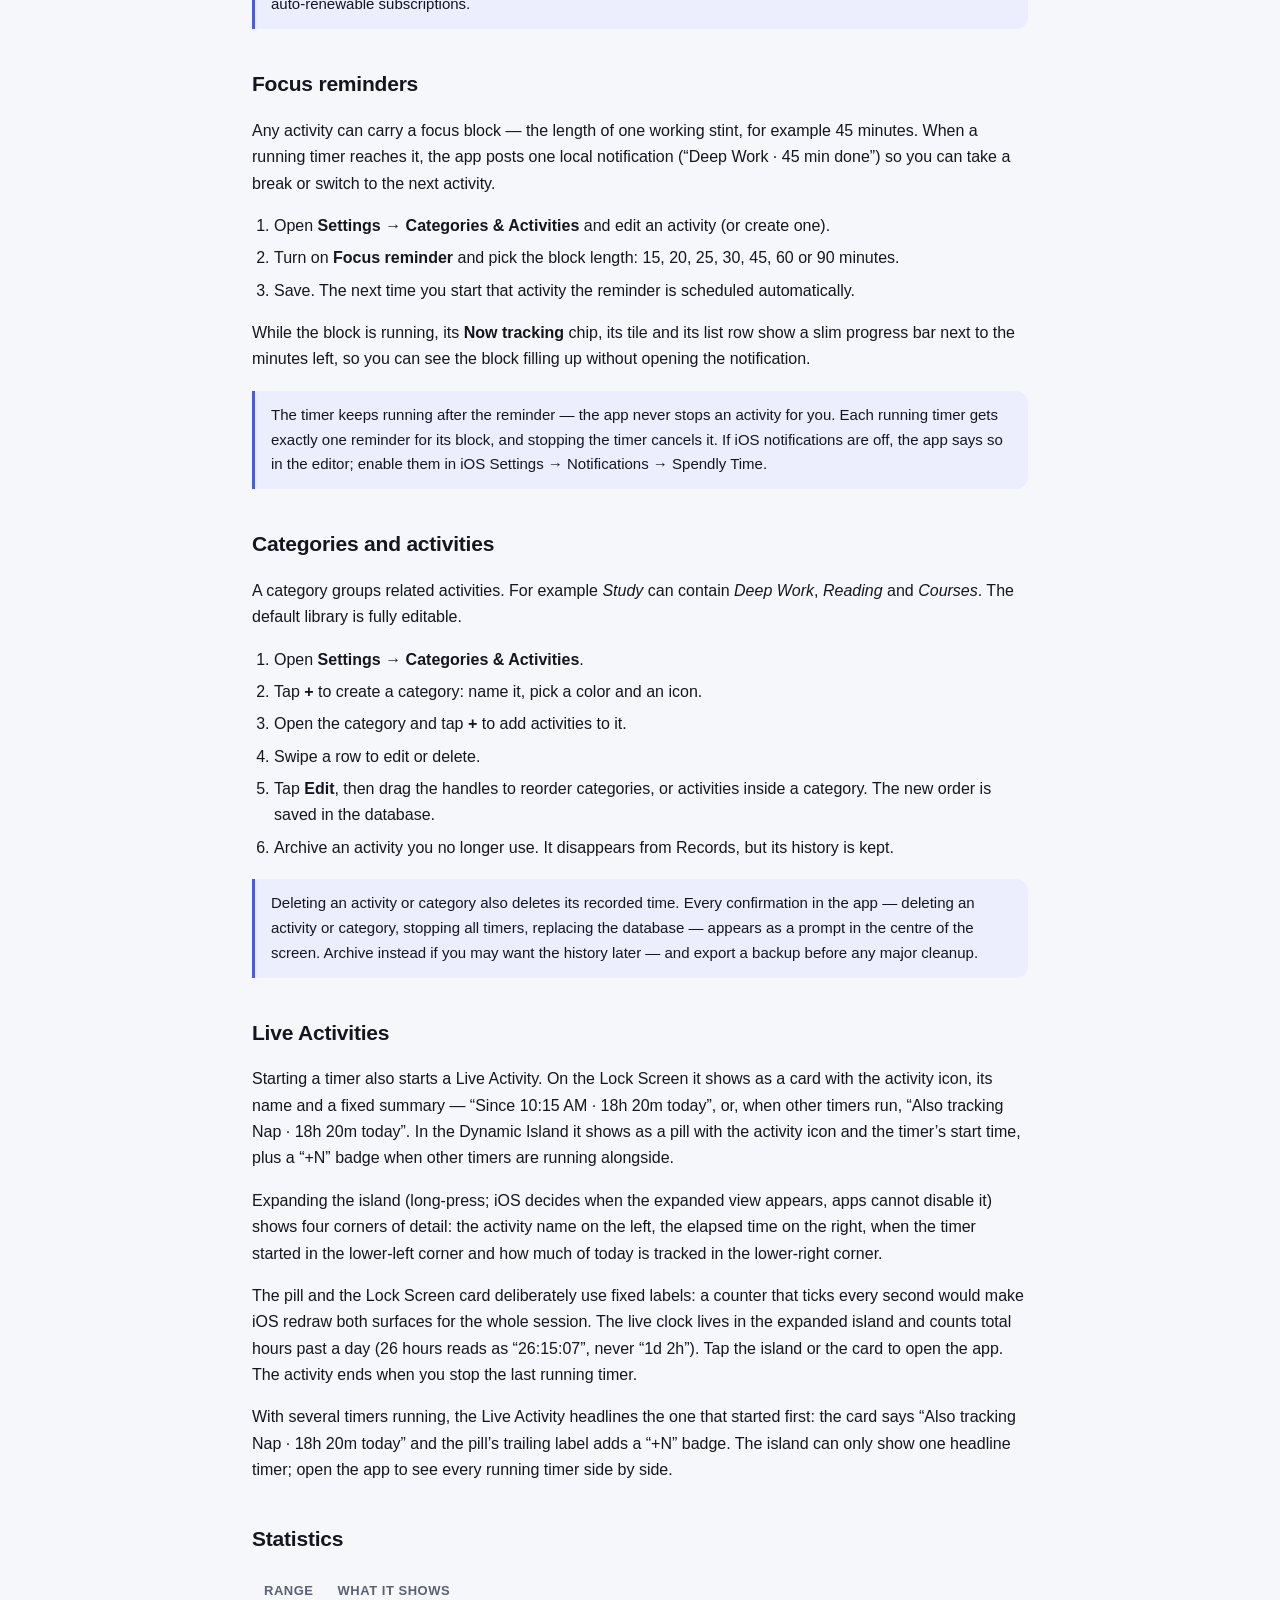
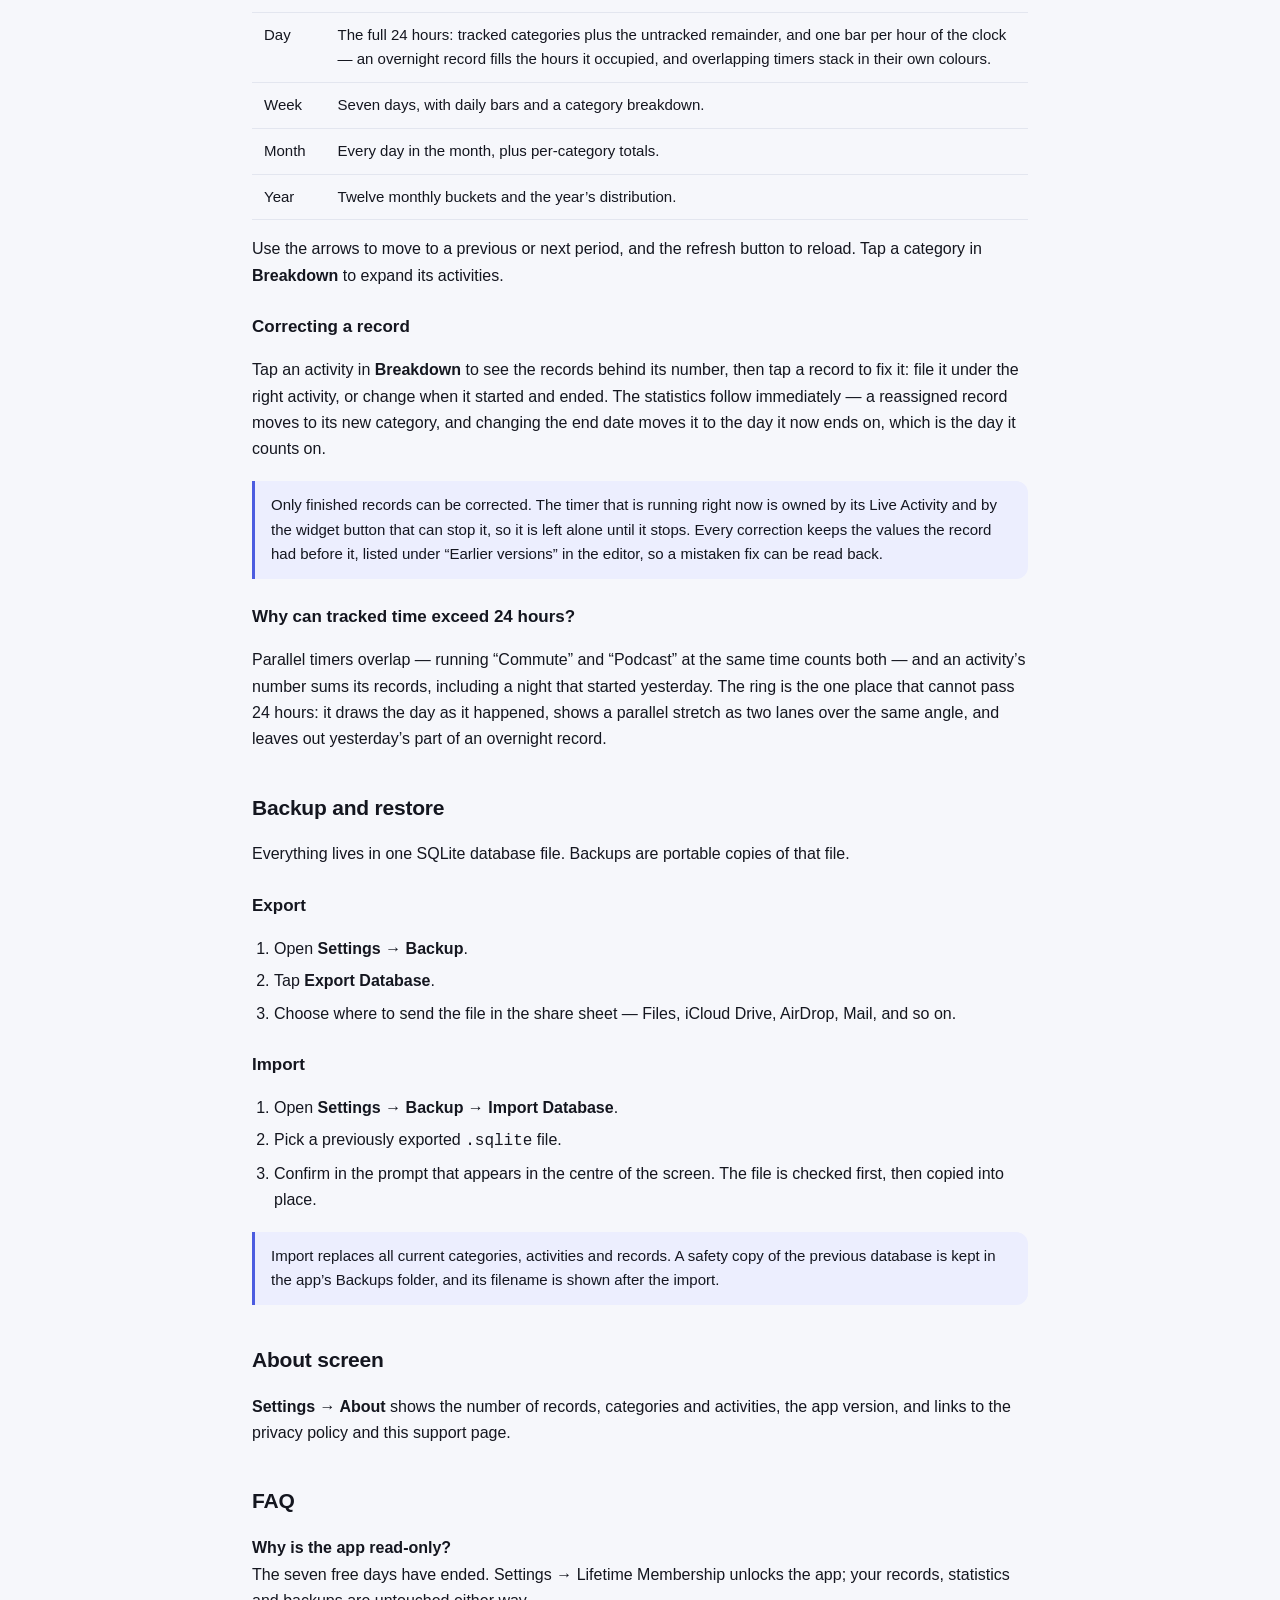
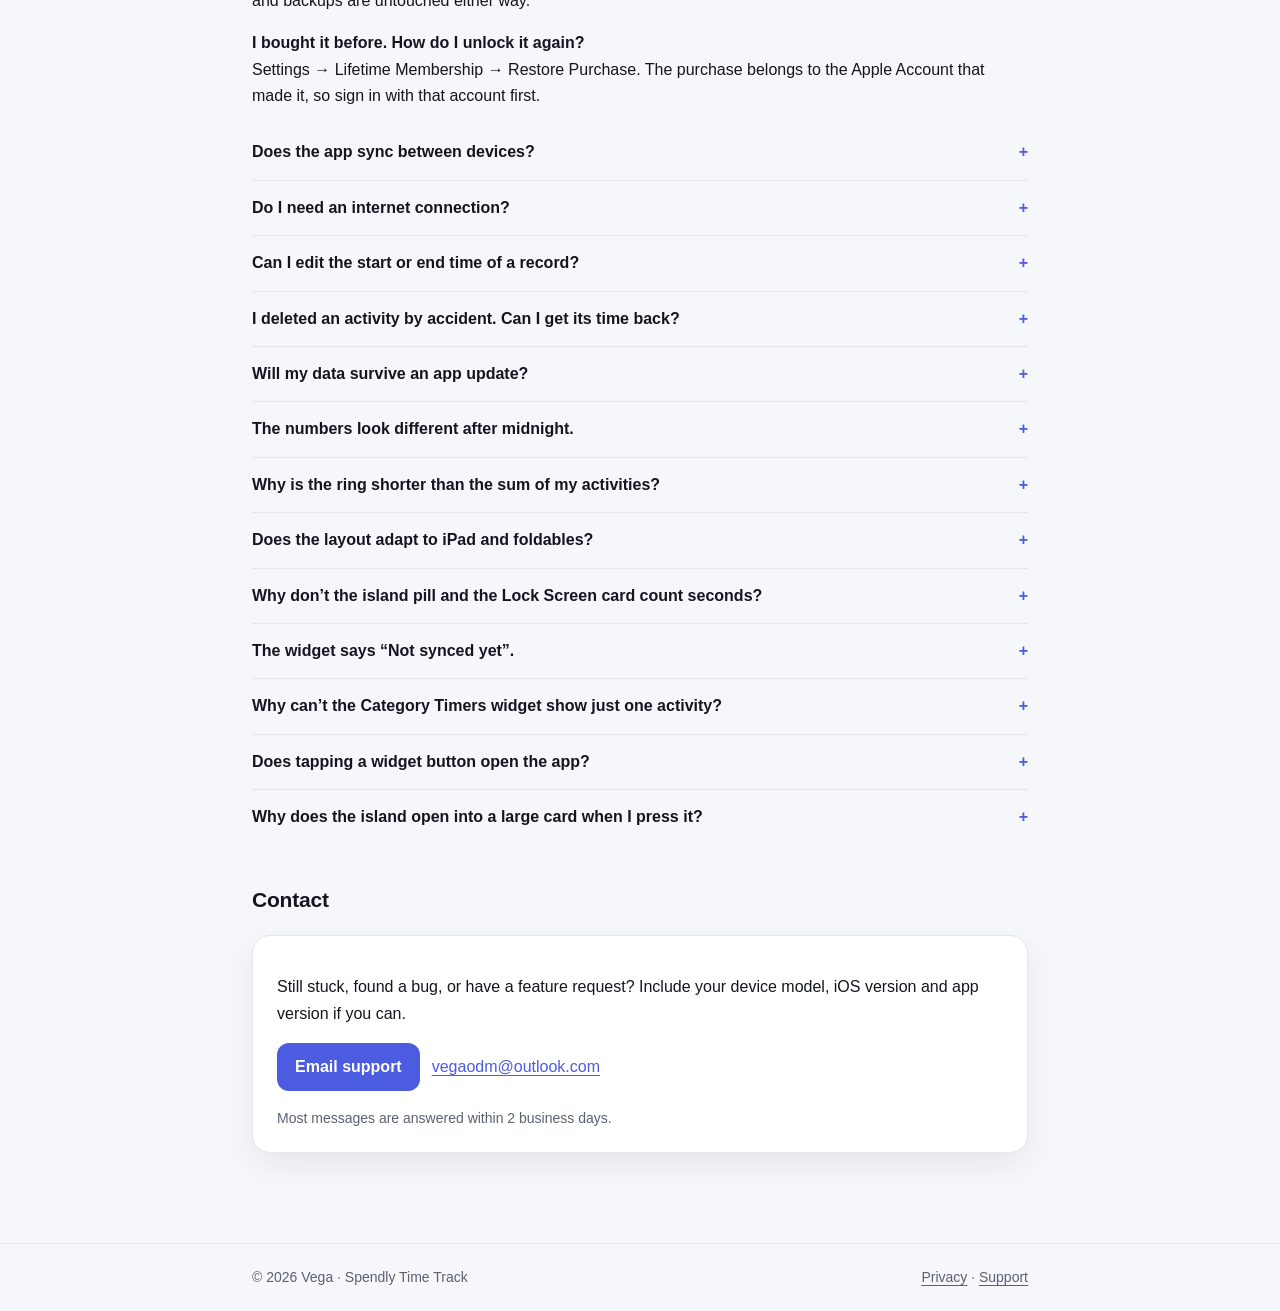
==== commit 5e1ff010: "Add files via upload" ====
--- a/support.html
+++ b/support.html
@@ -45,7 +45,7 @@
         Spendly Time Track turns your 24 hours into a pie chart. Tap an activity to start
         tracking, tap it again to stop — and run as many timers at once as you need.
       </p>
-      <p class="meta">Version 1.1.0 · Requires iOS 27 or later · iPhone and iPad</p>
+      <p class="meta">Version 1.1.1 · Requires iOS 27 or later · iPhone and iPad</p>
     </div>
 
     <div class="card">
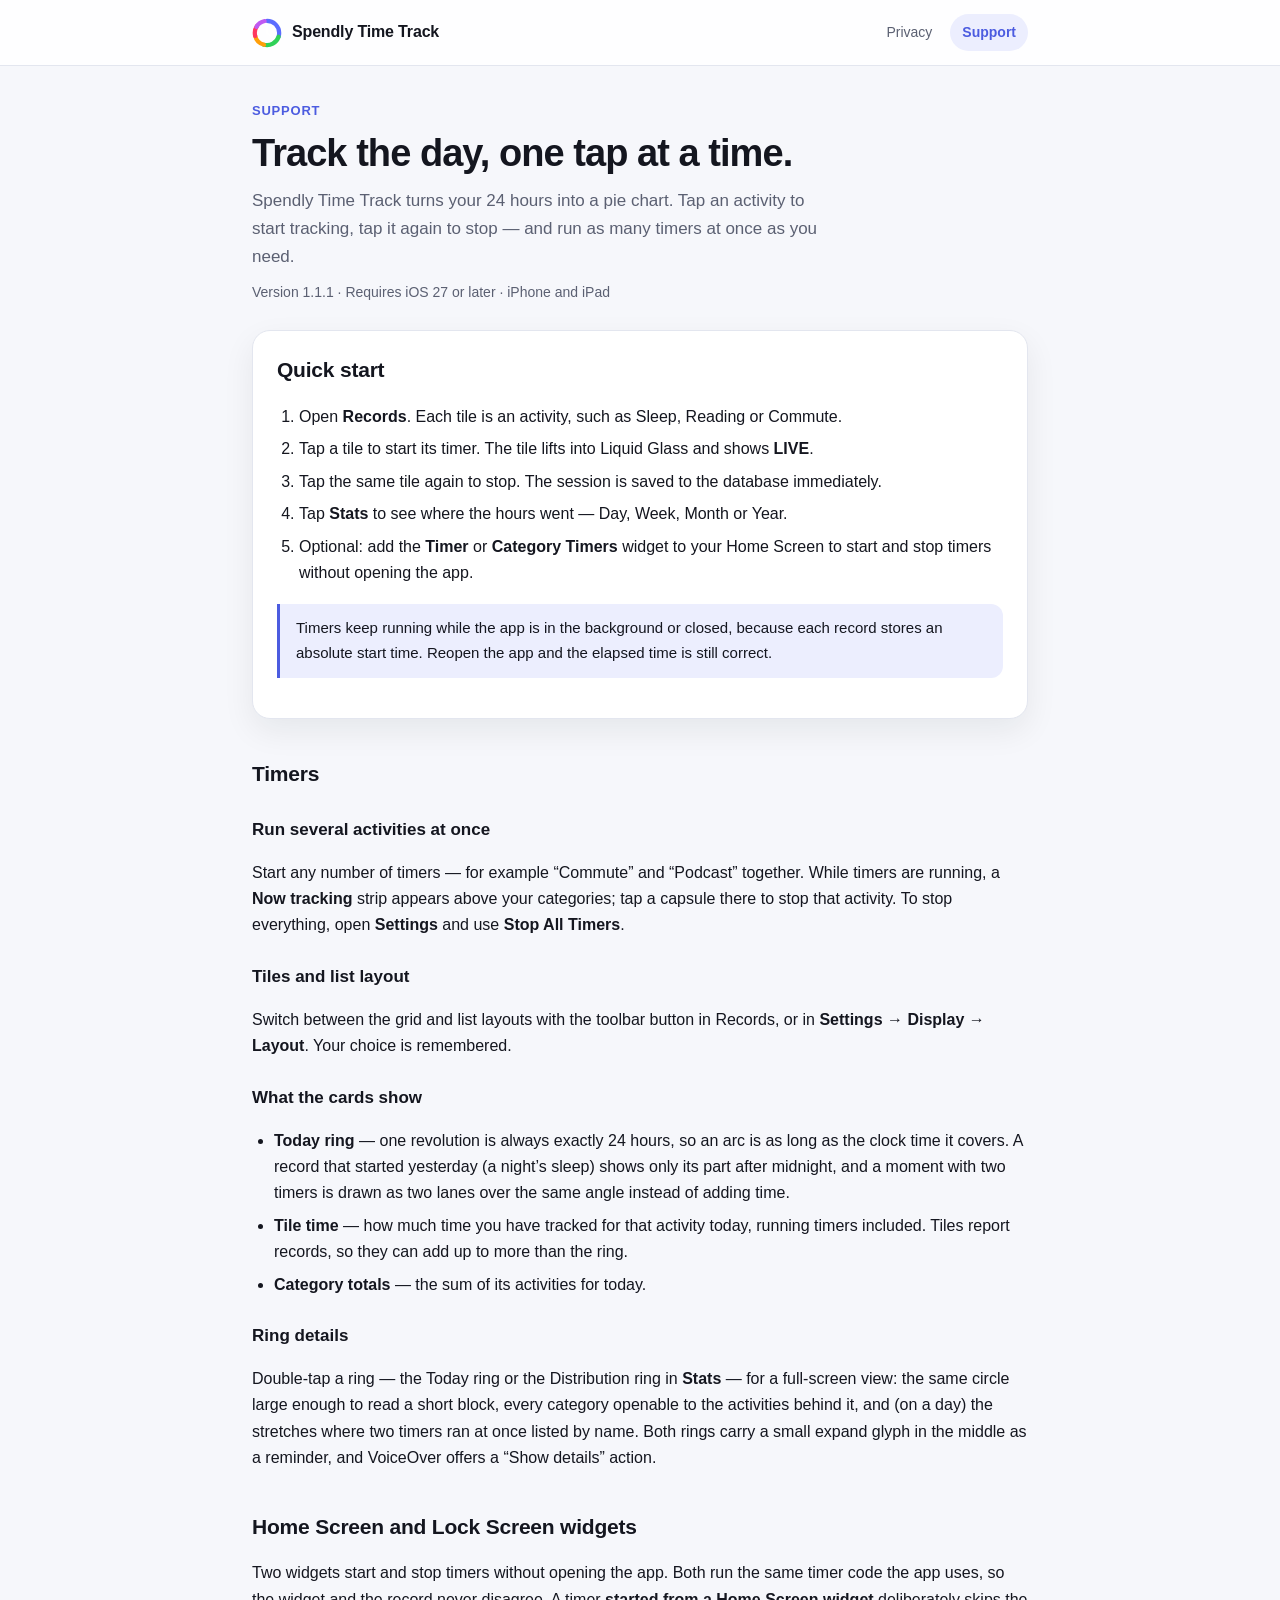
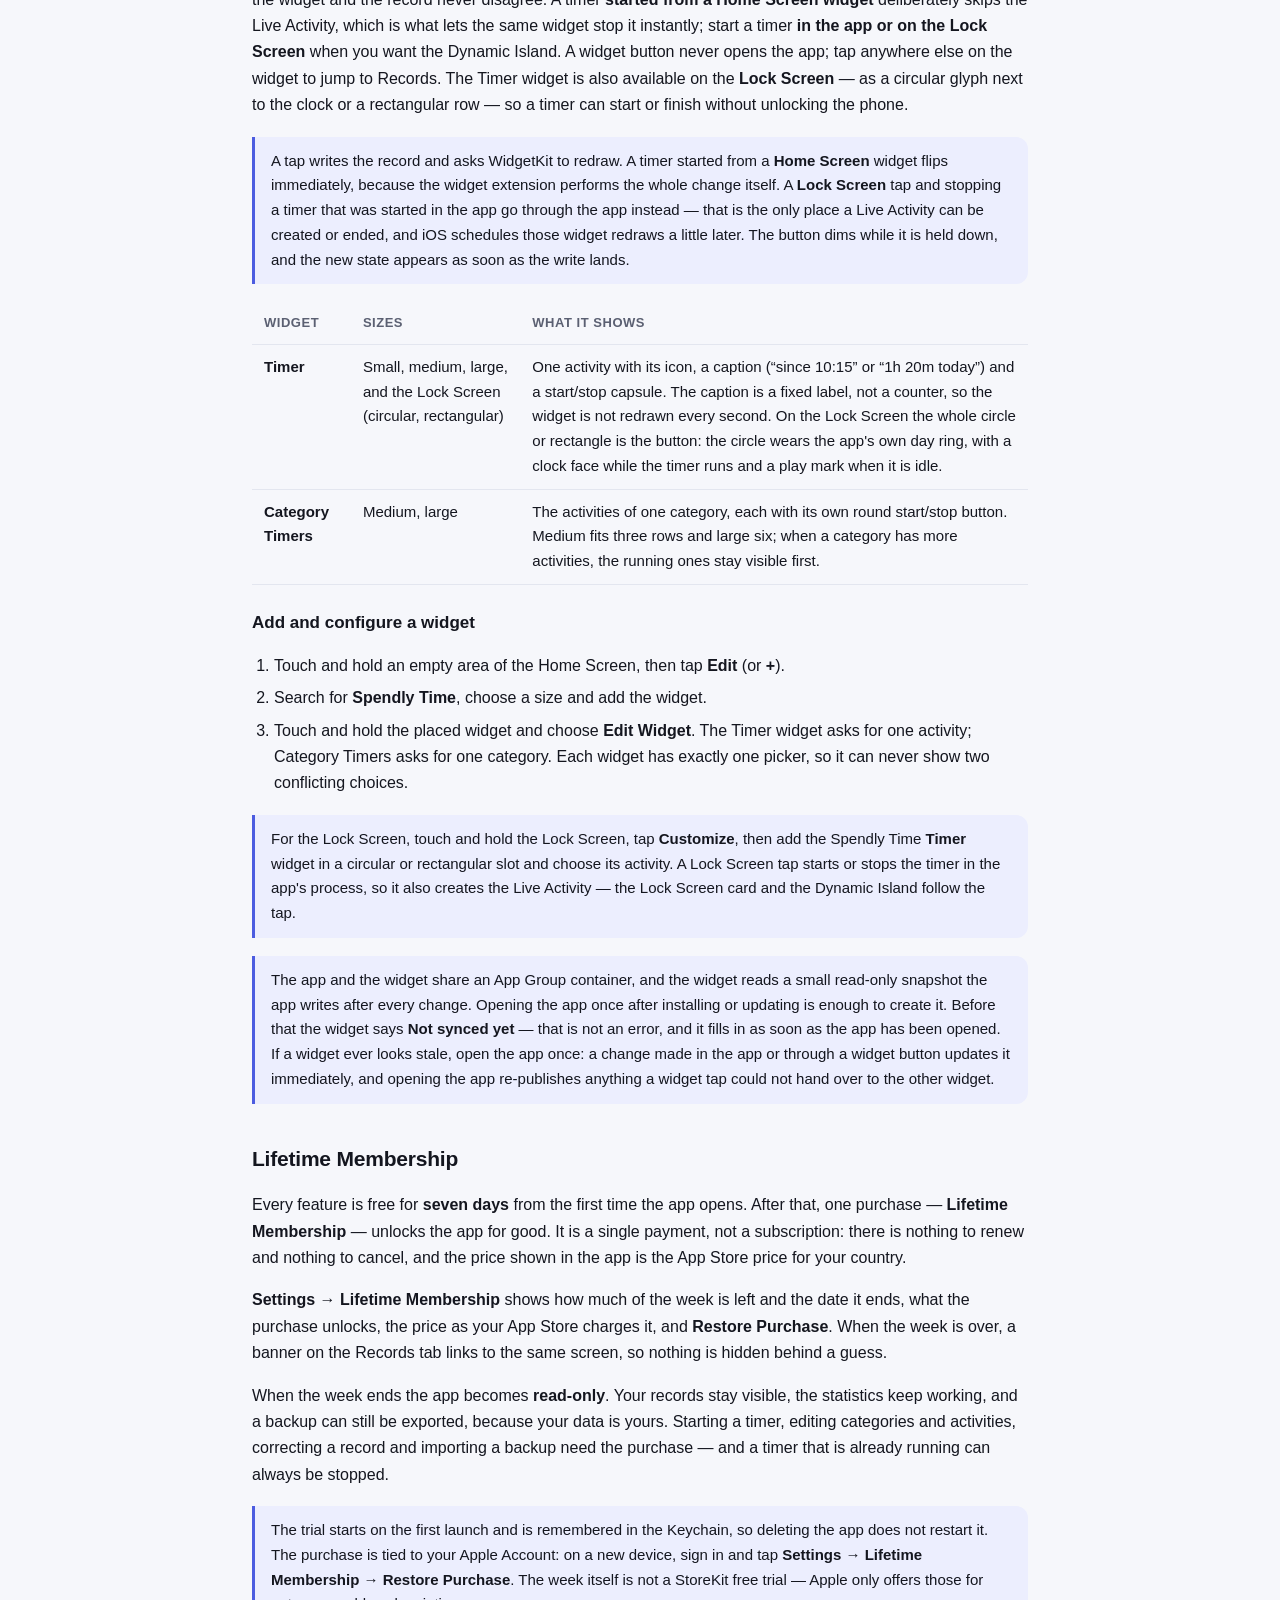
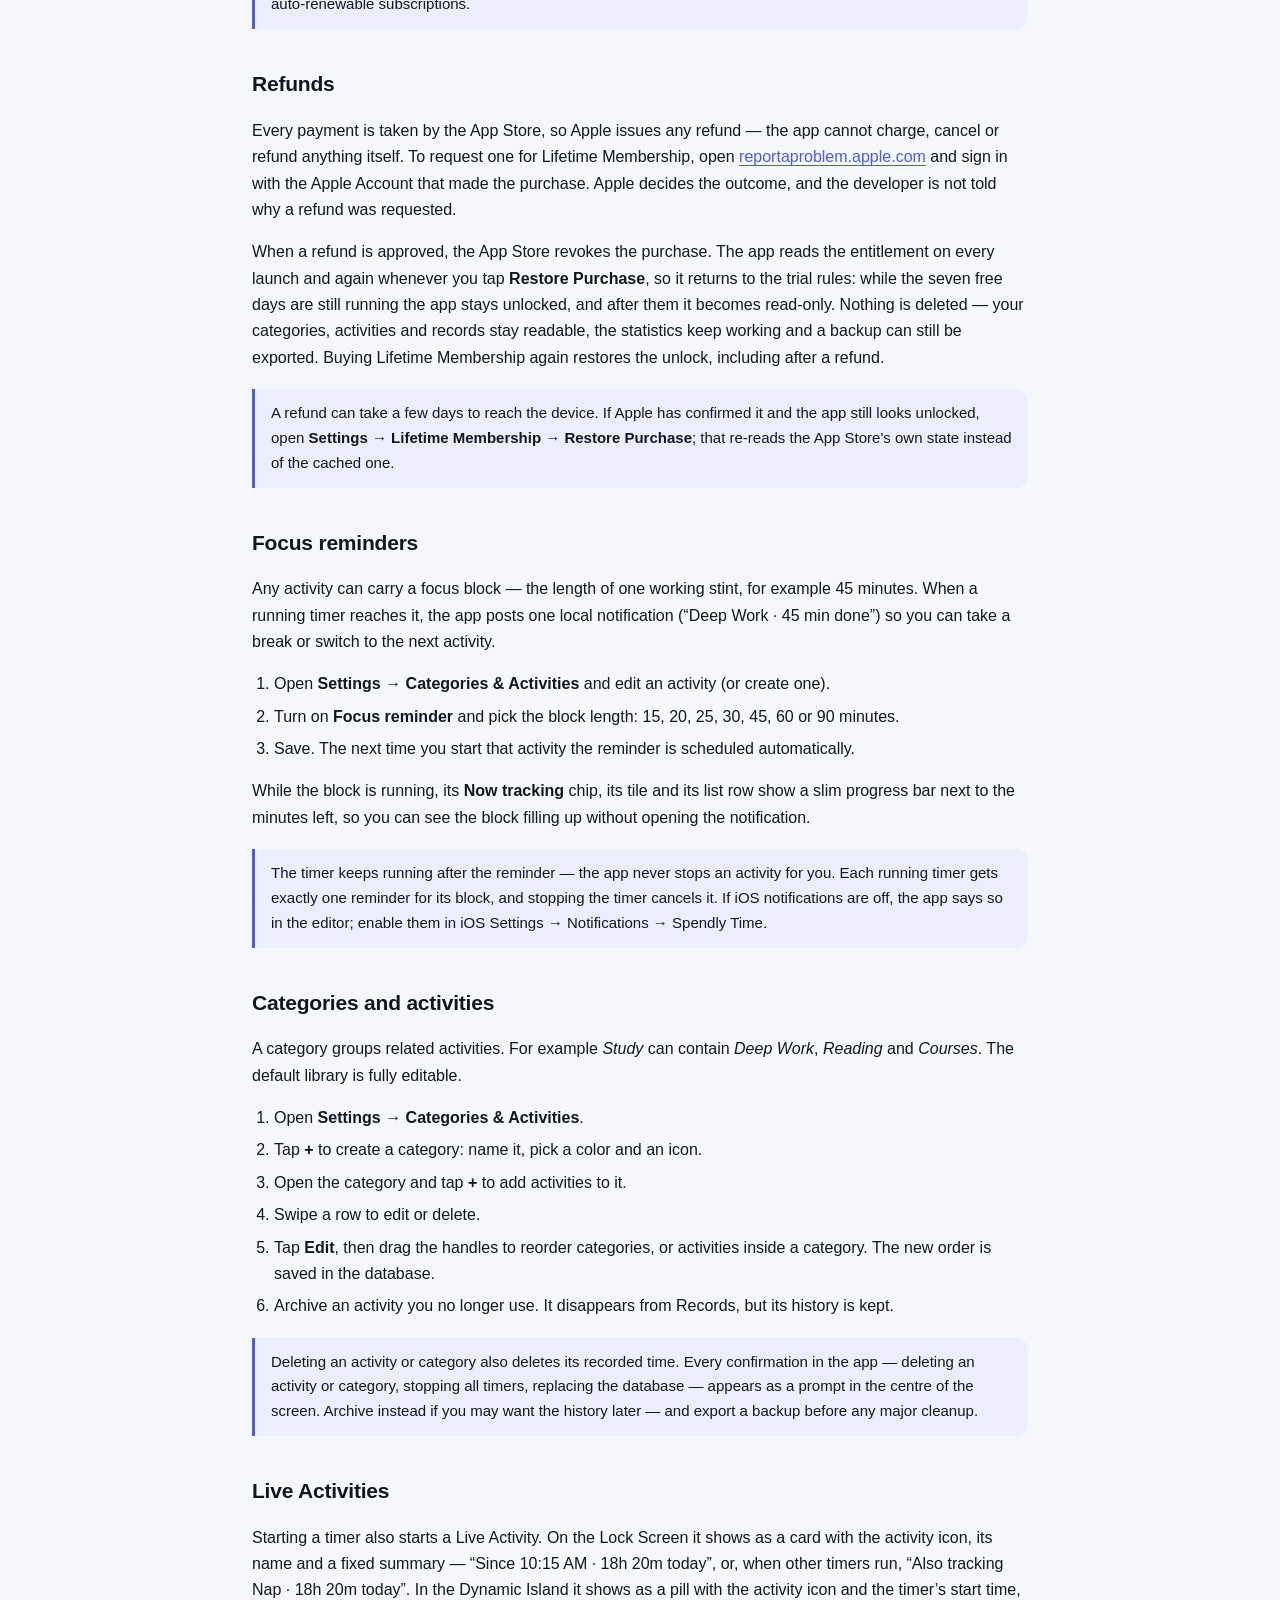
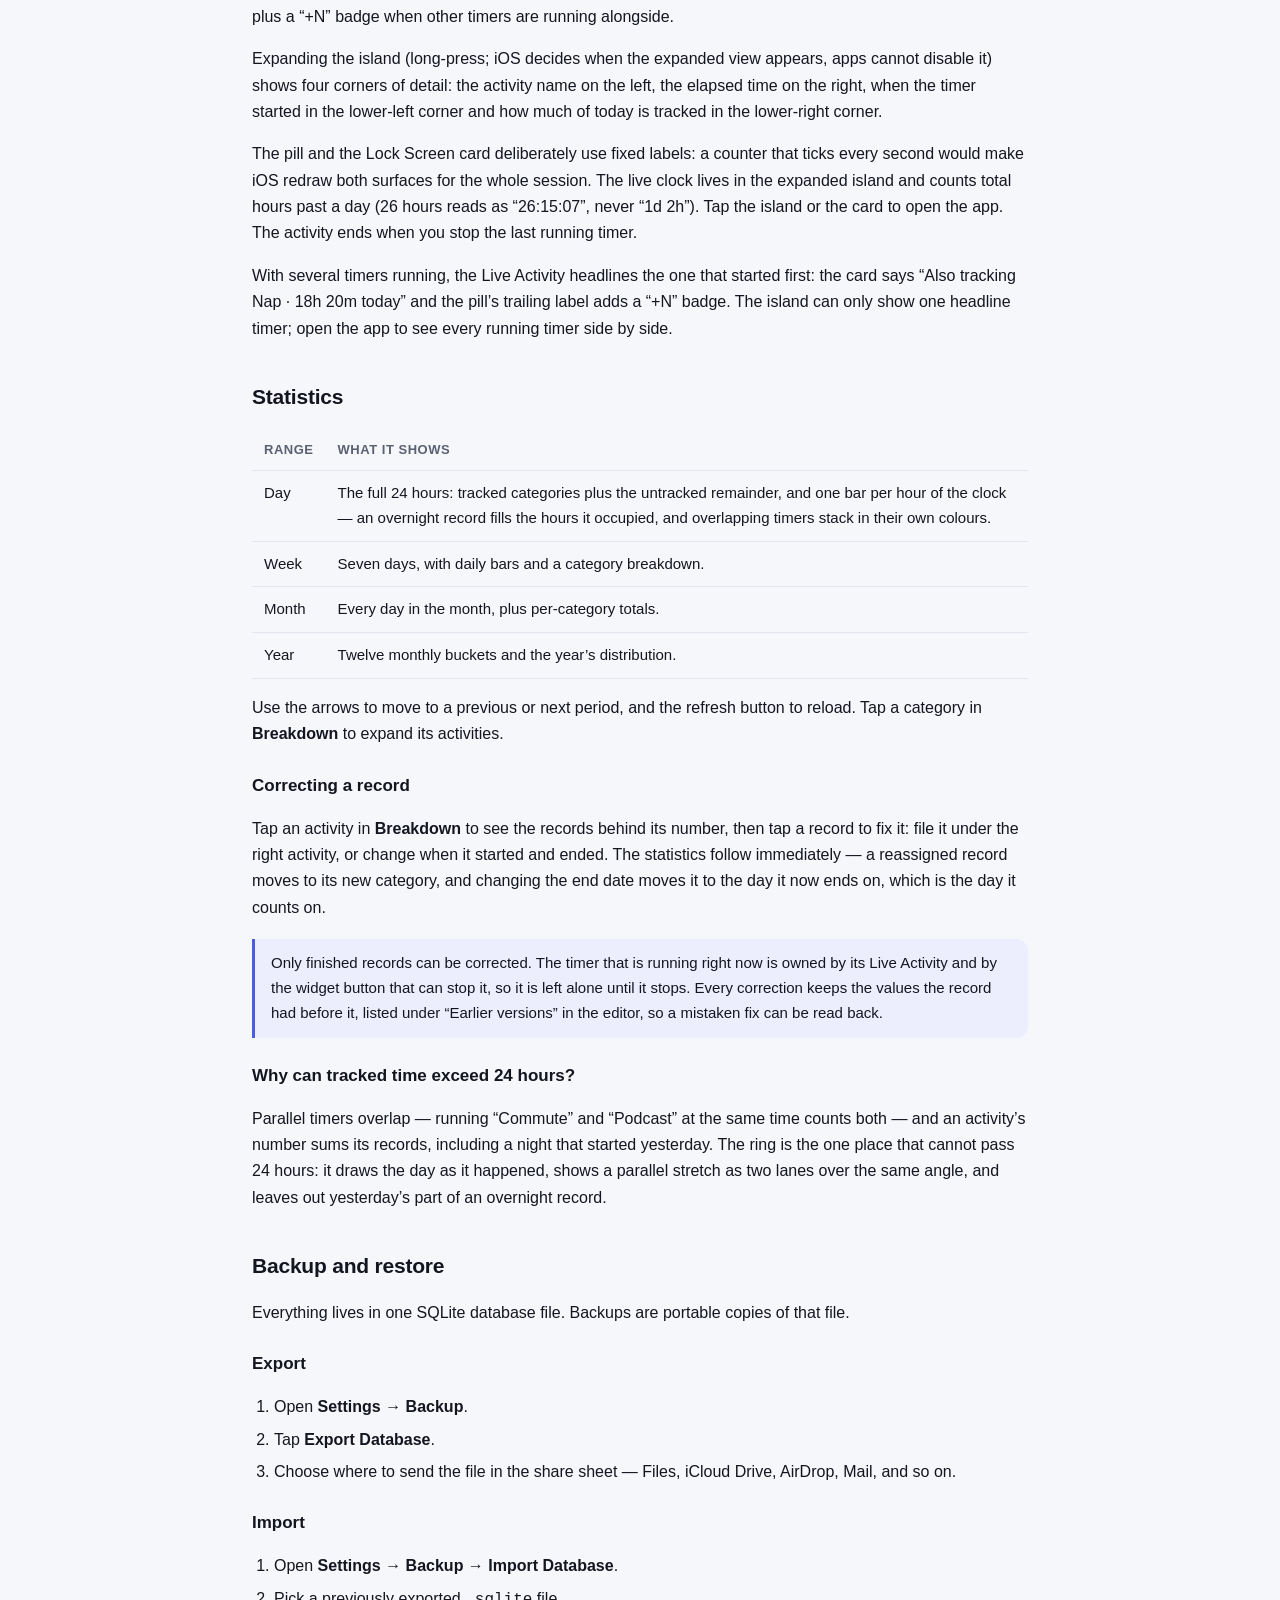
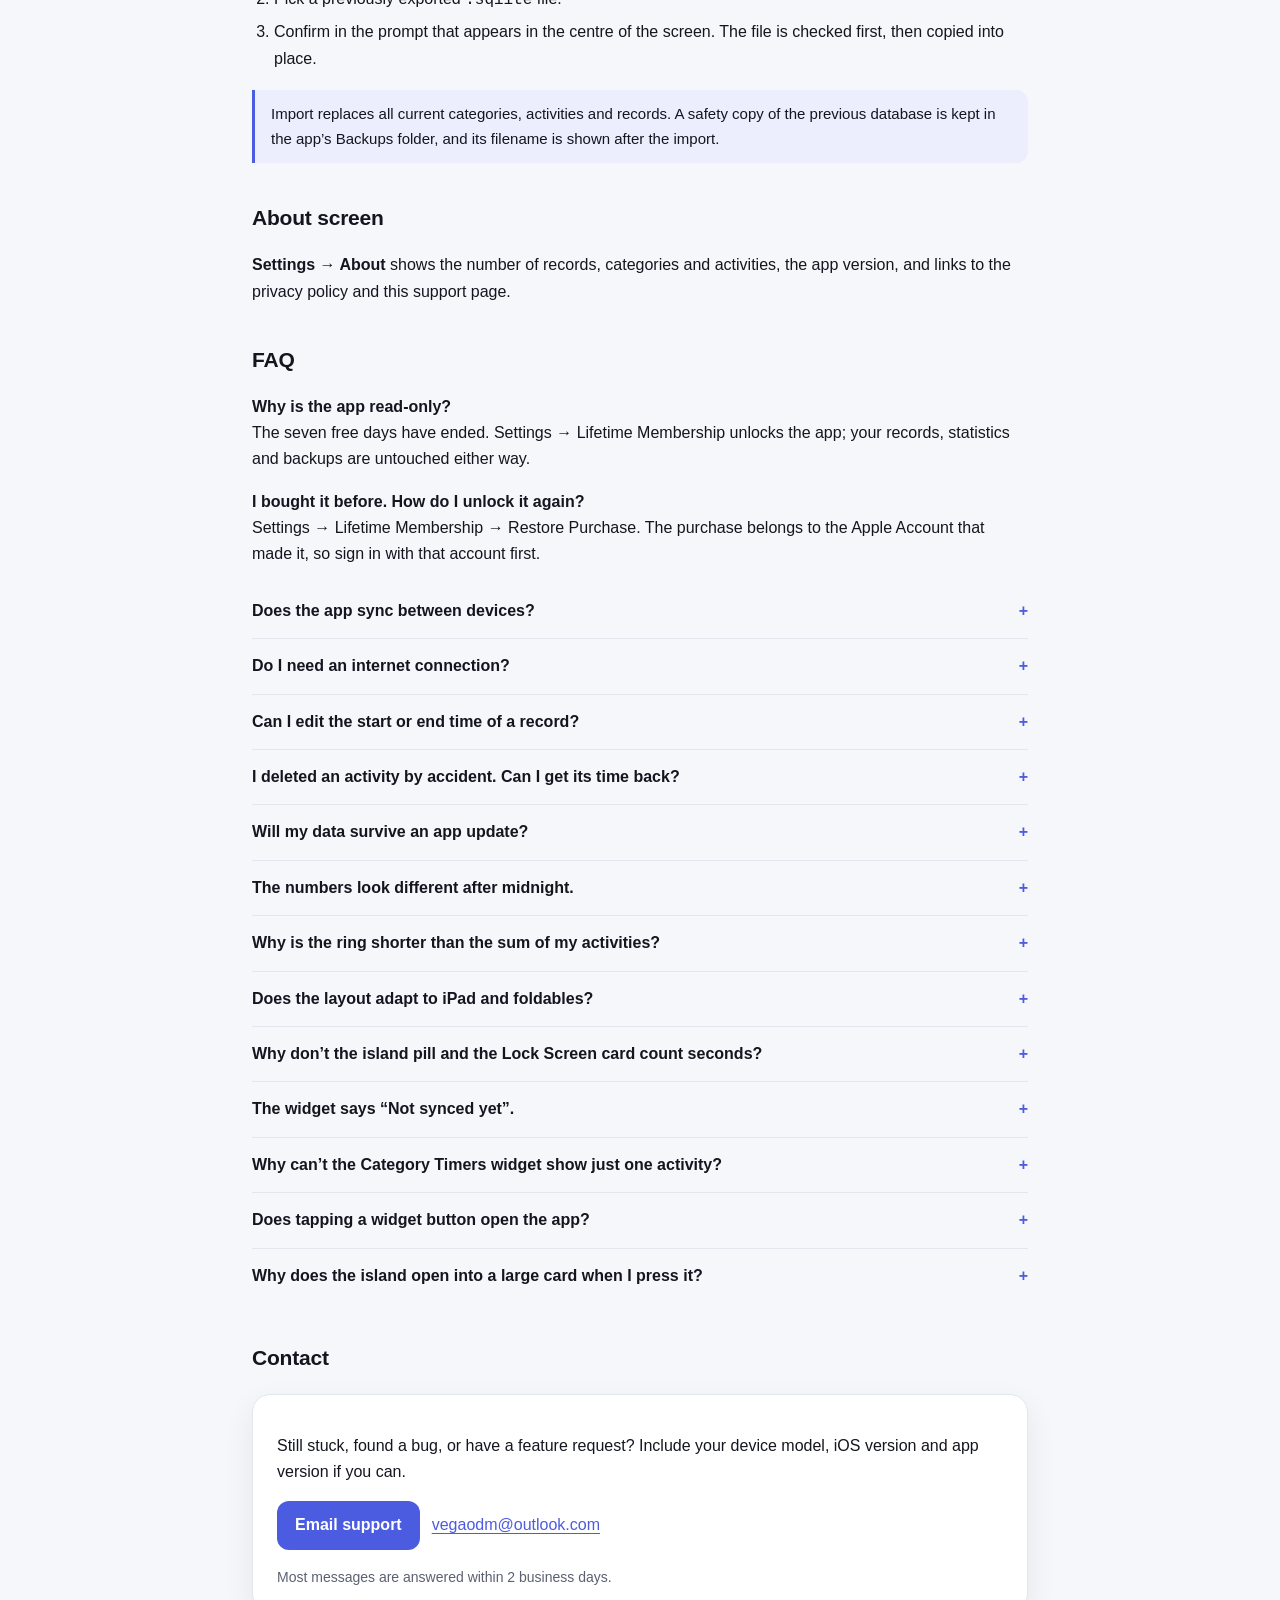
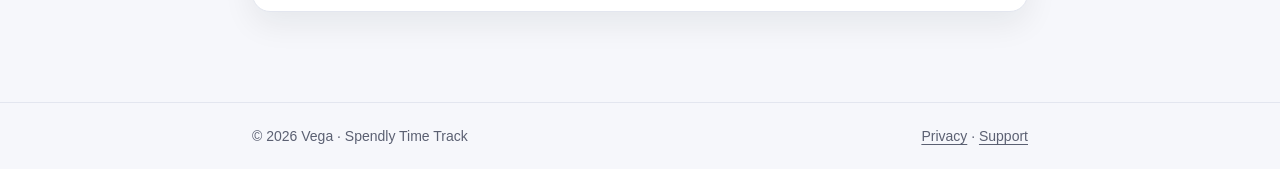
==== commit caccef6d: "Add files via upload" ====
--- a/support.html
+++ b/support.html
@@ -183,6 +183,28 @@
       a StoreKit free trial — Apple only offers those for auto-renewable subscriptions.
     </p>
 
+    <h2>Refunds</h2>
+    <p>
+      Every payment is taken by the App Store, so Apple issues any refund — the app cannot charge,
+      cancel or refund anything itself. To request one for Lifetime Membership, open
+      <a href="https://reportaproblem.apple.com">reportaproblem.apple.com</a> and sign in with the
+      Apple Account that made the purchase. Apple decides the outcome, and the developer is not told
+      why a refund was requested.
+    </p>
+    <p>
+      When a refund is approved, the App Store revokes the purchase. The app reads the entitlement on
+      every launch and again whenever you tap <strong>Restore Purchase</strong>, so it returns to the
+      trial rules: while the seven free days are still running the app stays unlocked, and after them
+      it becomes read-only. Nothing is deleted — your categories, activities and records stay
+      readable, the statistics keep working and a backup can still be exported. Buying Lifetime
+      Membership again restores the unlock, including after a refund.
+    </p>
+    <p class="note">
+      A refund can take a few days to reach the device. If Apple has confirmed it and the app still
+      looks unlocked, open <strong>Settings → Lifetime Membership → Restore Purchase</strong>; that
+      re-reads the App Store's own state instead of the cached one.
+    </p>
+
     <h2>Focus reminders</h2>
     <p>
       Any activity can carry a focus block — the length of one working stint, for example 45 minutes.
@@ -332,7 +354,7 @@
     <div class="faq">
       <details>
         <summary>Does the app sync between devices?</summary>
-        <p>Not in version 1.0.2. Data is local to each device. Export the database on one device and import it on another to move your history.</p>
+        <p>Not in version 1.1.1. Data is local to each device. Export the database on one device and import it on another to move your history.</p>
       </details>
       <details>
         <summary>Do I need an internet connection?</summary>
@@ -348,7 +370,7 @@
       </details>
       <details>
         <summary>Will my data survive an app update?</summary>
-        <p>Yes. Updating keeps the app’s data container. Version 1.0.2 moves an existing database into the shared App Group container on first launch; the originals are removed only after every file has been copied, so an interrupted move leaves your data where it was. Deleting the app removes it, so export a backup first if you plan to reinstall.</p>
+        <p>Yes. Updating keeps the app’s data container. The one-time move of an existing database into the shared App Group container runs only on the first launch after such an update, and the originals are removed only after every file has been copied, so an interrupted move leaves your data where it was. Deleting the app removes it, so export a backup first if you plan to reinstall.</p>
       </details>
       <details>
         <summary>The numbers look different after midnight.</summary>
